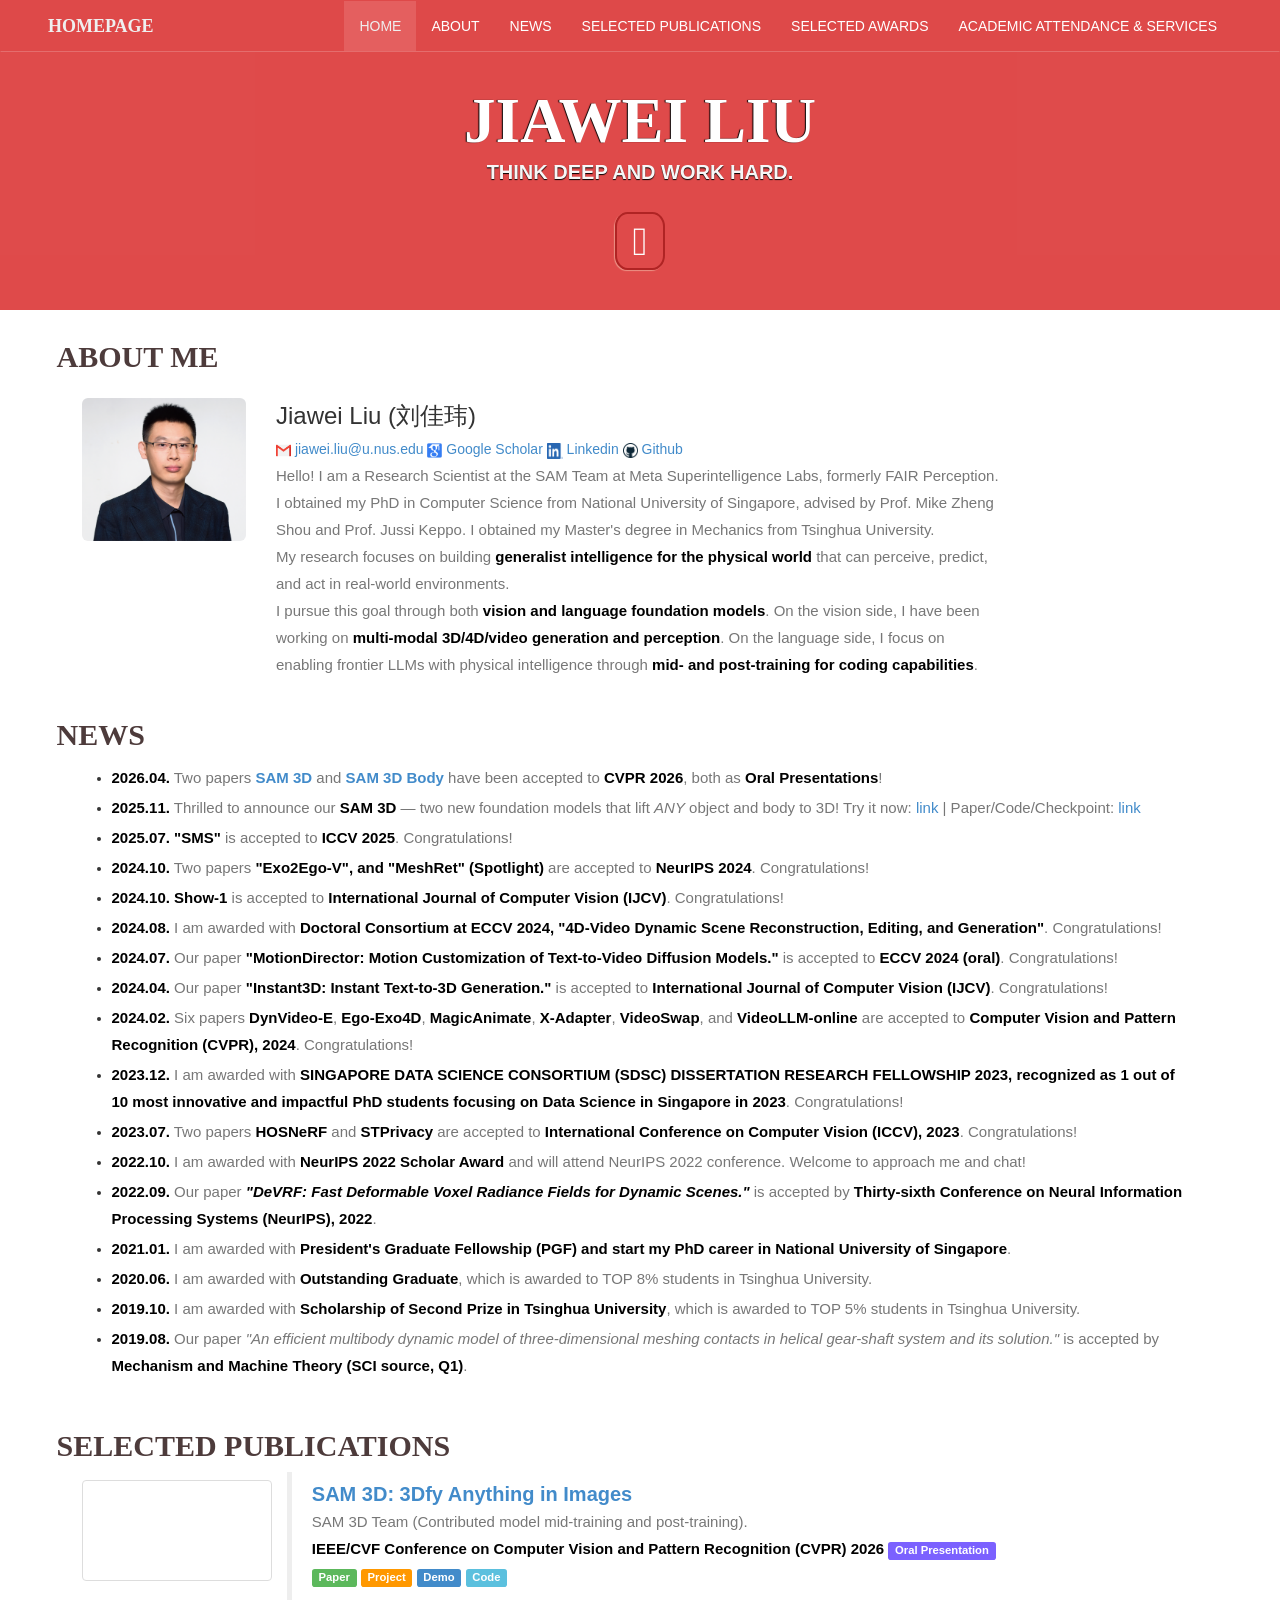
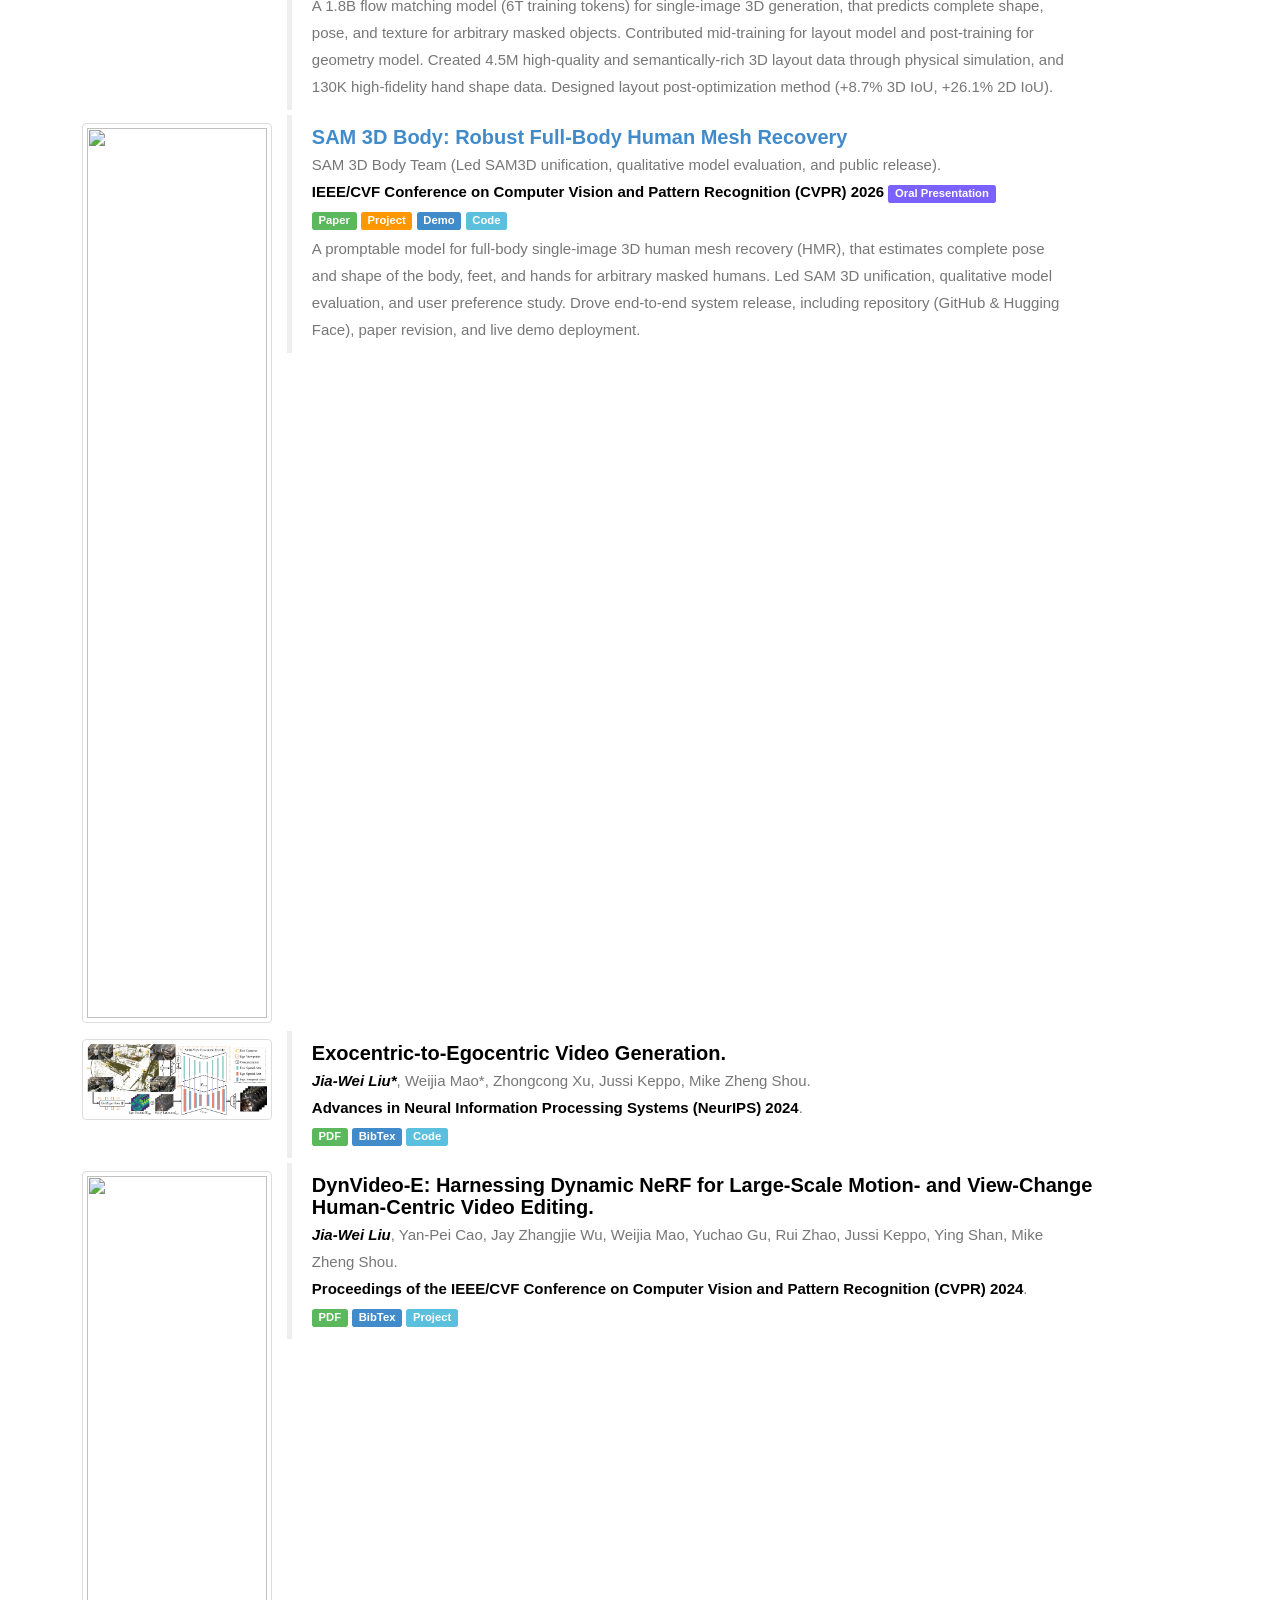
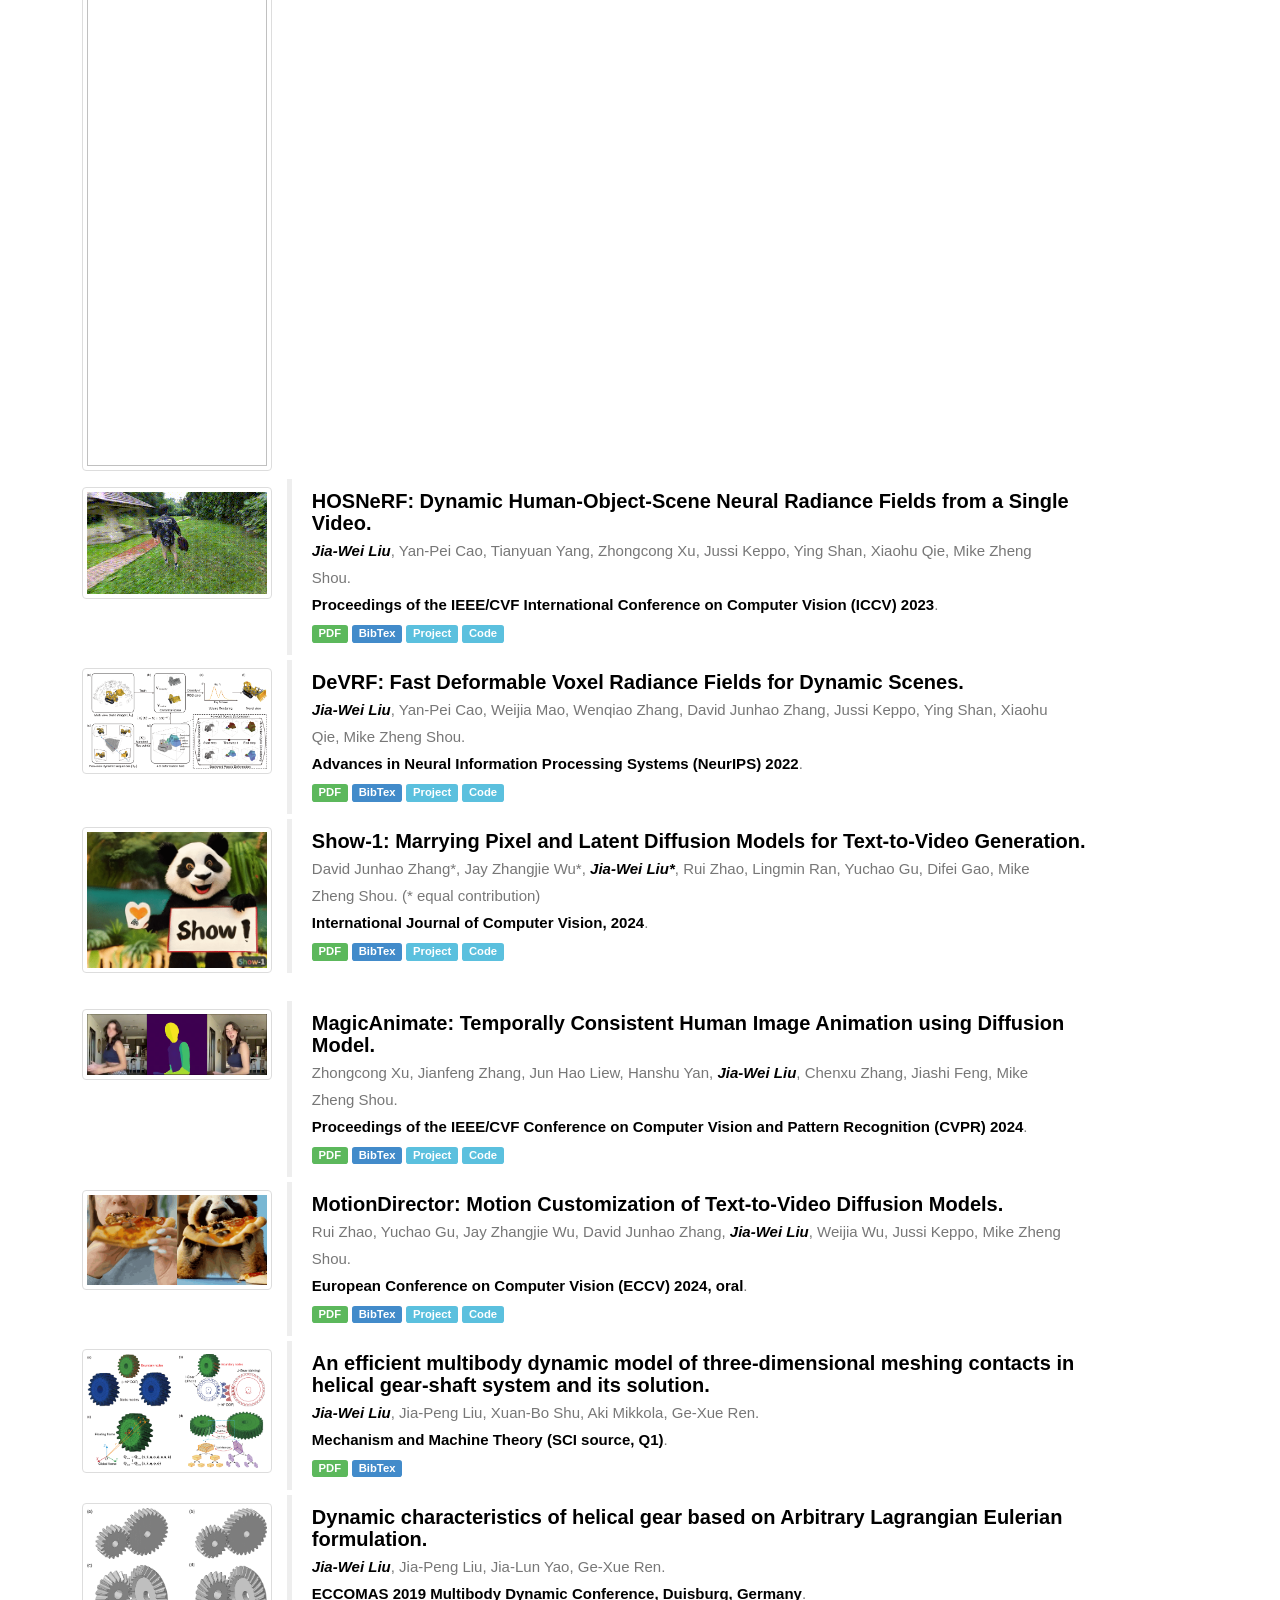
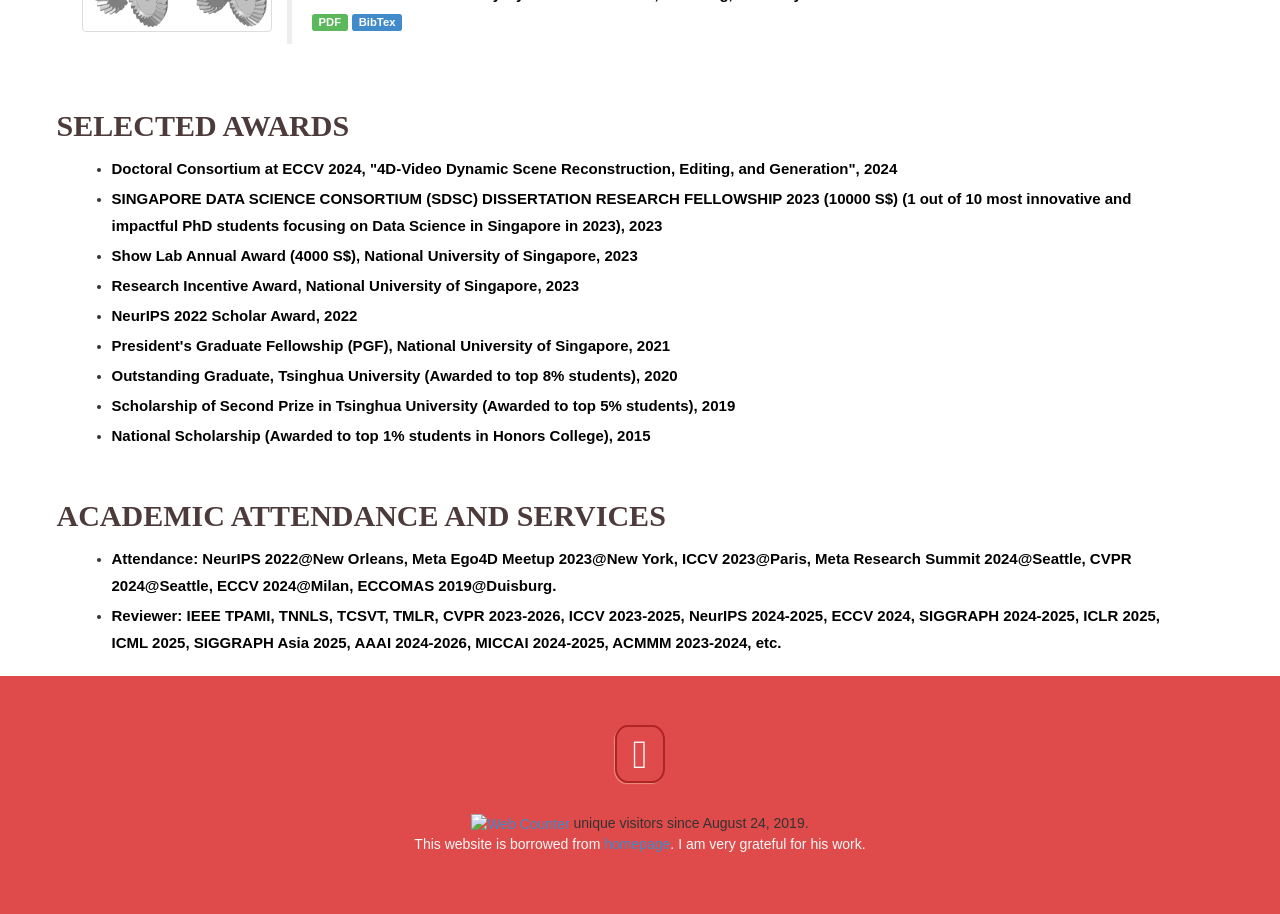
==== index.html @ 21ab6c21 "Update index.html" ====
<html lang="en" class="jia-wei-liu.github.io"><head><meta http-equiv="Content-Type" content="text/html; charset=UTF-8">
    
	<meta http-equiv="X-UA-Compatible" content="IE=edge">
    <meta name="viewport" content="width=device-width, initial-scale=1.0">
	
    <meta name="description" content="Jiawei Liu's Homepage">
    <meta name="author" content="Jiawei Liu">

    <title>Jiawei Liu</title>
    <link rel="icon" href="./assets/Jiawei.png">
    <!-- Bootstrap Core CSS -->
    <link href="./assets/bootstrap.min.css" rel="stylesheet" type="text/css">

	<!-- Font Awesome -->
	<link href="./assets/font-awesome.min.css" rel="stylesheet" type="text/css">
	
    <!-- Animation -->
	<link href="./assets/animate.css" rel="stylesheet">
	
    <!-- MyTemplate CSS -->
    <link href="./assets/style.css" rel="stylesheet">
	
</head>

<body data-gr-c-s-loaded="true" style="">
	<header id="header-banner">
		<nav class="navbar navbar-default navbar-fixed-top fadeIn top-nav-collapse" role="navigation">
			<div class="container">
				<!-- Brand and toggle get grouped for better mobile display -->
				<div class="navbar-header">
					<button type="button" class="navbar-toggle collapsed" data-toggle="collapse" data-target="#dropdown-box-1">
						<span class="sr-only">Toggle navigation</span>
						<span class="icon-bar"></span>
						<span class="icon-bar"></span>
						<span class="icon-bar"></span>
					</button>
					<div class="navbar-brand">
						<a href="https://jia-wei-liu.github.io#">Homepage</a>
					</div>
				</div>
				
				<!-- Collect the nav links and other content for toggling -->
				<div class="collapse navbar-collapse navbar-right" id="dropdown-box-1">
					
					<ul class="nav navbar-nav">
						<li class="active"><a href="https://jia-wei-liu.github.io#home">HOME</a></li>
						<li><a href="https://jia-wei-liu.github.io#aboutus">ABOUT</a></li>
						<li><a href="https://jia-wei-liu.github.io#news">NEWS</a></li>
						<li><a href="https://jia-wei-liu.github.io#publications">SELECTED PUBLICATIONS</a></li>
						<li><a href="https://jia-wei-liu.github.io#awards">SELECTED AWARDS</a></li>
                        <li><a href="https://jia-wei-liu.github.io#academic_services">ACADEMIC ATTENDANCE & SERVICES</a></li>
					</ul>
					
				</div>
				
			</div> <!-- /.container -->
		</nav> <!-- /.nav -->
	</header>
		
	<!-- banner -->
    <section class="banner" id="home">
		<div class="container" style="margin-top:20px">
			<div class="slogan">
				<h2>JIAWEI LIU</h2>
				<h4>THINK DEEP AND WORK HARD.</h4>
			</div>
			
			<div class="btn-circle-scroll fadeIn">
				<a href="https://jia-wei-liu.github.io#section-footer" class="btn-circle">
					<i class="fa fa-angle-double-down animated"></i>
				</a>
			</div>
			
		</div>
    </section>
	<!-- /.banner -->

	<!-- aboutus -->
    <section class="aboutus" id="aboutus">
		<div class="container">
			<div class="row">
				<div class="col-lg-12 col-md-12 col-sm-12 col-xs-12">
					<div class="wow bounceInLeft animated animated" data-wow-delay="0.1s" style="visibility: visible;-webkit-animation-delay: 0.1s; -moz-animation-delay: 0.1s; animation-delay: 0.1s;"> 
						<h2>About ME</h2> 
					</div>
					<div class="col-sm-3 col-md-3 col-lg-2" style="margin-left:10px; margin-top:15px;">
						<div class="img-aboutus">
							<div class="wow fadeIn animated animated" data-wow-delay="0.2s" style="visibility: visible;-webkit-animation-delay: 0.2s; -moz-animation-delay: 0.2s; animation-delay: 0.2s;">
								<img src="./assets/Jiawei.png" style="width: 100%; max-width: 280px;" class="img-responsive img-rounded">
							</div>
						</div>
					</div>							
					<div class="col-sm-9 col-md-9 col-lg-8">
						<h3>
							Jiawei Liu (刘佳玮)
						</h3>
						<p></p>
							<img src="./assets/email.jpg" width="15" height="15" alt=""><a href="mailto:jiawei.liu.nus@gmail.com"> jiawei.liu@u.nus.edu</a> 
							<img src="./assets/google_scholar.png" width="15" height="15" alt=""><a href="https://scholar.google.com/citations?user=stQQf7wAAAAJ"> Google Scholar</a> 
                            <img src="./assets/linkedin.png" width="16" height="16" alt=""><a href="https://sg.linkedin.com/in/jiawei-liu-0a70b9187"> Linkedin</a> 
							<img src="./assets/github.png" width="15" height="15" alt=""><a href="https://github.com/Jia-Wei-Liu"> Github</a> 
						<p></p>
						<p>
							Hello! I am a Research Scientist at the SAM Team at Meta Superintelligence Labs, formerly FAIR Perception. I obtained my PhD in Computer Science from National University of Singapore, advised by Prof. Mike Zheng Shou and Prof. Jussi Keppo. I obtained my Master's degree in Mechanics from Tsinghua University.<br>
							My research focuses on building <strong>generalist intelligence for the physical world</strong> that can perceive, predict, and act in real-world environments. <br>
							I pursue this goal through both <strong>vision and language foundation models</strong>. On the vision side, I have been working on <strong>multi-modal 3D/4D/video generation and perception</strong>. On the language side, I focus on enabling frontier LLMs with physical intelligence through <strong>mid- and post-training for coding capabilities</strong>.
						</p>				
						
					</div>
				</div>				
			</div>
		</div>
	</section>
	<!-- /.aboutus -->
	<!-- news -->
	
	<section class="testimonials" id="news">
		<div class="container">
			<div class="wow bounceInLeft animated animated" data-wow-delay="0.1s" style="visibility: visible;-webkit-animation-delay: 0.1s; -moz-animation-delay: 0.1s; animation-delay: 0.1s;"> 
				<h2>News</h2> 
			</div>
			<!-- row -->
			<div class="row">
				<div class="col-xs-12 col-sm-12 col-md-12 col-lg-12">					
					<div class="col-sm-12">
						<ul>	
							<li><p><strong>2026.04.</strong> Two papers <strong><a href="https://arxiv.org/abs/2511.16624">SAM 3D</a></strong> and <strong><a href="https://arxiv.org/abs/2602.15989">SAM 3D Body</a></strong> have been accepted to <strong>CVPR 2026</strong>, both as <strong>Oral Presentations</strong>!</p></li>
							<li><p><strong>2025.11.</strong> Thrilled to announce our <strong>SAM 3D</strong> — two new foundation models that lift <em>ANY</em> object and body to 3D! Try it now: <a href="https://segment-anything.com">link</a> | Paper/Code/Checkpoint: <a href="https://go.meta.me/305985">link</a></p></li>
							<li><p><strong>2025.07.</strong> <strong>"SMS"</strong> is accepted to <strong>ICCV 2025</strong>. Congratulations!</p></li>
							<li><p><strong>2024.10.</strong> Two papers <strong>"Exo2Ego-V", and "MeshRet" (Spotlight)</strong> are accepted to <strong>NeurIPS 2024</strong>. Congratulations!</p></li>
							<li><p><strong>2024.10.</strong> <strong>Show-1</strong> is accepted to <strong>International Journal of Computer Vision (IJCV)</strong>. Congratulations!</p></li>
							<li><p><strong>2024.08.</strong> I am awarded with <strong>Doctoral Consortium at ECCV 2024,</strong> <strong>"4D-Video Dynamic Scene Reconstruction, Editing, and Generation"</strong>. Congratulations!</p></li>							
							<li><p><strong>2024.07.</strong> Our paper <strong>"MotionDirector: Motion Customization of Text-to-Video Diffusion Models."</strong> is accepted to <strong>ECCV 2024 (oral)</strong>. Congratulations!</p></li>							
							<li><p><strong>2024.04.</strong> Our paper <strong>"Instant3D: Instant Text-to-3D Generation."</strong> is accepted to <strong>International Journal of Computer Vision (IJCV)</strong>. Congratulations!</p></li>
							<li><p><strong>2024.02.</strong> Six papers <strong>DynVideo-E</strong>, <strong>Ego-Exo4D</strong>, <strong>MagicAnimate</strong>, <strong>X-Adapter</strong>, <strong>VideoSwap</strong>, and <strong>VideoLLM-online</strong> are accepted to <strong>Computer Vision and Pattern Recognition (CVPR), 2024</strong>. Congratulations!</p></li>							
							<li><p><strong>2023.12.</strong> I am awarded with <strong>SINGAPORE DATA SCIENCE CONSORTIUM (SDSC) DISSERTATION RESEARCH FELLOWSHIP 2023, recognized as 1 out of 10 most innovative and impactful PhD students focusing on Data Science in Singapore in 2023</strong>. Congratulations!</p></li>							
							<li><p><strong>2023.07.</strong> Two papers <strong>HOSNeRF</strong> and <strong>STPrivacy</strong> are accepted to <strong>International Conference on Computer Vision (ICCV), 2023</strong>. Congratulations!</p></li>
							<li><p><strong>2022.10.</strong> I am awarded with <strong>NeurIPS 2022 Scholar Award</strong> and will attend NeurIPS 2022 conference. Welcome to approach me and chat!</p></li>													
							<li><p><strong>2022.09.</strong> Our paper <strong><i>"DeVRF: Fast Deformable Voxel Radiance Fields for Dynamic Scenes."</i></strong> is accepted by <strong> Thirty-sixth Conference on Neural Information Processing Systems (NeurIPS), 2022</strong>.</p></li>
							<li><p><strong>2021.01.</strong> I am awarded with <strong>President&apos;s Graduate Fellowship (PGF) and start my PhD career in National University of Singapore</strong>.</p></li>							
							<li><p><strong>2020.06.</strong> I am awarded with <strong>Outstanding Graduate</strong>, which is awarded to TOP 8% students in Tsinghua University.</p></li>
							<li><p><strong>2019.10.</strong> I am awarded with <strong>Scholarship of Second Prize in Tsinghua University</strong>, which is awarded to TOP 5% students in Tsinghua University.</p></li>
							<li><p><strong>2019.08.</strong> Our paper <i>"An efficient multibody dynamic model of three-dimensional meshing contacts in helical gear-shaft system and its solution."</i> is accepted by <strong>Mechanism and Machine Theory (SCI source, Q1)</strong>.</p></li>
					</div>
				</div>
			</div>
			<!-- ./row -->		
		</div>
	</section>
	<!-- /.news -->
    
	<!-- publications -->
    <section class="testimonials" id="publications">
		<div class="container">
			<div class="wow bounceInLeft animated" data-wow-delay="0.1s" style="visibility: visible;-webkit-animation-delay: 0.1s; -moz-animation-delay: 0.1s; animation-delay: 0.1s;"> 
				<h2>Selected Publications</h2> 
			</div>
			<!-- row -->
			<div class="row" style="margin-left:10px">
				<div class="col-xs-12 col-sm-12 col-md-12 col-lg-12">					
					<div class="col-sm-3 col-md-3 col-lg-2" style="padding-left:0px;padding-right:0px">
						<div class="avatar">
							<video width="100%" muted autoplay loop playsinline class="img-responsive img-thumbnail">
								<source src="./publications/sam3d.mp4" type="video/mp4">
								Your browser does not support the video tag.
							</video>
						</div>
					</div>

					<div class="col-sm-9 col-md-9 col-lg-9">
						<blockquote style="margin-bottom:5px">
							<h4>
								<a href="https://github.com/facebookresearch/sam-3d-objects">SAM 3D: 3Dfy Anything in Images</a>
							</h4>

							<p>
								SAM 3D Team (Contributed model mid-training and post-training). <br>
								<strong>IEEE/CVF Conference on Computer Vision and Pattern Recognition (CVPR) 2026</strong>
								<span class="label" style="background:#7B61FF;">Oral Presentation</span> <br>
								
								<a href="https://arxiv.org/abs/2511.16624" class="label label-success">Paper</a>
								<a href="https://ai.meta.com/sam3d/" class="label" style="background:#ff9800;">Project</a>
								<a href="https://www.aidemos.meta.com/segment-anything/editor/convert-image-to-3d" class="label label-primary">Demo</a>
								<a href="https://github.com/facebookresearch/sam-3d-objects" class="label label-info">Code</a>
							</p>

							<p>
								A 1.8B flow matching model (6T training tokens) for single-image 3D generation, that predicts complete shape, pose, and texture for arbitrary masked objects. 
								Contributed mid-training for layout model and post-training for geometry model.
								Created 4.5M high-quality and semantically-rich 3D layout data through physical simulation, and 130K high-fidelity hand shape data. 
								Designed layout post-optimization method (+8.7% 3D IoU, +26.1% 2D IoU).
							</p>
						</blockquote>
					</div>
				</div>
			</div>
			<!-- row -->	
			<!-- row -->
			<div class="row" style="margin-left:10px">
				<div class="col-xs-12 col-sm-12 col-md-12 col-lg-12">					
					<div class="col-sm-3 col-md-3 col-lg-2" style="padding-left:0px;padding-right:0px">
						<div class="avatar">
							<img src="./publications/sam3dbody.gif" class="img-responsive img-thumbnail">
						</div>
					</div>

					<div class="col-sm-9 col-md-9 col-lg-9">
						<blockquote style="margin-bottom:5px">
							<h4>
								<a href="https://github.com/facebookresearch/sam-3d-body">SAM 3D Body: Robust Full-Body Human Mesh Recovery</a>
							</h4>

							<p>
								SAM 3D Body Team (Led SAM3D unification, qualitative model evaluation, and public release). <br>
								<strong>IEEE/CVF Conference on Computer Vision and Pattern Recognition (CVPR) 2026</strong>
								<span class="label" style="background:#7B61FF;">Oral Presentation</span><br>

								<a href="https://arxiv.org/abs/2602.15989" class="label label-success">Paper</a>
								<a href="https://ai.meta.com/research/sam3d/" class="label" style="background:#ff9800;">Project</a>
								<a href="https://www.aidemos.meta.com/segment-anything/editor/convert-body-to-3d" class="label label-primary">Demo</a>
								<a href="https://github.com/facebookresearch/sam-3d-body" class="label label-info">Code</a>
							</p>

							<p>
								A promptable model for full-body single-image 3D human mesh recovery (HMR), that estimates complete pose and shape of the body, feet, and hands for arbitrary masked humans. 
								Led SAM 3D unification, qualitative model evaluation, and user preference study. 
								Drove end-to-end system release, including repository (GitHub & Hugging Face), paper revision, and live demo deployment.
							</p>
						</blockquote>
					</div>
				</div>
			</div>
			<!-- row -->			 		
			<!-- row -->
			<div class="row" style="margin-left:10px">
				<div class="col-xs-12 col-sm-12 col-md-12 col-lg-12">					
					<div class="col-sm-3 col-md-3 col-lg-2" style="padding-left:0px;padding-right:0px">
						<div class="avatar">
							<img src="./publications/Exo2Ego-V.png" class="img-responsive img-thumbnail">
						</div>
					</div>
					<div class="col-sm-9 col-md-9 col-lg-9">
						<blockquote style="margin-bottom:5px">
							<h4>
								Exocentric-to-Egocentric Video Generation.
							</h4>
							<p>
								<i><strong>Jia-Wei Liu*</strong></i>, Weijia Mao*, Zhongcong Xu, Jussi Keppo, Mike Zheng Shou. <br>
								<strong>Advances in Neural Information Processing Systems (NeurIPS) 2024</strong>.<br>
								<a href="https://proceedings.neurips.cc/paper_files/paper/2024/file/f5a8b5e5d007e66c929b971c2bc21d76-Paper-Conference.pdf" class="label label-success">PDF</a>
								<a href="./publications/liu2024exocentric.bib" class="label label-primary">BibTex</a>
								<a href="https://github.com/showlab/Exo2Ego-V" class="label label-info">Code</a>
							</p>
						</blockquote>
					</div>
				</div>
			</div>				
			<!-- row -->
			<div class="row" style="margin-left:10px">
				<div class="col-xs-12 col-sm-12 col-md-12 col-lg-12">					
					<div class="col-sm-3 col-md-3 col-lg-2" style="padding-left:0px;padding-right:0px">
						<div class="avatar">
							<img src="./publications/dynvideoe.gif" class="img-responsive img-thumbnail">
						</div>
					</div>
					<div class="col-sm-9 col-md-9 col-lg-9">
						<blockquote style="margin-bottom:5px">
							<h4>
								DynVideo-E: Harnessing Dynamic NeRF for Large-Scale Motion- and View-Change Human-Centric Video Editing.
							</h4>
							<p>
								<i><strong>Jia-Wei Liu</strong></i>, Yan-Pei Cao, Jay Zhangjie Wu, Weijia Mao, Yuchao Gu, Rui Zhao, Jussi Keppo, Ying Shan, Mike Zheng Shou. <br>
								<strong>Proceedings of the IEEE/CVF Conference on Computer Vision and Pattern Recognition (CVPR) 2024</strong>.<br>
								<a href="https://arxiv.org/abs/2310.10624" class="label label-success">PDF</a>
								<a href="./publications/liu2023dynvideo.bib" class="label label-primary">BibTex</a>
								<a href="https://showlab.github.io/DynVideo-E/" class="label label-info">Project</a>
							</p>
						</blockquote>
					</div>
				</div>
			</div>				
			<div class="row" style="margin-left:10px">
				<div class="col-xs-12 col-sm-12 col-md-12 col-lg-12">					
					<div class="col-sm-3 col-md-3 col-lg-2" style="padding-left:0px;padding-right:0px">
						<div class="avatar">
							<img src="./publications/hosnerf.gif" class="img-responsive img-thumbnail">
						</div>
					</div>
					<div class="col-sm-9 col-md-9 col-lg-9">
						<blockquote style="margin-bottom:5px">
							<h4>
								HOSNeRF: Dynamic Human-Object-Scene Neural Radiance Fields from a Single Video.
							</h4>
							<p>
								<i><strong>Jia-Wei Liu</strong></i>, Yan-Pei Cao, Tianyuan Yang, Zhongcong Xu, Jussi Keppo, Ying Shan, Xiaohu Qie, Mike Zheng Shou. <br>
								<strong>Proceedings of the IEEE/CVF International Conference on Computer Vision (ICCV) 2023</strong>.<br>
								<a href="https://arxiv.org/abs/2304.12281" class="label label-success">PDF</a>
								<a href="./publications/liu2023hosnerf.bib" class="label label-primary">BibTex</a>
								<a href="https://showlab.github.io/HOSNeRF" class="label label-info">Project</a>
								<a href="https://github.com/TencentARC/HOSNeRF" class="label label-info">Code</a>
							</p>
						</blockquote>
					</div>
				</div>
			</div>
			<!-- ./row -->																	
			<!-- row -->
			<div class="row" style="margin-left:10px">
				<div class="col-xs-12 col-sm-12 col-md-12 col-lg-12">					
					<div class="col-sm-3 col-md-3 col-lg-2" style="padding-left:0px;padding-right:0px">
						<div class="avatar">
							<img src="./DeVRF/static/images/model_v5.png" class="img-responsive img-thumbnail">
						</div>
					</div>
					<div class="col-sm-9 col-md-9 col-lg-9">
						<blockquote style="margin-bottom:5px">
							<h4>
								DeVRF: Fast Deformable Voxel Radiance Fields for Dynamic Scenes.
							</h4>
							<p>
								<i><strong>Jia-Wei Liu</strong></i>, Yan-Pei Cao, Weijia Mao, Wenqiao Zhang, David Junhao Zhang, Jussi Keppo, Ying Shan, Xiaohu Qie, Mike Zheng Shou. <br>
								<strong>Advances in Neural Information Processing Systems (NeurIPS) 2022</strong>.<br>
								<a href="https://openreview.net/pdf?id=Pu-QtT0h2E" class="label label-success">PDF</a>
								<a href="./publications/liu2022devrf.bib" class="label label-primary">BibTex</a>
								<a href="https://jia-wei-liu.github.io/DeVRF/" class="label label-info">Project</a>
								<a href="https://github.com/showlab/DeVRF" class="label label-info">Code</a>
							</p>
						</blockquote>
					</div>
				</div>
			</div>
			<!-- ./row -->	
			<div class="row" style="margin-left:10px">
				<div class="col-xs-12 col-sm-12 col-md-12 col-lg-12">					
					<div class="col-sm-3 col-md-3 col-lg-2" style="padding-left:0px;padding-right:0px">
						<div class="avatar">
							<img src="./publications/show1.gif" class="img-responsive img-thumbnail">
						</div>
					</div>
					<div class="col-sm-9 col-md-9 col-lg-9">
						<blockquote style="margin-bottom:5px">
							<h4>
								Show-1: Marrying Pixel and Latent Diffusion Models for Text-to-Video Generation.
							</h4>
							<p>
								David Junhao Zhang*, Jay Zhangjie Wu*, <i><strong>Jia-Wei Liu*</strong></i>, Rui Zhao, Lingmin Ran, Yuchao Gu, Difei Gao, Mike Zheng Shou. (* equal contribution) <br>
								<strong>International Journal of Computer Vision, 2024</strong>.<br>
								<a href="https://arxiv.org/abs/2309.15818" class="label label-success">PDF</a>
								<a href="./publications/zhang2023show1.bib" class="label label-primary">BibTex</a>
								<a href="https://showlab.github.io/Show-1/" class="label label-info">Project</a>
								<a href="https://github.com/showlab/Show-1" class="label label-info">Code</a>
							</p>
						</blockquote>
					</div>
				</div>
			</div>				
            <br>
			<!-- ./row -->
			<div class="row" style="margin-left:10px">
				<div class="col-xs-12 col-sm-12 col-md-12 col-lg-12">					
					<div class="col-sm-3 col-md-3 col-lg-2" style="padding-left:0px;padding-right:0px">
						<div class="avatar">
							<img src="./publications/magicanimate.gif" class="img-responsive img-thumbnail">
						</div>
					</div>
					<div class="col-sm-9 col-md-9 col-lg-9">
						<blockquote style="margin-bottom:5px">
							<h4>
								MagicAnimate: Temporally Consistent Human Image Animation using Diffusion Model.
							</h4>
							<p>
								Zhongcong Xu, Jianfeng Zhang, Jun Hao Liew, Hanshu Yan, <i><strong>Jia-Wei Liu</strong></i>, Chenxu Zhang, Jiashi Feng, Mike Zheng Shou. <br>
								<strong>Proceedings of the IEEE/CVF Conference on Computer Vision and Pattern Recognition (CVPR) 2024</strong>.<br>
								<a href="https://arxiv.org/abs/2311.16498" class="label label-success">PDF</a>
								<a href="./publications/xu2024magicanimate.bib" class="label label-primary">BibTex</a>
								<a href="https://showlab.github.io/magicanimate/" class="label label-info">Project</a>
								<a href="https://github.com/magic-research/magic-animate" class="label label-info">Code</a>
							</p>
						</blockquote>
					</div>
				</div>
			</div>						
			<!-- row -->
			<!-- ./row -->	
			<div class="row" style="margin-left:10px">
				<div class="col-xs-12 col-sm-12 col-md-12 col-lg-12">					
					<div class="col-sm-3 col-md-3 col-lg-2" style="padding-left:0px;padding-right:0px">
						<div class="avatar">
							<img src="./publications/motiondirector.gif" class="img-responsive img-thumbnail">
						</div>
					</div>
					<div class="col-sm-9 col-md-9 col-lg-9">
						<blockquote style="margin-bottom:5px">
							<h4>
								MotionDirector: Motion Customization of Text-to-Video Diffusion Models.
							</h4>
							<p>
								Rui Zhao, Yuchao Gu, Jay Zhangjie Wu, David Junhao Zhang, <i><strong>Jia-Wei Liu</strong></i>, Weijia Wu, Jussi Keppo, Mike Zheng Shou. <br>
								<strong>European Conference on Computer Vision (ECCV) 2024, oral</strong>.<br>
								<a href="https://arxiv.org/abs/2310.08465" class="label label-success">PDF</a>
								<a href="./publications/zhao2023motiondirector.bib" class="label label-primary">BibTex</a>
								<a href="https://showlab.github.io/MotionDirector/" class="label label-info">Project</a>
								<a href="https://github.com/showlab/MotionDirector" class="label label-info">Code</a>
							</p>
						</blockquote>
					</div>
				</div>
			</div>						
			<!-- row -->
			<div class="row" style="margin-left:10px">
				<div class="col-xs-12 col-sm-12 col-md-12 col-lg-12">					
					<div class="col-sm-3 col-md-3 col-lg-2" style="padding-left:0px;padding-right:0px">
						<div class="avatar">
							<img src="./publications/Overview_Helicalgear_MMT.png" class="img-responsive img-thumbnail">
						</div>
					</div>
					<div class="col-sm-9 col-md-9 col-lg-9">
						<blockquote style="margin-bottom:5px">
							<h4>
								An efficient multibody dynamic model of three-dimensional meshing contacts in helical gear-shaft system and its solution.
							</h4>
							<p>
								<i><strong>Jia-Wei Liu</strong></i>, Jia-Peng Liu, Xuan-Bo Shu, Aki Mikkola, Ge-Xue Ren. <br>
								<strong>Mechanism and Machine Theory (SCI source, Q1)</strong>.<br>
								<a href="https://www.sciencedirect.com/science/article/abs/pii/S0094114X19313898" class="label label-success">PDF</a>
								<a href="./publications/liu2019efficient.bib" class="label label-primary">BibTex</a>
							</p>
						</blockquote>
					</div>
				</div>
			</div>
			<!-- ./row -->
			<!-- row -->
			<div class="row" style="margin-left:10px">
				<div class="col-xs-12 col-sm-12 col-md-12 col-lg-12">					
					<div class="col-sm-3 col-md-3 col-lg-2" style="padding-left:0px;padding-right:0px">
						<div class="avatar">
							<img src="./publications/Overview_Helicalgears_ECCOMAS.png" class="img-responsive img-thumbnail">
						</div>
					</div>
					<div class="col-sm-9 col-md-9 col-lg-9">
						<blockquote style="margin-bottom:5px">
							<h4>
								Dynamic characteristics of helical gear based on Arbitrary Lagrangian Eulerian formulation.
							</h4>
							<p>
								<i><strong>Jia-Wei Liu</strong></i>, Jia-Peng Liu, Jia-Lun Yao, Ge-Xue Ren. <br>
								<strong>ECCOMAS 2019 Multibody Dynamic Conference, Duisburg, Germany</strong>.<br>
								<a href="./publications/EXTENDED_ABSTRACT_ECCOMAS2019.pdf" class="label label-success">PDF</a>
								<a href="./publications/EXTENDED_ABSTRACT_ECCOMAS2019.bib" class="label label-primary">BibTex</a>
							</p>
						</blockquote>
					</div>
				</div>
			</div>
            <br>
			<!-- ./row -->		
		</div>
	</section>
	<!-- /.publications -->
	
	<!-- awards -->
    <section class="testimonials" id="awards">
		<div class="container">
			<div class="wow bounceInLeft animated" data-wow-delay="0.1s" style="visibility: visible;-webkit-animation-delay: 0.1s; -moz-animation-delay: 0.1s; animation-delay: 0.1s;"> 
				<h2>Selected Awards</h2> 
			</div>
			<!-- row -->
			<div class="row">
				<div class="col-xs-12 col-sm-12 col-md-12 col-lg-12">					
					<div class="col-sm-12">
						<ul>
							<li><p><strong>Doctoral Consortium at ECCV 2024, "4D-Video Dynamic Scene Reconstruction, Editing, and Generation", 2024</strong></p></li>							
							<li><p><strong>SINGAPORE DATA SCIENCE CONSORTIUM (SDSC) DISSERTATION RESEARCH FELLOWSHIP 2023 (10000 S$) (1 out of 10 most innovative and impactful PhD students focusing on Data Science in Singapore in 2023), 2023</strong></p></li>
							<li><p><strong>Show Lab Annual Award (4000 S$), National University of Singapore, 2023</strong></p></li>
							<li><p><strong>Research Incentive Award, National University of Singapore, 2023</strong></p></li>
							<li><p><strong>NeurIPS 2022 Scholar Award, 2022</strong></p></li>
							<li><p><strong>President&apos;s Graduate Fellowship (PGF), National University of Singapore, 2021</strong></p></li>
							<li><p><strong>Outstanding Graduate, Tsinghua University (Awarded to top 8% students), 2020</strong></p></li>
							<li><p><strong>Scholarship of Second Prize in Tsinghua University (Awarded to top 5% students), 2019</strong></p></li>
							<li><p><strong>National Scholarship (Awarded to top 1% students in Honors College), 2015</strong></p></li>
						</ul>
					</div>
				</div>
			</div>
			<!-- ./row -->		
		</div>
	</section>
	<!-- /.awards -->

	<!-- academic services -->
    <section class="testimonials" id="academic_services">
		<div class="container">
			<div class="wow bounceInLeft animated" data-wow-delay="0.1s" style="visibility: visible;-webkit-animation-delay: 0.1s; -moz-animation-delay: 0.1s; animation-delay: 0.1s;"> 
				<h2>Academic Attendance and Services</h2> 
			</div>
			<!-- row -->
			<div class="row">
				<div class="col-xs-12 col-sm-12 col-md-12 col-lg-12">					
					<div class="col-sm-12">
						<ul>
							<li><p><strong>Attendance: NeurIPS 2022@New Orleans, Meta Ego4D Meetup 2023@New York, ICCV 2023@Paris, Meta Research Summit 2024@Seattle, CVPR 2024@Seattle, ECCV 2024@Milan, ECCOMAS 2019@Duisburg.</strong></p></li>
							<li><p><strong>Reviewer: IEEE TPAMI, TNNLS, TCSVT, TMLR, CVPR 2023-2026, ICCV 2023-2025, NeurIPS 2024-2025, ECCV 2024, SIGGRAPH 2024-2025, ICLR 2025, ICML 2025, SIGGRAPH Asia 2025, AAAI 2024-2026, MICCAI 2024-2025, ACMMM 2023-2024, etc.</strong></p></li>
						</ul>
					</div>
				</div>
			</div>
			<!-- ./row -->		
		</div>
	</section>
	<!-- /.awards -->	
    
	<!-- footer -->
	<footer id="section-footer">
		<div class="container">
			<div class="row">
				<div class="col-md-12 col-lg-12">
					<div class="wow fadeIn animated" data-wow-delay="0.4s" style="visibility: visible;-webkit-animation-delay: 0.4s; -moz-animation-delay: 0.4s; animation-delay: 0.4s;">
						<div class="btn-circle-scroll">
							<a href="https://jia-wei-liu.github.io#header-banner" class="btn-circle">
								<i class="fa fa-angle-double-up animated"></i>
							</a>
						</div>
					</div>
					<script type='text/javascript' id='clustrmaps' src='//cdn.clustrmaps.com/map_v2.js?cl=ffffff&w=300&t=n&d=Qxn8qg264YeeX5Ldy0VVn_G3VvB_3x5cMtU0eayqW7g'></script>
					<a href="https://www.easycounter.com/">
						<img src="https://www.easycounter.com/counter.php?jiawei_liu"
						border="0" alt="Web Counter"></a> unique visitors since August 24, 2019.
				</div>
			</div>	
			<div class="columns is-centered">
				<div class="column is-8">
				  <div class="content">
					<p>
					  This website is borrowed from <a
						href="https://liqing-ustc.github.io/">homepage</a>. I am very grateful for his work.
					</p>
				  </div>
				</div>
			  </div>			
		</div>
	</footer>
	<!-- /.footer -->
	
	
	<!-- Core JavaScript Files -->
	<script src="./assets/jquery.min.js.download"></script>
	<script src="./assets/bootstrap.min.js.download"></script>
	<script src="./assets/jquery.easing.min.js.download"></script>	
	<script src="./assets/jquery.scrollTo.js.download"></script>
	<script src="./assets/wow.min.js.download"></script>			<!-- Reveal animation when you scroll by wow.js. It need animate.css library -->
	<!-- Custom Theme JavaScript -->
	<script src="./assets/custom.js.download"></script>




<div id="point-jawn" style="z-index: 2147483647;"></div></body></html>
---- assets/style.css ----
/*
 *	MyTemplate Custom Stylesheet
 */

/**************************** 
 *	Header                  *
 ****************************/
.container {
  width: 95%; }

.navbar {
  min-height: 50px;
  margin-bottom: 0px;
  border: 1px solid transparent; }

.navbar .nav > li {
  position: relative;
  display: block; }

.navbar-default {
  background-color: #de4949;
  border-bottom: 1px solid rgba(255, 255, 255, 0.2); }

.navbar-default .navbar-toggle .icon-bar {
  background-color: #efefef; }

.navbar-default .navbar-toggle {
  border-color: #efefef; }

.navbar-default .navbar-toggle:hover,
.navbar-default .navbar-toggle:focus {
  background-color: rgba(220, 55, 55, 0.9); }

.navbar-default .navbar-brand a {
  font-family: Trebuchet MS, snas-serif;
  font-weight: bold;
  color: #efefef;
  line-height: normal;
  text-decoration: none;
  text-transform: uppercase; }

.navbar-default .navbar-nav > li > a {
  color: #fff;
  background-color: transparent; }

.navbar-default .navbar-nav > li > a:hover,
.navbar-default .navbar-nav > li > a:focus {
  color: #efefef;
  background-color: #E45F5F; }

.navbar-default .navbar-nav > .active > a,
.navbar-default .navbar-nav > .active > a:hover,
.navbar-default .navbar-nav > .active > a:focus {
  color: #efefef;
  background-color: #E45F5F; }

/* on click dropdown link set it style */
.navbar-default .navbar-nav > .open > a,
.navbar-default .navbar-nav > .open > a:focus,
.navbar-default .navbar-nav > .open > a:hover {
  color: #efefef;
  background-color: #E45F5F;
  border-bottom: solid 2px transparent; }

.dropdown-menu {
  position: absolute;
  top: 100%;
  left: 0;
  z-index: 1000;
  display: none;
  float: left;
  min-width: 160px;
  padding: 10px 0;
  margin: 2px 0 0;
  list-style: none;
  font-size: 14px;
  background-color: #fff;
  border: 1px solid #ccc;
  border: 1px solid rgba(0, 0, 0, 0.15);
  border-radius: 5px;
  -webkit-box-shadow: 0 6px 12px rgba(0, 0, 0, 0.175);
  box-shadow: 0 6px 12px rgba(0, 0, 0, 0.175);
  background-clip: padding-box; }

.navbar-default .navbar-nav .open .dropdown-menu > li > a {
    color: #ABABAB;
    width: 95%;}

.navbar-default .navbar-nav > .open > .dropdown-menu li a:focus,
.navbar-default .navbar-nav > .open > .dropdown-menu li a:hover {
  color: #e7e7e7;
  background-color: #CA3939; }

/* top-nav-collapse collapse style */
.top-nav-collapse {
  min-height: 42px;
  padding: 0; }

.top-nav-collapse .navbar-toggle {
  margin-top: 5px;
  padding: 6px 6px;
  margin-bottom: 6px; }

.top-nav-collapse .navbar-brand {
  padding: 10px 15px 0px 15px; }

.navbar-default.top-nav-collapse .navbar-brand a {
  font-size: 17px; }

/****************************
 * Header banner			*
 ****************************/
.banner {
    width: 100%;
    height: 310px !important;
    padding: 4% 0 0 0;
    position: relative;
    background: rgba(220, 55, 55, 0.9);
    background-size: 100% 100%;}

.banner .slogan {
  top: 0px;
  text-align: center; }

.banner .btn-circle-scroll {
  text-align: center; }

.banner .slogan h2 {
  font-family: Trebuchet MS, snas-serif;
  color: #fff;
  text-shadow: none;
  text-decoration: none;
  text-transform: uppercase;
  text-shadow: -1px 0 1px #000;
  background-color: transparent;
  border-width: 0px;
  border-color: #000;
  border-style: none; }

.banner .slogan h2 {
    font-size: 63px;
    line-height: 60px;
    font-weight: 700;}

.banner .slogan h4 {
  color: #f7f7f7;
  margin-bottom: 30px;
  font-weight: 600;
  text-shadow: 0px 1px 1px #000; }

.banner .slogan h4 {
    font-size: 20px; }

/****************************
 * Footer					*
 ****************************/
footer {
  text-align: center;
  padding: 50px 0;
  background-color: rgba(220, 55, 55, 0.9); }

footer p {
  color: #f8f8f8; }

.btn-circle-scroll {
  margin-bottom: 30px !important; }

.btn-circle {
  width: 70px;
  height: 70px;
  margin-top: 15px;
  padding: 5px 16px;
  border: 2px solid #B02424;
  border-radius: 25%;
  font-size: 40px;
  color: #fff;
  background: 0 0;
  -webkit-transition: background .3s ease-in-out;
  -moz-transition: background .3s ease-in-out;
  transition: background .3s ease-in-out;
  -webkit-box-shadow: -1px 1px 1px rgba(255, 253, 223, 0.4);
  box-shadow: -1px 1px 1px rgba(255, 253, 223, 0.4); }

.btn-circle:hover, .btn-circle:focus {
  outline: 0;
  color: #fff;
  background: rgba(255, 255, 255, 0.1); }

.btn-circle-scroll .btn-circle i.animated {
  -webkit-transition-property: -webkit-transform;
  -webkit-transition-duration: 1s;
  -moz-transition-property: -moz-transform;
  -moz-transition-duration: 1s; }

.btn-circle-scroll .btn-circle:hover i.animated {
  -webkit-animation-name: pulse;
  -webkit-animation-duration: 1.5s;
  -webkit-animation-iteration-count: infinite;
  -webkit-animation-timing-function: linear;
  -moz-animation-name: pulse;
  -moz-animation-duration: 1.5s;
  -moz-animation-iteration-count: infinite;
  -moz-animation-timing-function: linear; }

/****************************
 * Sections     			*
 ****************************/
section {
  padding: 10px; }

.contactus {
  background: #f9f9f9; }

.row-padded {
  padding: 25px; }

section h2 {
  font-family: Trebuchet MS, snas-serif;
  line-height: 1.1;
  color: #4D3B3B;
  font-weight: bold;
  text-transform: uppercase;
  margin-top: 20px;
  margin-bottom: 10px; }

  
section h4 {
  font-family: Candara, sans-serif;
  font-size: 20px;
  font-weight: bold;
  color: #000000;
  margin-top: 1px;
  margin-bottom: 1px
  /*text-transform: uppercase;*/
  }

section p {
    font-size: 15px;
    padding: 0px 20px 0px 0px;
    color: #777;
    line-height: 1.8em;
    margin: 0.2em 0 0 0;}

.avatar {
  margin-top: 8px;
  margin-bottom: 8px; }

.avatar img {
    width: 100%;
}
.services {
  background-color: #f9f9f9; }

.inner {
  text-align: left; }

.col-sm-7,
.col-sm-8 {
  padding: 0px;
  margin: 0px; }

.col-sm-5,
.col-sm-4 {
  padding: 0px;
  margin: 0px; }

.my-form {
  padding: 15px 0px;
  margin: 0px;
  color: #5C5757;
  /*background: #f9f9f9;*/ }

.my-form button {
    color: #fff1f1;
    font-weight: bold;
    background-color: #DE4949;
    border: none; }

.my-form button:hover {
  color: #fff;
  font-weight: bold;
  background-color: #DE4949; }

.my-form .form-control {
  border-radius: 0px; }

.physical-address {
  margin: 0px;
  padding-left: 50px; }

ul.company-social {
	list-style: none;
    padding: 0px;
    margin: 1em 0 0 0; }

ul.company-social li {
  float: left;
  margin-right: 5px; }

.company-social a {
  margin: 0;
  padding: 0;
  display: block;
  width: 40px;
  height: 40px;
  line-height: 40px;
  text-align: center;
  background: rgba(220, 55, 55, 0.9);
  color: #fff; }

.company-social a:hover {
  -webkit-animation: fadeIn 0.5s ease-in-out;
  animation: fadeIn 0.5s ease-in-out; }

.blockquote-footer {
  background: #fff;
  text-align: left;
  padding: 0px 0px 0px 0px;
  margin: 0px; }

.testimonials-banner {
  width: 100%;
  min-height: 370px;
  background: #ddd url(../img/testimonials/cover/desk.jpg) no-repeat;
  background-size: cover; }

address {
    margin-bottom: 20px;
    font-style: normal;
    line-height: 1.428571429;
    color: #777;
}
strong {
    color: #000;
}
/****************************
 * Animation    			*
 ****************************/
.fadeIn {
  -webkit-animation-name: fadeIn;
  animation-name: fadeIn;
  animation-duration: 1.5s; }

/****************************
 * Desktop and Tablet style *
 ****************************/
@media (max-width: 1200px) {
  .banner .slogan {
    padding: 0% 0% 0% 0%; } }
	@media (max-width: 850px) {
  .navbar-default .navbar-nav > li > a {
    font-size: 14px; }

  /* top-nav-collapse collapse style */
  .top-nav-collapse {
    background-color: #CA3939;
    border-bottom: 2px solid rgba(195, 52, 52, 0.7); }

  .top-nav-collapse .navbar-toggle {
    margin-top: 5px;
    padding: 6px 6px;
    margin-bottom: 6px; }

  .top-nav-collapse .navbar-brand {
    padding: 15px; }

  .navbar .nav > li {
    position: relative;
    display: block;
    width: initial; }

  .navbar-nav > li > a {
    padding-top: 15px;
    padding-bottom: 10px;
    height: 50px;
    margin-bottom: 2px; }

  .navbar-nav > li > .dropdown-menu.bullet {
    margin-top: 7px; }

  .dropdown-menu.bullet:before {
    content: '';
    width: 0;
    height: 0;
    display: inline-block;
    position: absolute;
    border-color: transparent;
    border-style: solid;
    -webkit-transform: rotate(360deg);
    border-width: 0 7px 7px;
    border-bottom-color: #cccccc;
    border-bottom-color: rgba(0, 0, 0, 0.15);
    top: -7px;
    right: 25px; }

  .dropdown-menu.bullet:after {
    content: '';
    width: 0;
    height: 0;
    display: inline-block;
    position: absolute;
    border-color: transparent;
    border-style: solid;
    -webkit-transform: rotate(360deg);
    border-width: 0 6px 6px;
    border-bottom-color: #ffffff;
    top: -5px;
    right: 25px; }

  .navbar-default .navbar-nav .open .dropdown-menu > li > a {
    color: #333;
    width: 100%; }

  .navbar-default .navbar-nav > li > a:hover,
  .navbar-default .navbar-nav > li > a:focus {
    background-color: transparent;}



  /* top-nav-collapse */
  .navbar-default.top-nav-collapse .navbar-brand a {
    color: #FFFFFF; }

  .navbar-default.top-nav-collapse .navbar-nav > li > a {
    height: 45px;
    color: #FFF;
    margin-bottom: 3px; }

  .navbar-default.top-nav-collapse .navbar-nav > li > a:hover,
  .navbar-default.top-nav-collapse .navbar-nav > li > a:focus {
    color: #FFF; }

  /* Header Banner Section */
  .banner .slogan {
    padding: 10% 0% 0% 0%; }

  .banner .slogan h2 {
    font-size: 60px; }

  .banner .slogan h4 {
    font-size: 18px; } }
	
@media (max-width: 992px) {
  .banner .slogan {
    padding: 4% 0% 0% 0%; } }
@media (max-width: 768px) {
  .navbar-default .navbar-nav > li > a {
    font-size: 12px; }

  .navbar-default .navbar-nav > li > a:hover,
  .navbar-default .navbar-nav > li > a:focus {
    color: #efefef;
    background-color: #E45F5F; }


  .navbar-nav > li > a {
    padding-top: 15px;
    padding-bottom: 10px;
    height: 50px;
    margin-bottom: 2px; } 
	.company-social a {
		width: 36px;
		height: 35px;
		line-height: 37px;
	}
}
@media (max-width: 640px) {
  .banner .slogan {
    padding: 0% 0% 0% 0%; }

  .banner .slogan h2 {
    font-size: 50px; }

  .banner .slogan h4 {
    font-size: 16px; }
	.testimonials-banner {
	  background: #ddd url(../img/testimonials/cover/mob.jpg) no-repeat;
	  background-size: cover; 
	}
	.banner {
		height: 427px !important;
	}
	.img-aboutus {
		margin: 2em 0 0 0;
	}
	.row-padded {
		padding: 7px;
	}
}
@media (max-width: 480px) {
  .banner .slogan {
    padding: 9% 0% 0%; }

  .banner .slogan h2 {
    font-size: 45px; }

  .banner .slogan h4 {
    font-size: 16px; } 
}

@media (max-width: 320px) {
	.banner .slogan h2 {
		font-size: 34px;
	}
	section h2 {
	    margin-top: 14px;
		margin-bottom: 14px;
		font-size: 23px;
	}
	.banner {
		height: 330px !important;
	}
	section p {
		font-size: 13px;
		padding: 0px 0px 0px 0px;
	}	
	.testimonials-banner {
		min-height: 197px;
	}
	blockquote {
		padding: 2px 9px;
	}
	.physical-address {
		padding-left: 8px;
	}
	.btn-circle-scroll {
		margin-bottom: 21px !important;
	}
	footer {
		padding: 30px 0px;
	}
	.btn-circle {
		width: 60px;
		height: 60px;
		padding: 0px 10px;
	}
}
/*# sourceMappingURL=style.css.map */
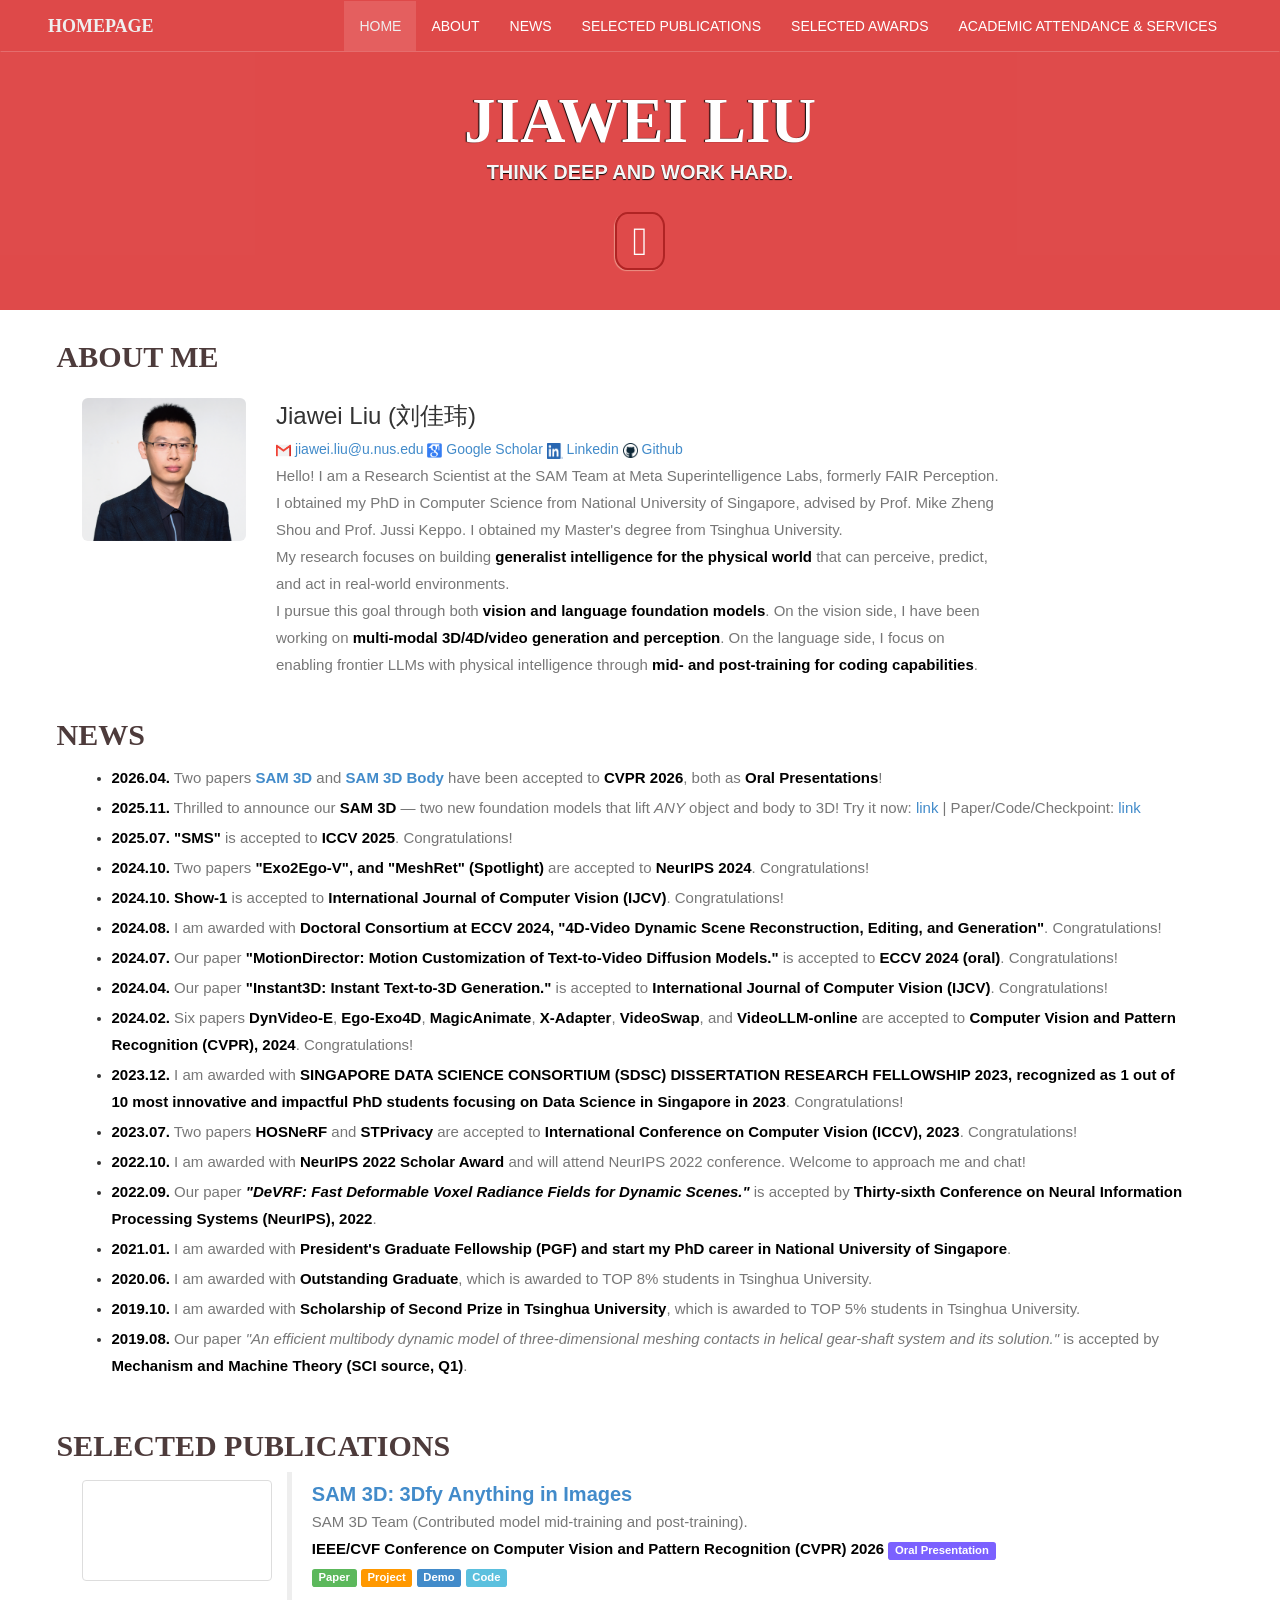
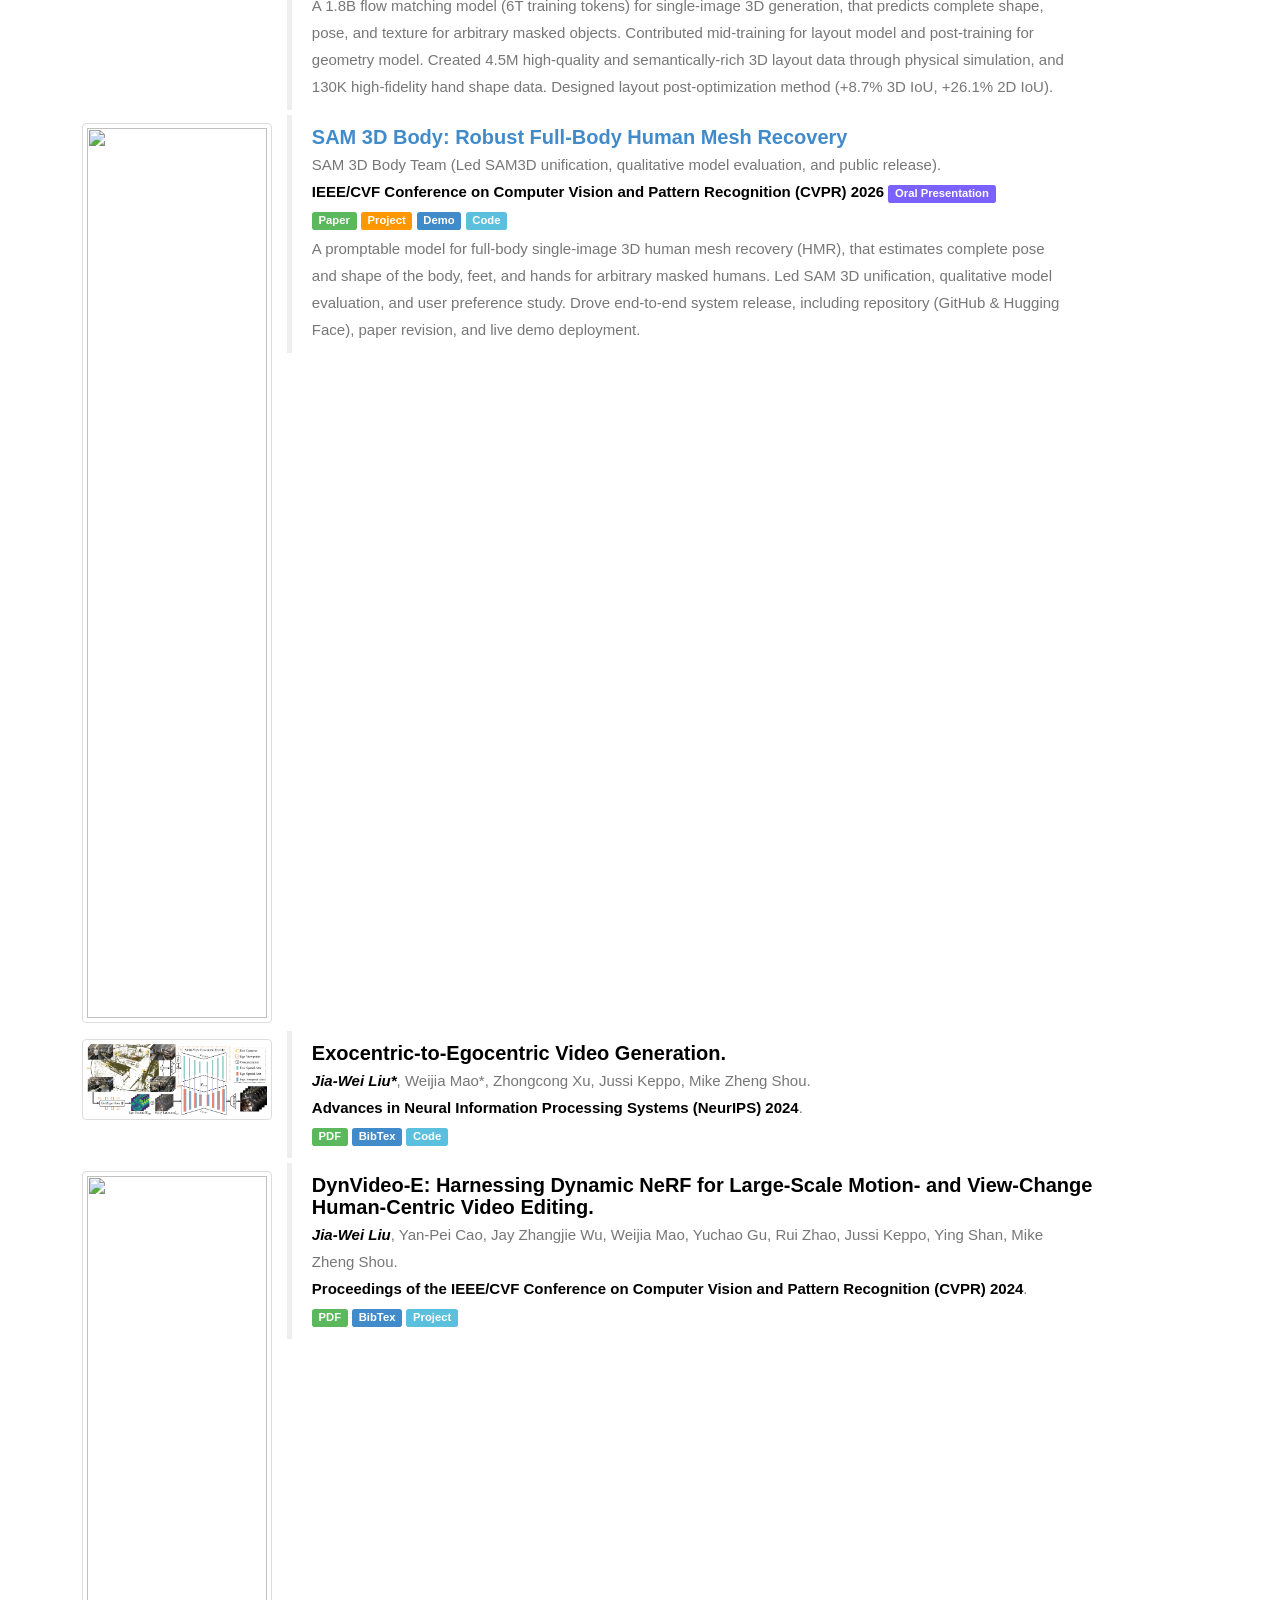
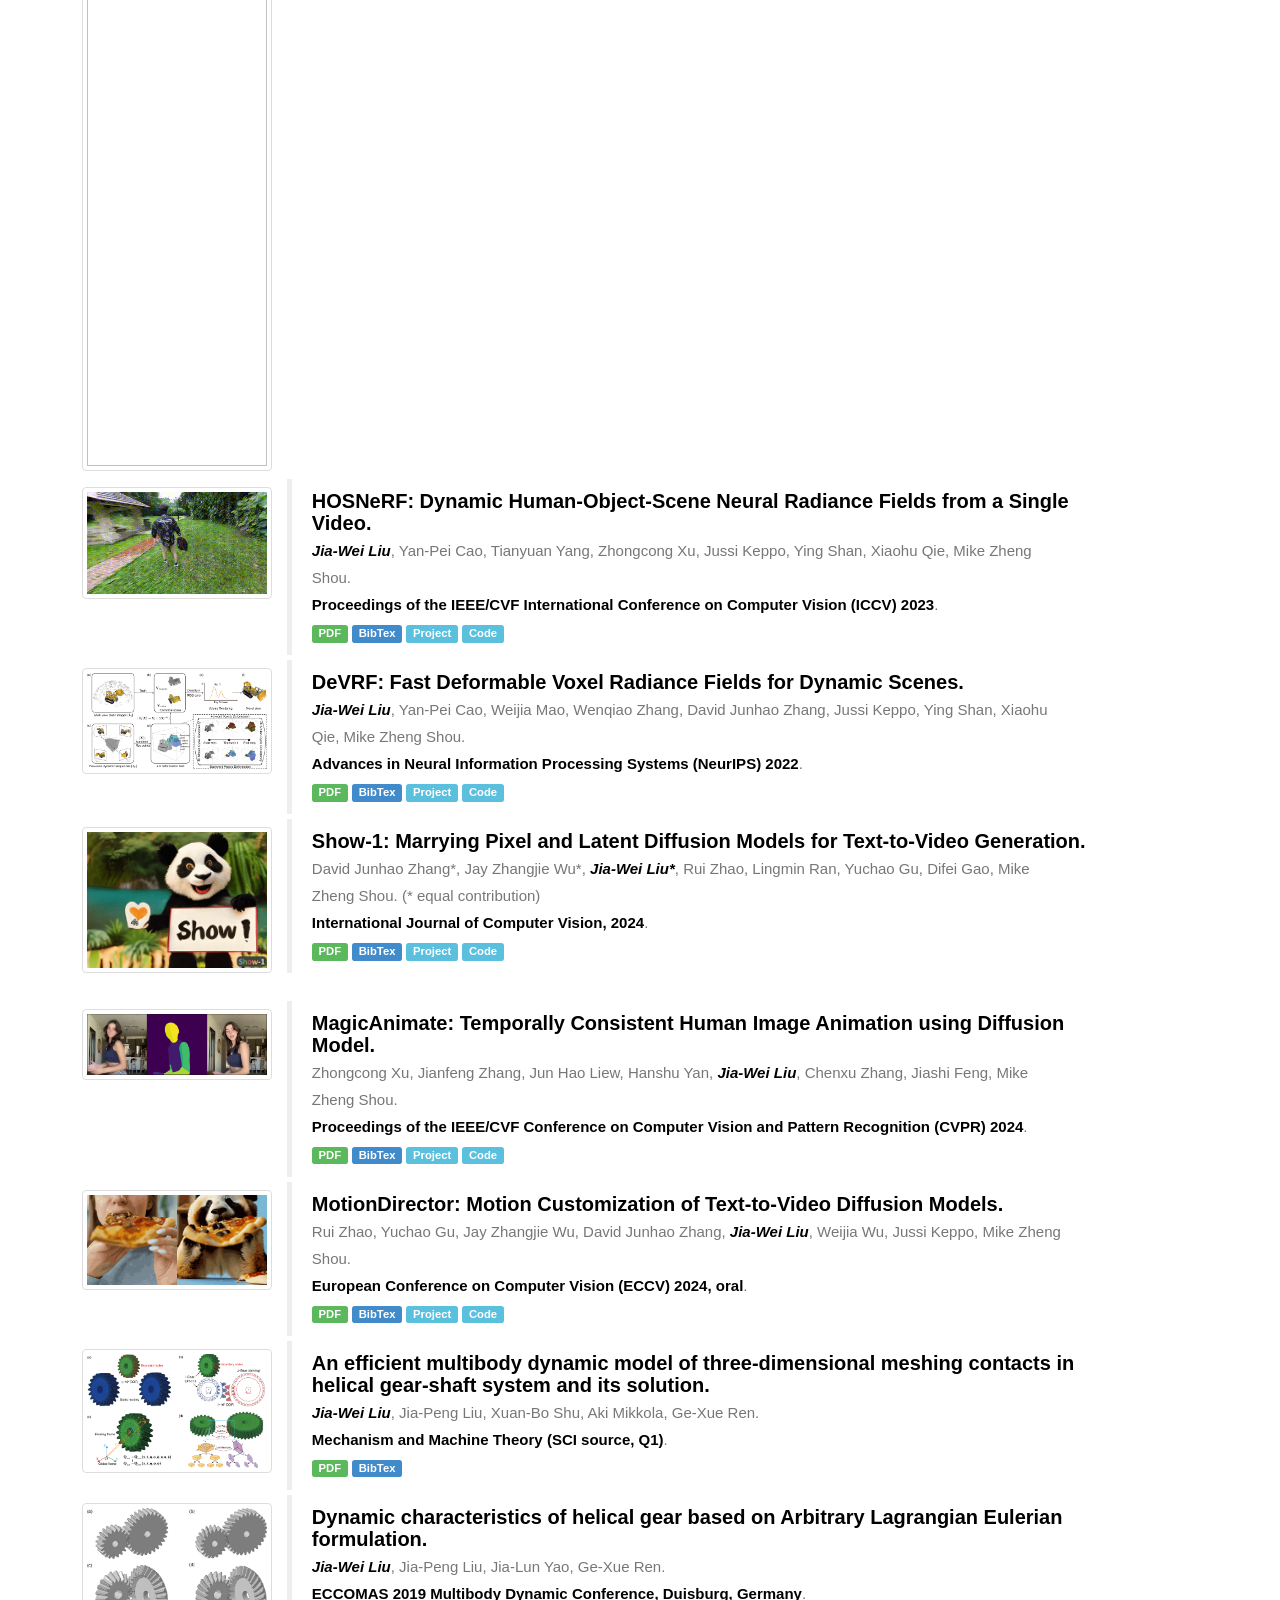
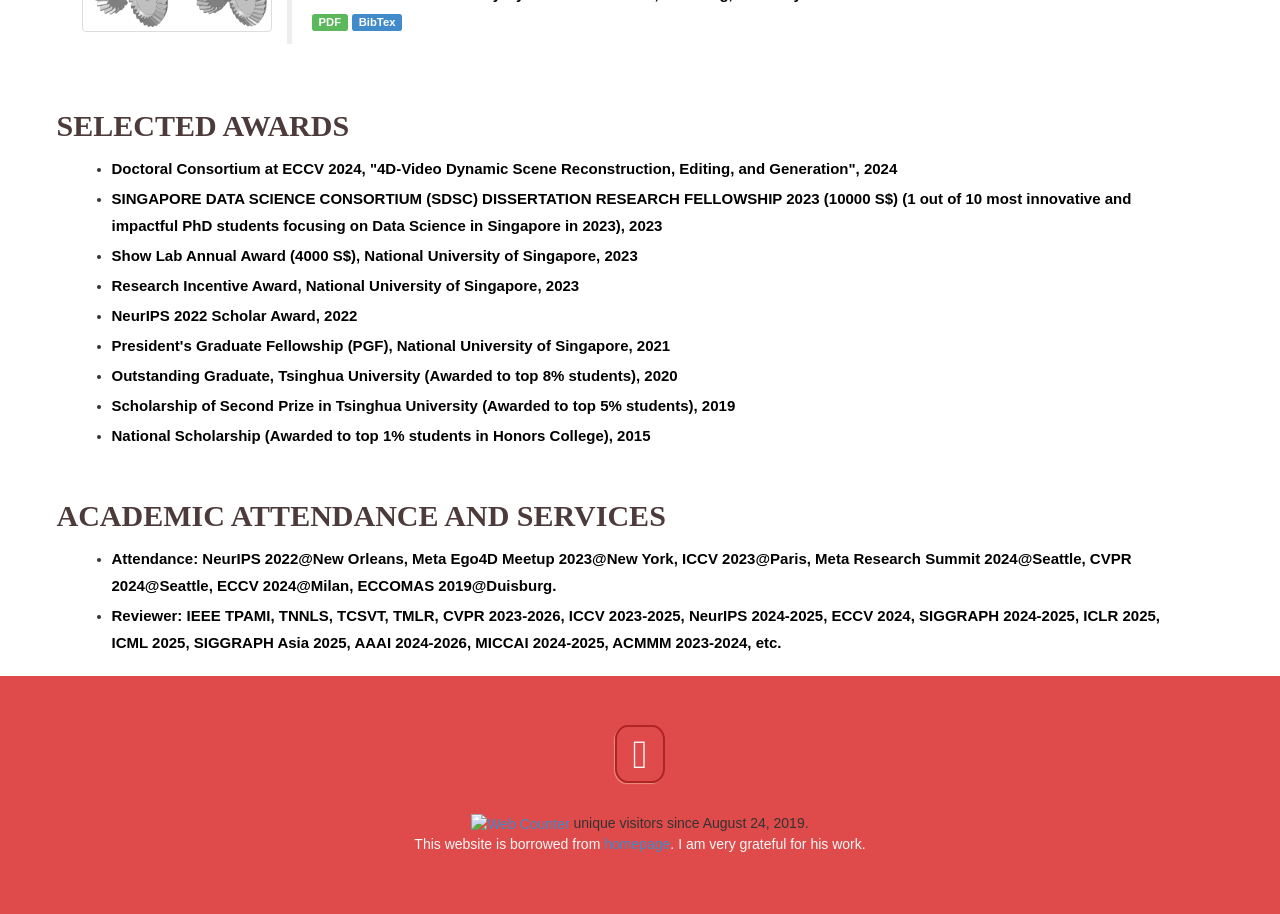
==== commit 8aa78769: "Update index.html" ====
--- a/index.html
+++ b/index.html
@@ -86,7 +86,7 @@
 					<div class="col-sm-3 col-md-3 col-lg-2" style="margin-left:10px; margin-top:15px;">
 						<div class="img-aboutus">
 							<div class="wow fadeIn animated animated" data-wow-delay="0.2s" style="visibility: visible;-webkit-animation-delay: 0.2s; -moz-animation-delay: 0.2s; animation-delay: 0.2s;">
-								<img src="./assets/Jiawei.png" style="width: 100%; max-width: 280px;" class="img-responsive img-rounded">
+								<img src="./assets/Jiawei.png" style="width: 100%; max-width: 300px;" class="img-responsive img-rounded">
 							</div>
 						</div>
 					</div>							
@@ -101,7 +101,7 @@
 							<img src="./assets/github.png" width="15" height="15" alt=""><a href="https://github.com/Jia-Wei-Liu"> Github</a> 
 						<p></p>
 						<p>
-							Hello! I am a Research Scientist at the SAM Team at Meta Superintelligence Labs, formerly FAIR Perception. I obtained my PhD in Computer Science from National University of Singapore, advised by Prof. Mike Zheng Shou and Prof. Jussi Keppo. I obtained my Master's degree in Mechanics from Tsinghua University.<br>
+							Hello! I am a Research Scientist at the SAM Team at Meta Superintelligence Labs, formerly FAIR Perception. I obtained my PhD in Computer Science from National University of Singapore, advised by Prof. Mike Zheng Shou and Prof. Jussi Keppo. I obtained my Master's degree from Tsinghua University.<br>
 							My research focuses on building <strong>generalist intelligence for the physical world</strong> that can perceive, predict, and act in real-world environments. <br>
 							I pursue this goal through both <strong>vision and language foundation models</strong>. On the vision side, I have been working on <strong>multi-modal 3D/4D/video generation and perception</strong>. On the language side, I focus on enabling frontier LLMs with physical intelligence through <strong>mid- and post-training for coding capabilities</strong>.
 						</p>				
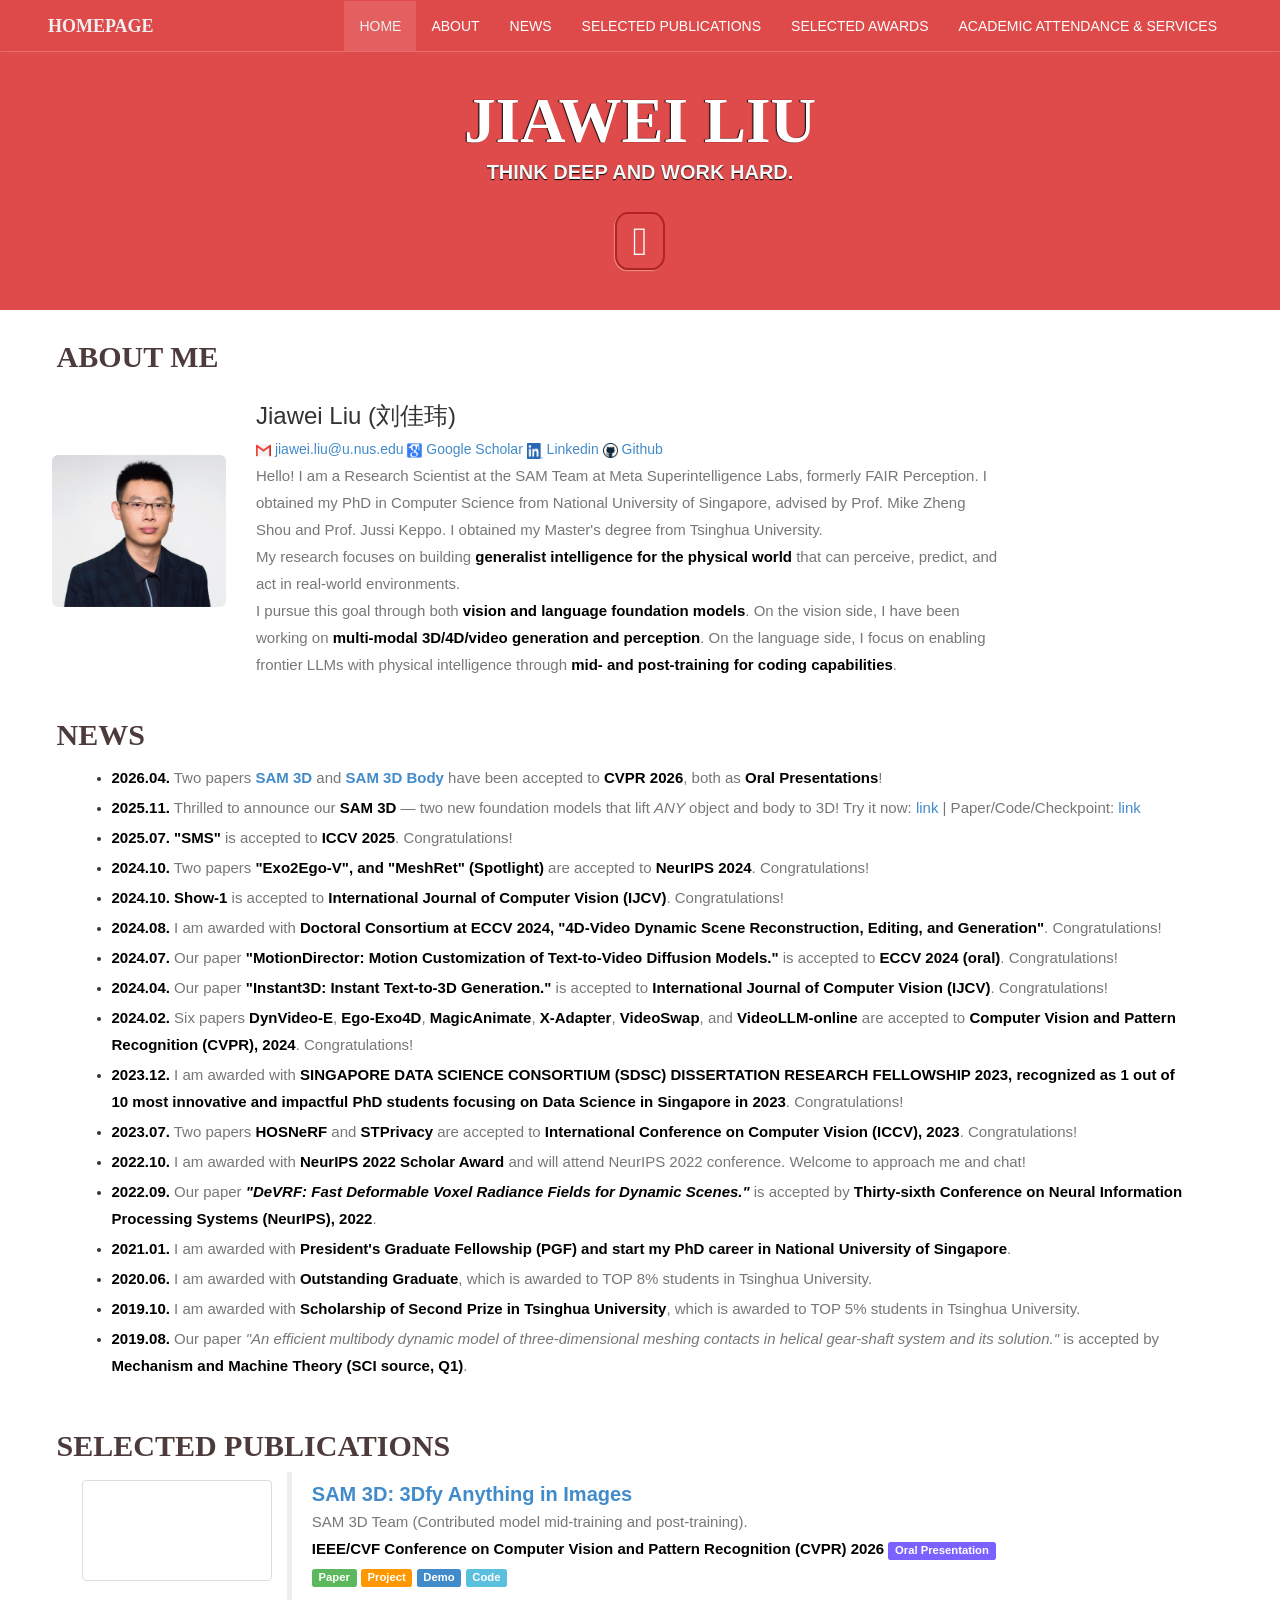
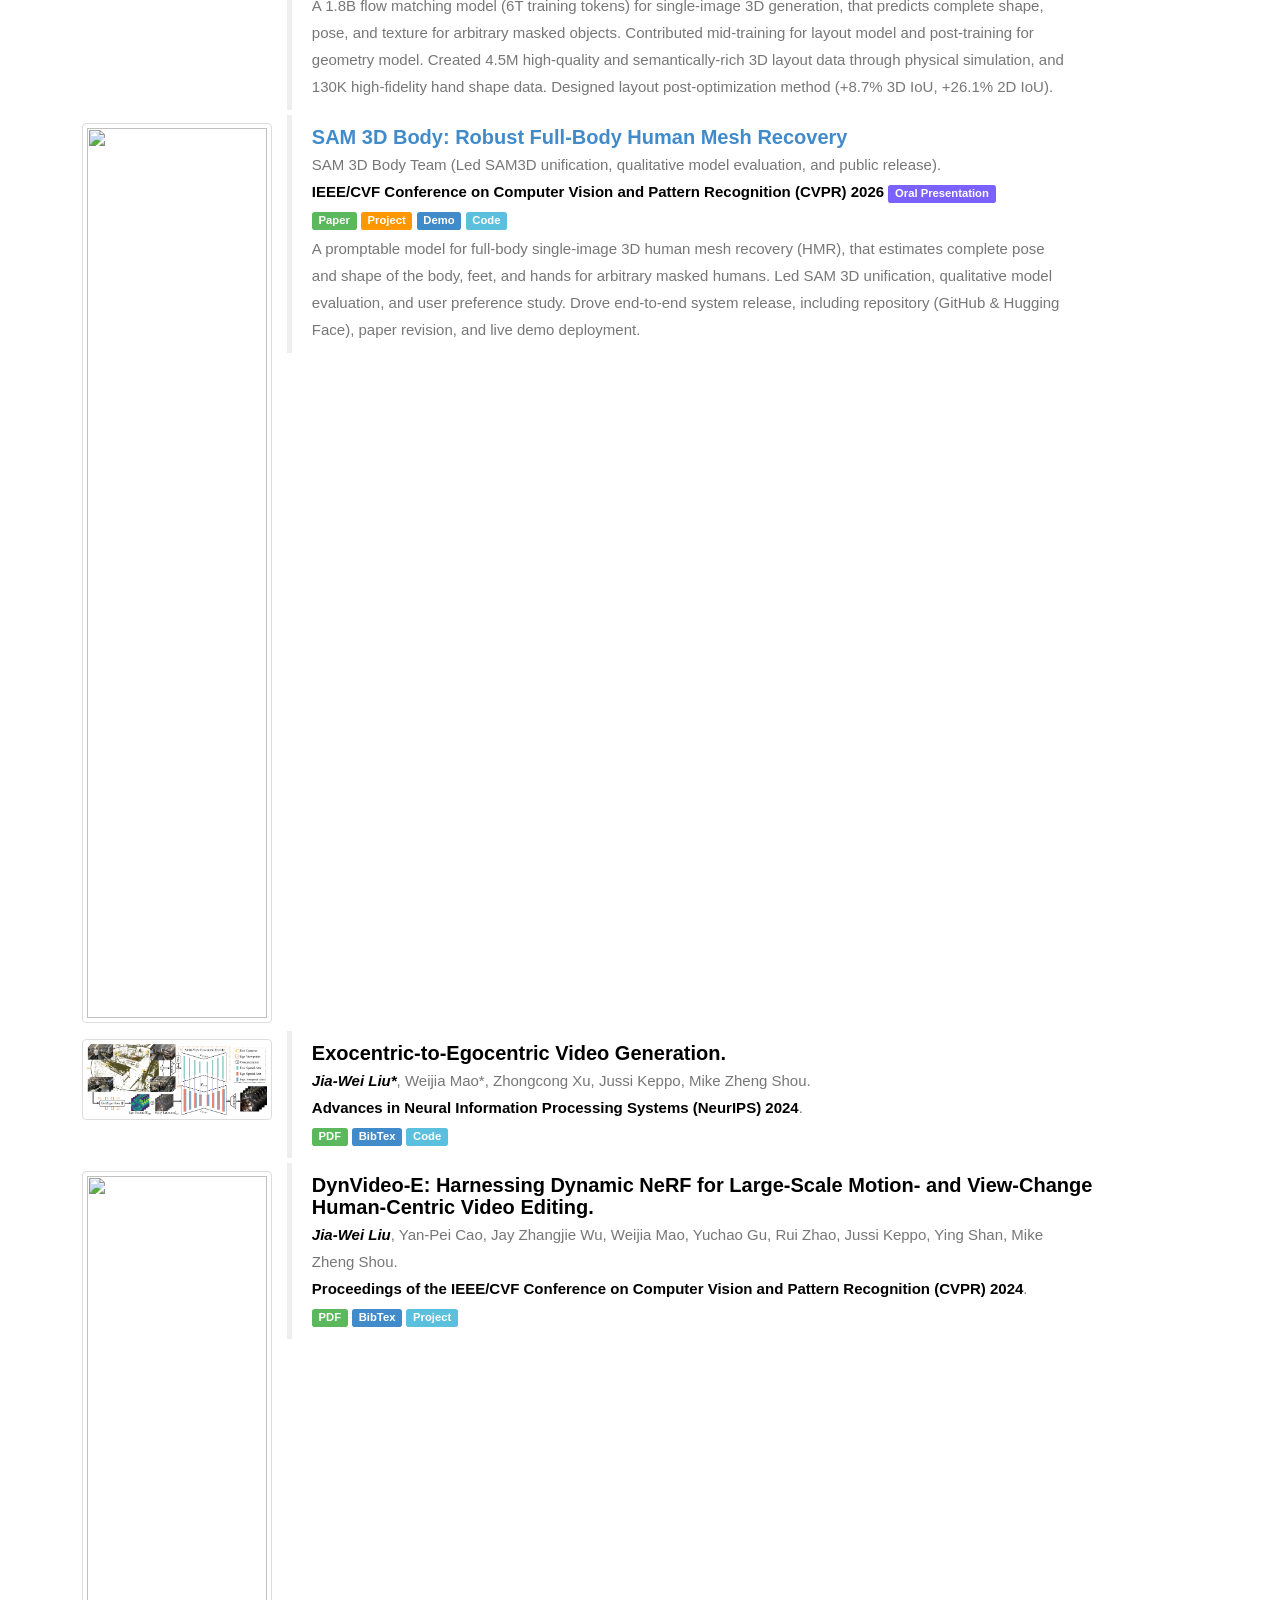
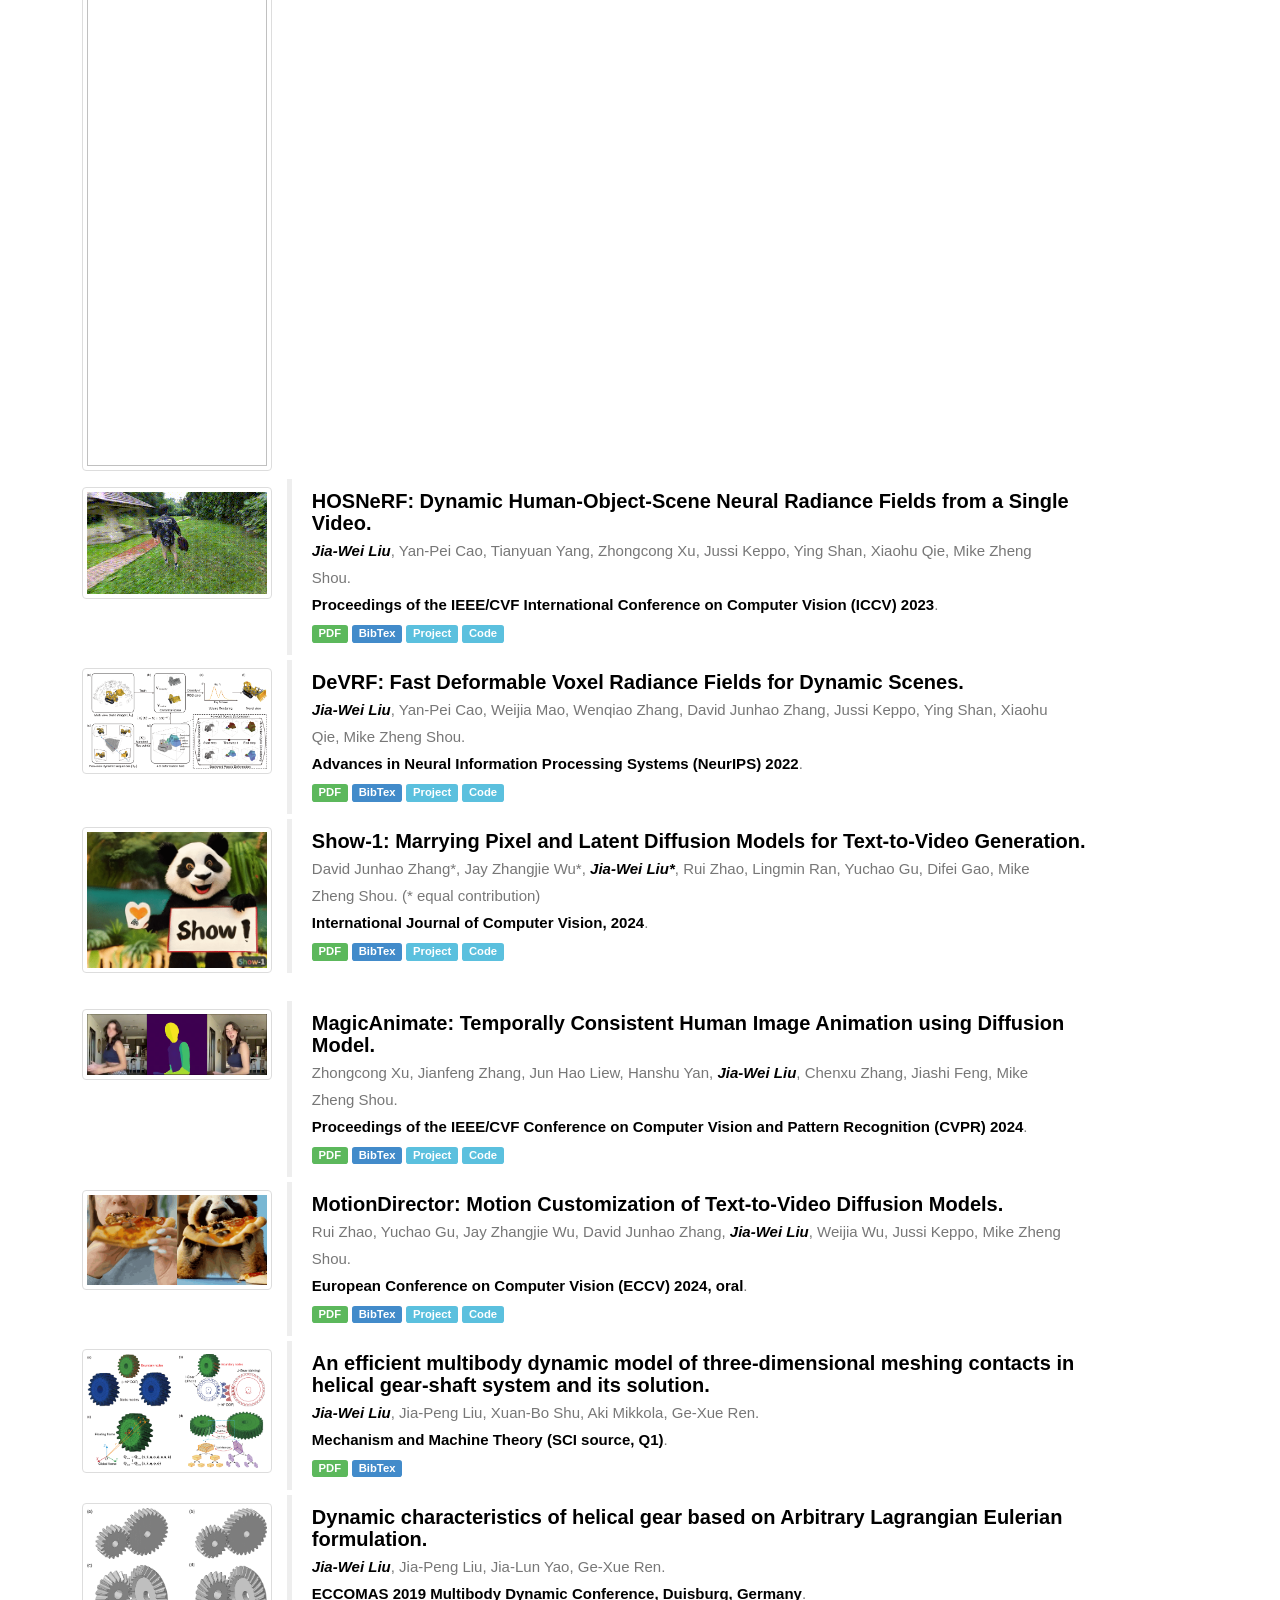
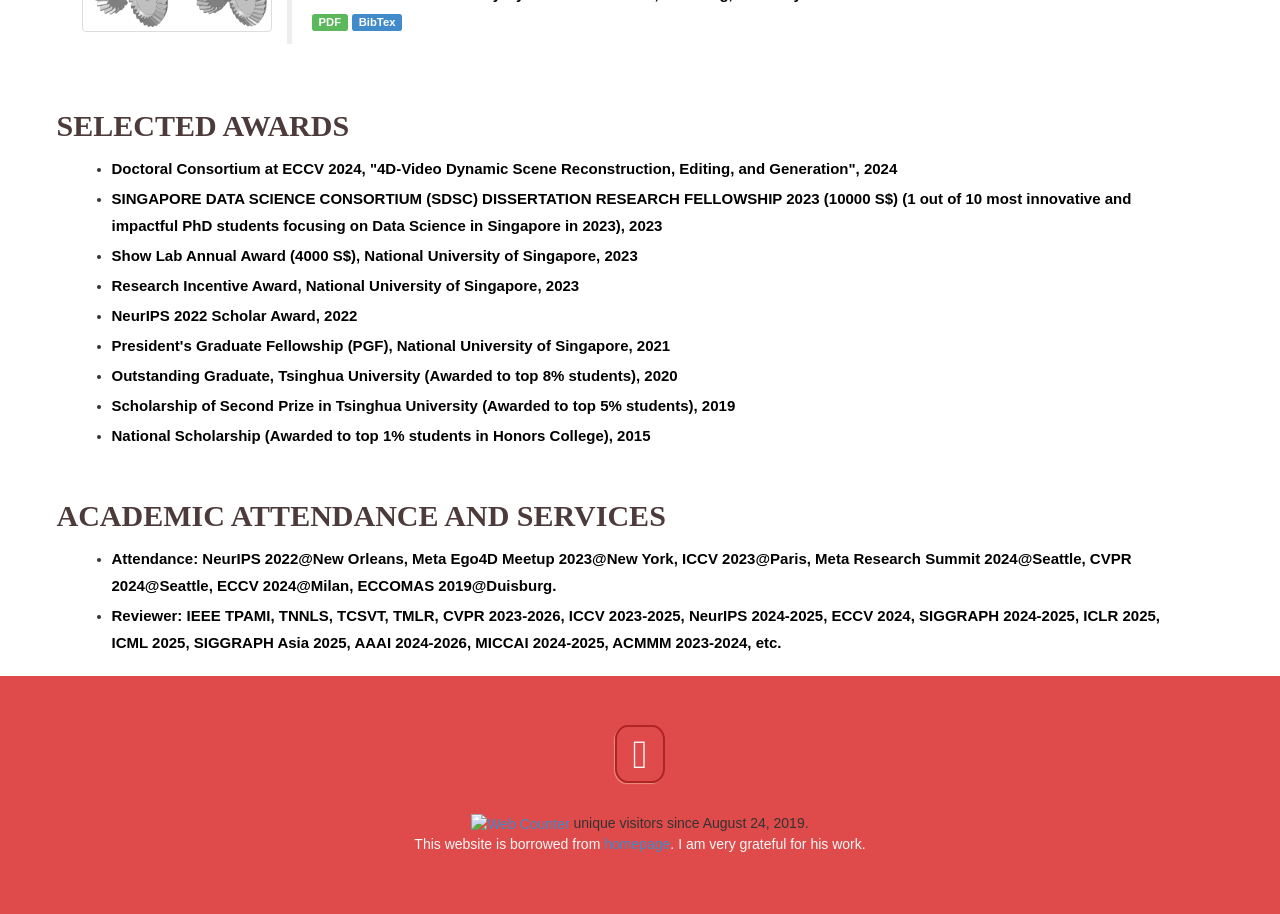
==== commit 69c080da: "Update index.html" ====
--- a/index.html
+++ b/index.html
@@ -76,38 +76,63 @@
 	<!-- /.banner -->
 
 	<!-- aboutus -->
-    <section class="aboutus" id="aboutus">
+	<section class="aboutus" id="aboutus">
 		<div class="container">
 			<div class="row">
 				<div class="col-lg-12 col-md-12 col-sm-12 col-xs-12">
-					<div class="wow bounceInLeft animated animated" data-wow-delay="0.1s" style="visibility: visible;-webkit-animation-delay: 0.1s; -moz-animation-delay: 0.1s; animation-delay: 0.1s;"> 
+
+					<div class="wow bounceInLeft animated animated" data-wow-delay="0.1s"
+						style="visibility: visible;-webkit-animation-delay: 0.1s; -moz-animation-delay: 0.1s; animation-delay: 0.1s;"> 
 						<h2>About ME</h2> 
 					</div>
-					<div class="col-sm-3 col-md-3 col-lg-2" style="margin-left:10px; margin-top:15px;">
-						<div class="img-aboutus">
-							<div class="wow fadeIn animated animated" data-wow-delay="0.2s" style="visibility: visible;-webkit-animation-delay: 0.2s; -moz-animation-delay: 0.2s; animation-delay: 0.2s;">
-								<img src="./assets/Jiawei.png" style="width: 100%; max-width: 300px;" class="img-responsive img-rounded">
+
+					<!-- FLEX ROW for vertical centering -->
+					<div class="row" style="display:flex; align-items:center;">
+
+						<!-- IMAGE -->
+						<div class="col-sm-3 col-md-3 col-lg-2" style="padding-left:10px;">
+							<div class="img-aboutus">
+								<div class="wow fadeIn animated animated" data-wow-delay="0.2s"
+									style="visibility: visible;-webkit-animation-delay: 0.2s; -moz-animation-delay: 0.2s; animation-delay: 0.2s;">
+									
+									<img src="./assets/Jiawei.png"
+										style="width:100%; max-width:300px;"
+										class="img-responsive img-rounded">
+								</div>
 							</div>
 						</div>
-					</div>							
-					<div class="col-sm-9 col-md-9 col-lg-8">
-						<h3>
-							Jiawei Liu (刘佳玮)
-						</h3>
-						<p></p>
-							<img src="./assets/email.jpg" width="15" height="15" alt=""><a href="mailto:jiawei.liu.nus@gmail.com"> jiawei.liu@u.nus.edu</a> 
-							<img src="./assets/google_scholar.png" width="15" height="15" alt=""><a href="https://scholar.google.com/citations?user=stQQf7wAAAAJ"> Google Scholar</a> 
-                            <img src="./assets/linkedin.png" width="16" height="16" alt=""><a href="https://sg.linkedin.com/in/jiawei-liu-0a70b9187"> Linkedin</a> 
-							<img src="./assets/github.png" width="15" height="15" alt=""><a href="https://github.com/Jia-Wei-Liu"> Github</a> 
-						<p></p>
-						<p>
-							Hello! I am a Research Scientist at the SAM Team at Meta Superintelligence Labs, formerly FAIR Perception. I obtained my PhD in Computer Science from National University of Singapore, advised by Prof. Mike Zheng Shou and Prof. Jussi Keppo. I obtained my Master's degree from Tsinghua University.<br>
-							My research focuses on building <strong>generalist intelligence for the physical world</strong> that can perceive, predict, and act in real-world environments. <br>
-							I pursue this goal through both <strong>vision and language foundation models</strong>. On the vision side, I have been working on <strong>multi-modal 3D/4D/video generation and perception</strong>. On the language side, I focus on enabling frontier LLMs with physical intelligence through <strong>mid- and post-training for coding capabilities</strong>.
-						</p>				
-						
-					</div>
-				</div>				
+
+						<!-- TEXT -->
+						<div class="col-sm-9 col-md-9 col-lg-8">
+
+							<h3>
+								Jiawei Liu (刘佳玮)
+							</h3>
+
+							<p></p>
+								<img src="./assets/email.jpg" width="15" height="15" alt="">
+								<a href="mailto:jiawei.liu.nus@gmail.com"> jiawei.liu@u.nus.edu</a> 
+
+								<img src="./assets/google_scholar.png" width="15" height="15" alt="">
+								<a href="https://scholar.google.com/citations?user=stQQf7wAAAAJ"> Google Scholar</a> 
+
+								<img src="./assets/linkedin.png" width="16" height="16" alt="">
+								<a href="https://sg.linkedin.com/in/jiawei-liu-0a70b9187"> Linkedin</a> 
+
+								<img src="./assets/github.png" width="15" height="15" alt="">
+								<a href="https://github.com/Jia-Wei-Liu"> Github</a> 
+							<p></p>
+
+							<p>
+								Hello! I am a Research Scientist at the SAM Team at Meta Superintelligence Labs, formerly FAIR Perception. I obtained my PhD in Computer Science from National University of Singapore, advised by Prof. Mike Zheng Shou and Prof. Jussi Keppo. I obtained my Master's degree from Tsinghua University.<br>
+								My research focuses on building <strong>generalist intelligence for the physical world</strong> that can perceive, predict, and act in real-world environments. <br>
+								I pursue this goal through both <strong>vision and language foundation models</strong>. On the vision side, I have been working on <strong>multi-modal 3D/4D/video generation and perception</strong>. On the language side, I focus on enabling frontier LLMs with physical intelligence through <strong>mid- and post-training for coding capabilities</strong>.
+							</p>				
+							
+						</div>
+					</div>
+
+				</div>
 			</div>
 		</div>
 	</section>
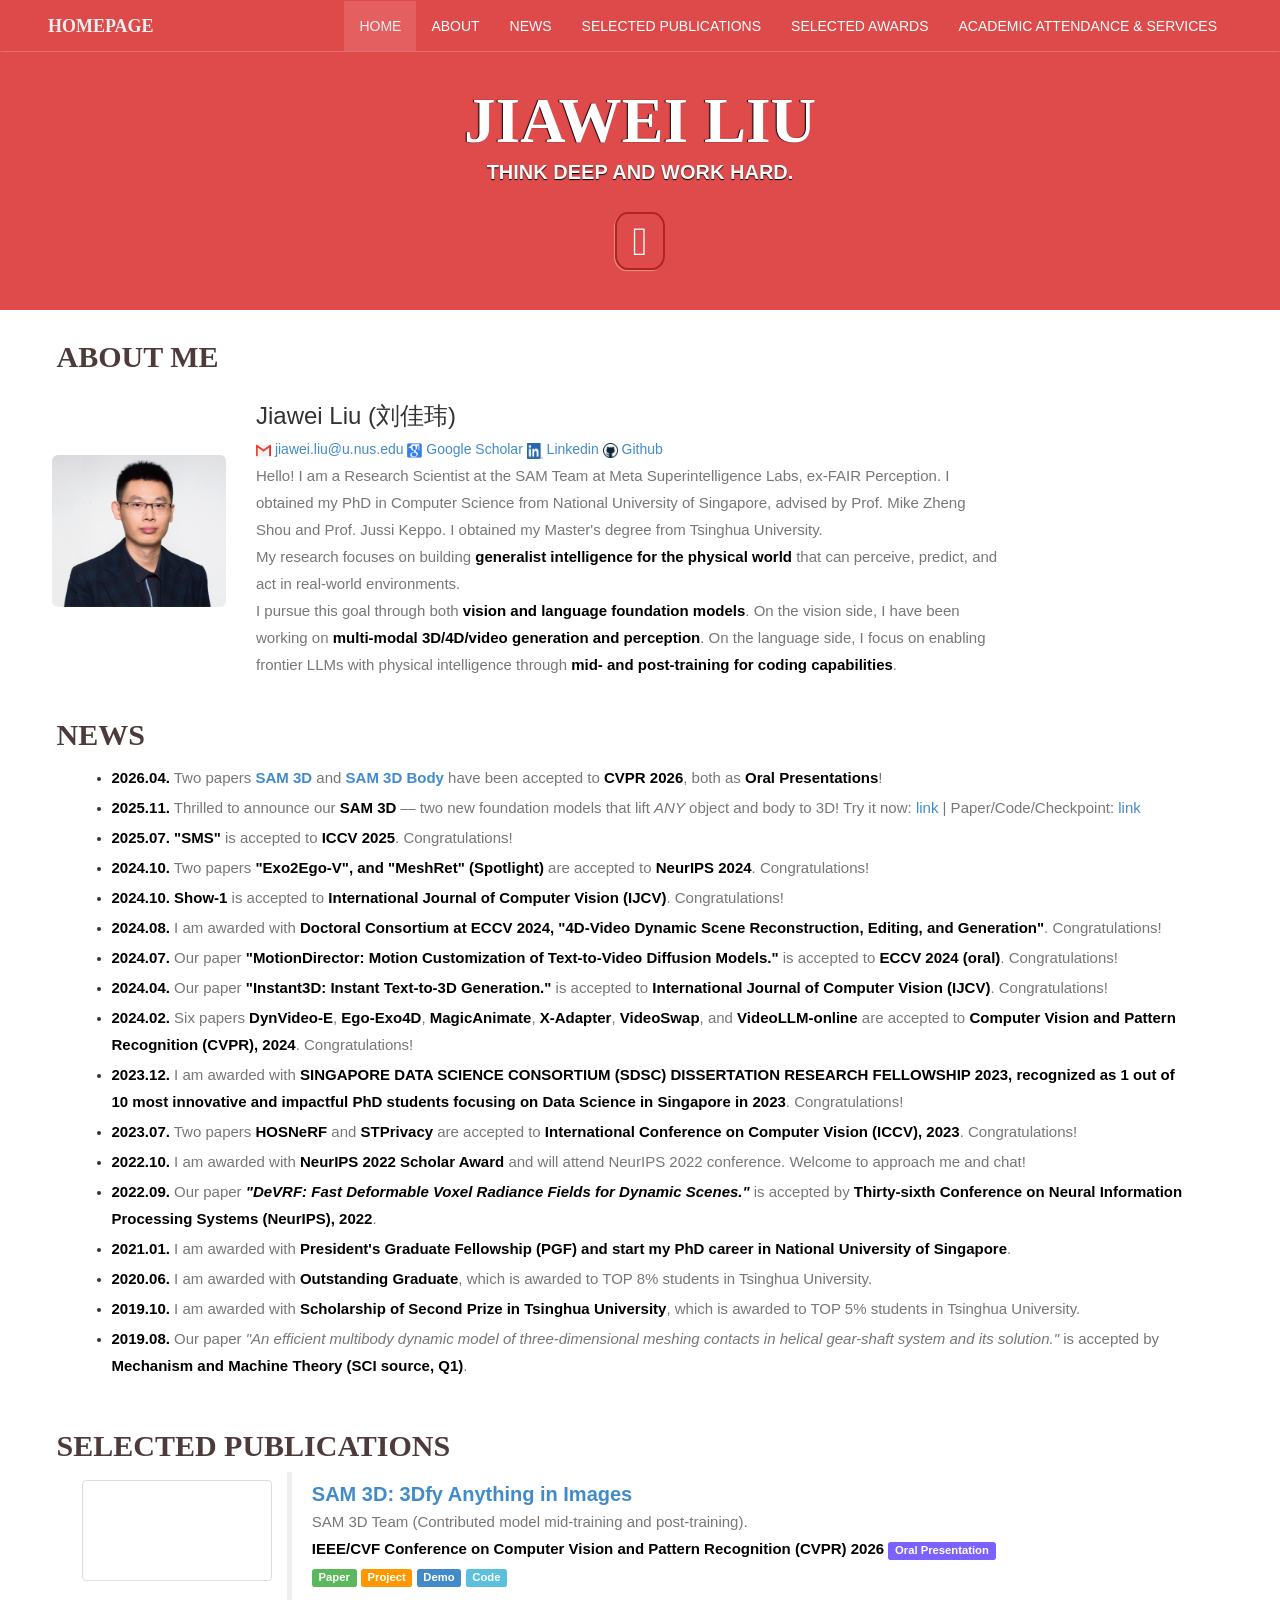
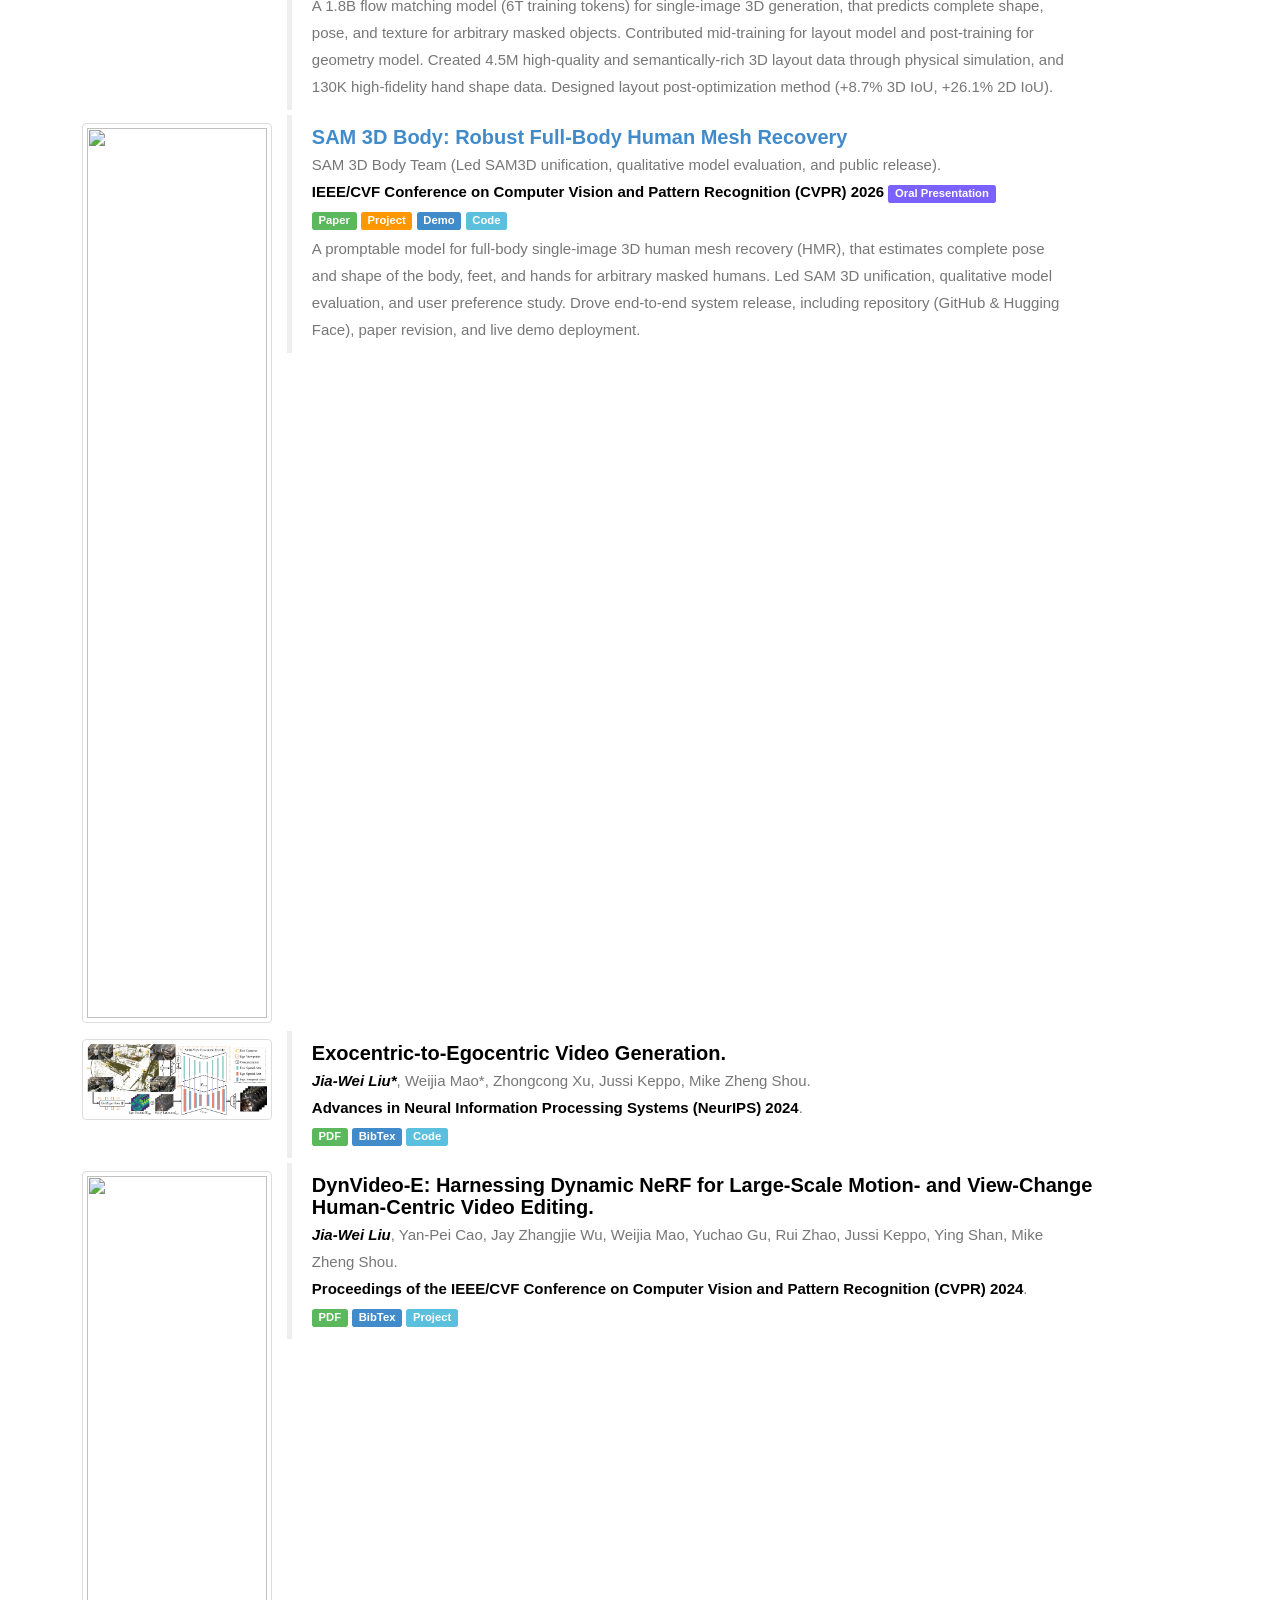
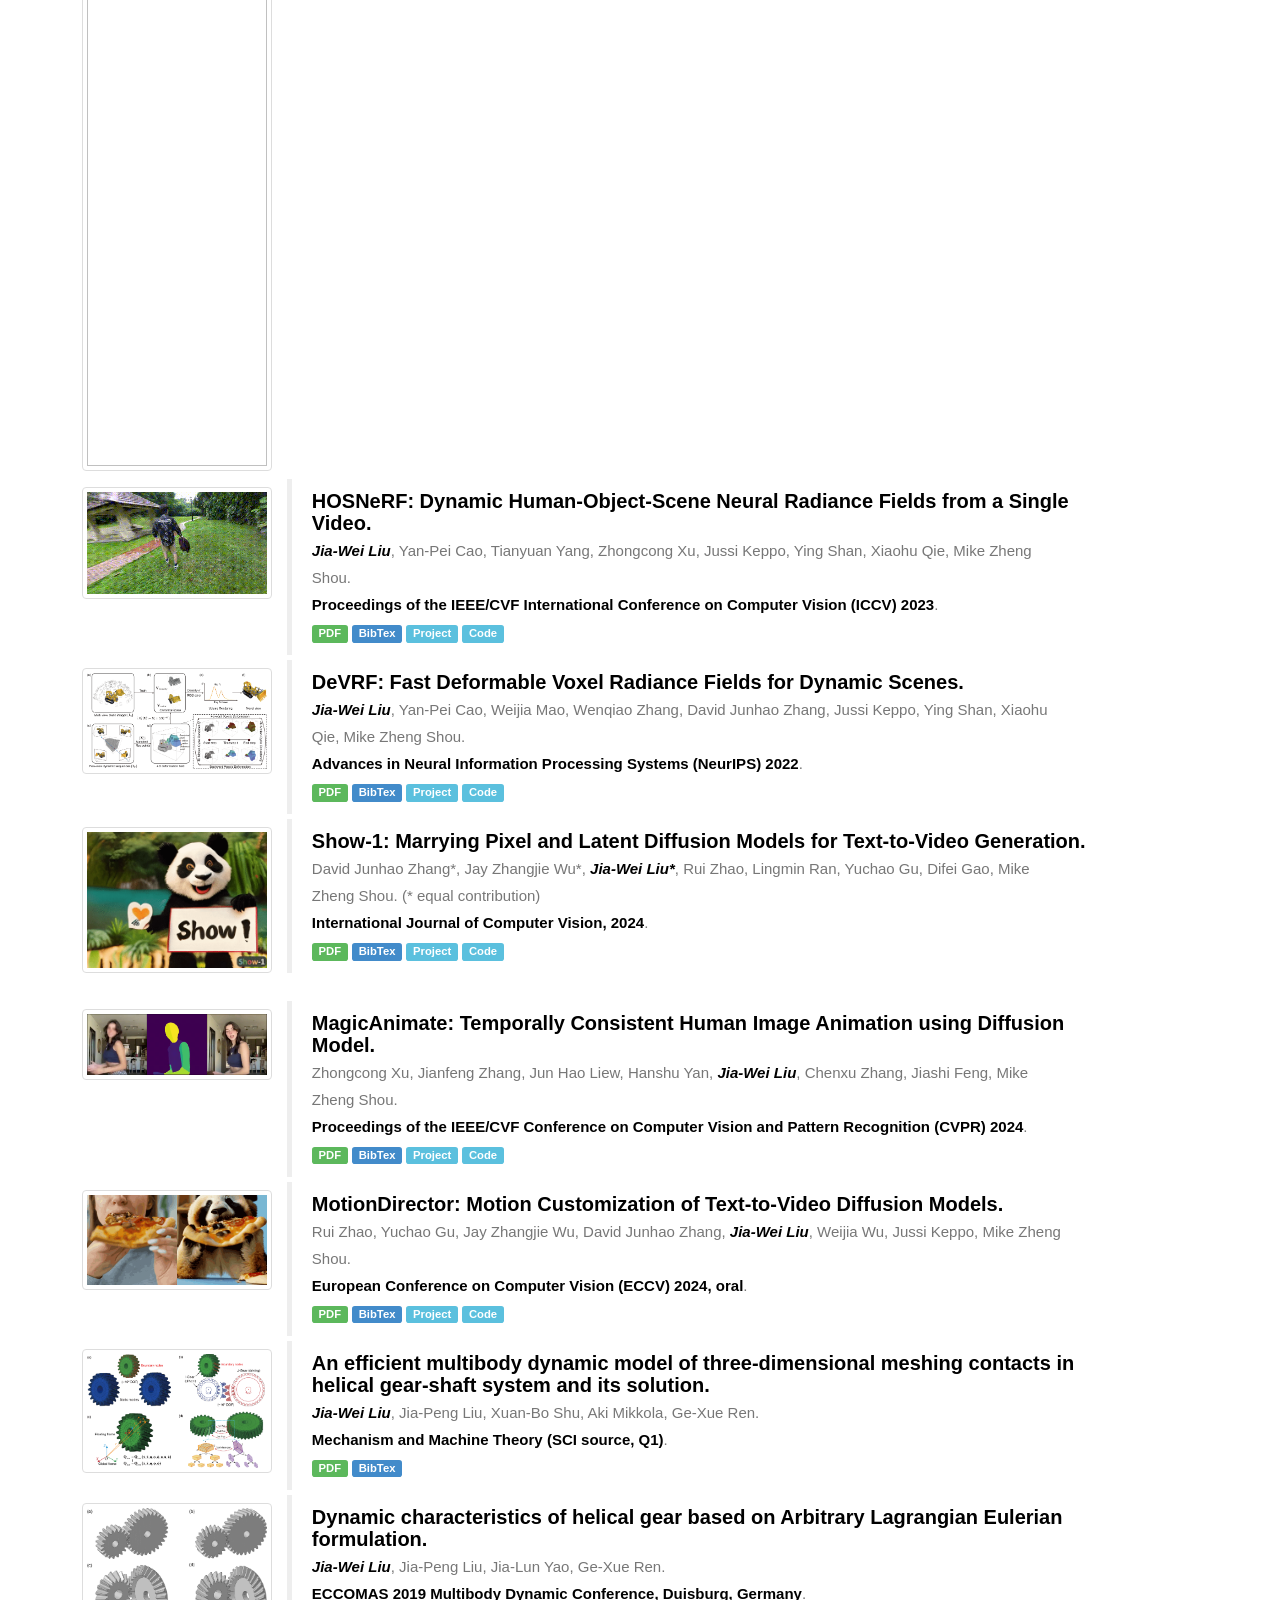
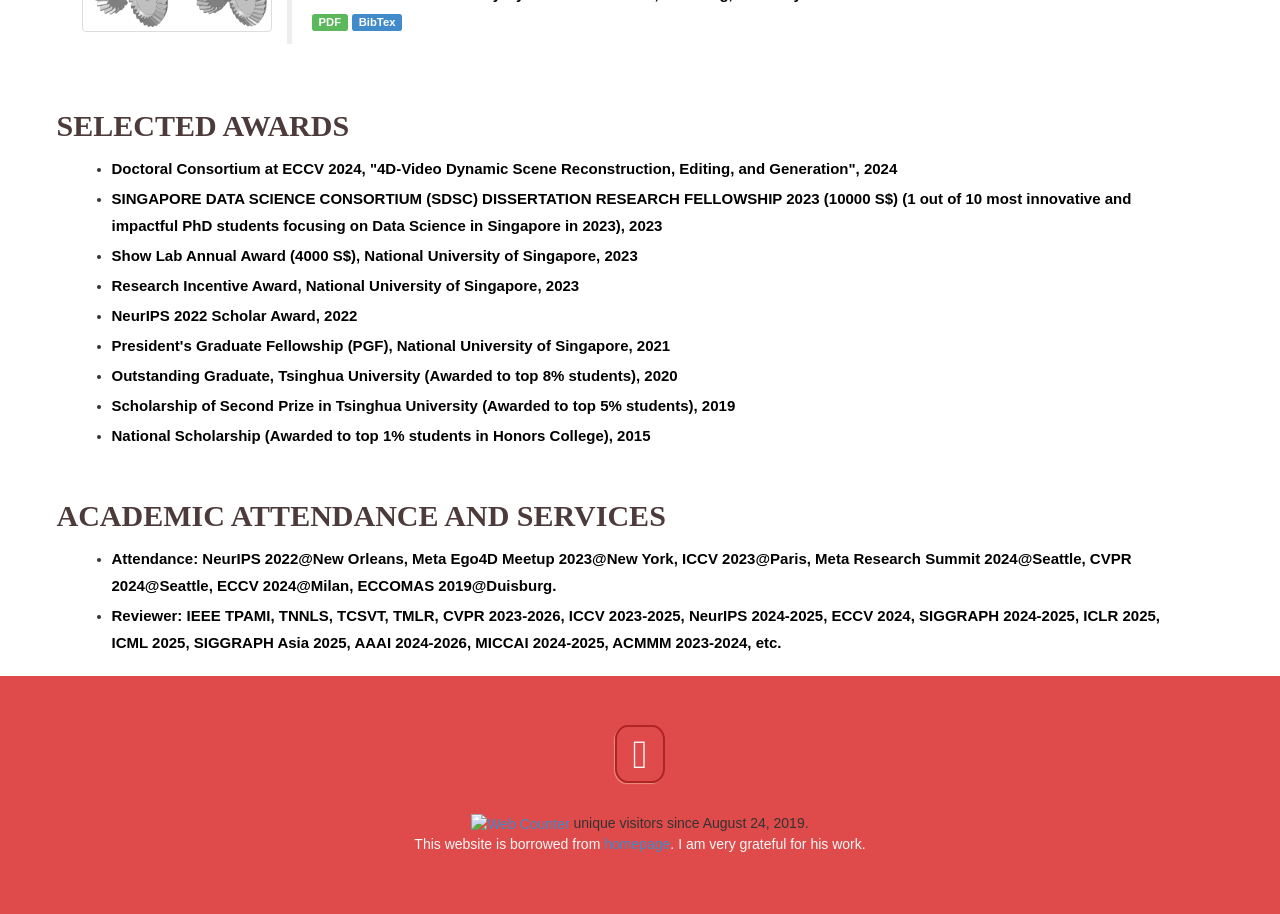
==== commit e78475ed: "Update index.html" ====
--- a/index.html
+++ b/index.html
@@ -124,7 +124,7 @@
 							<p></p>
 
 							<p>
-								Hello! I am a Research Scientist at the SAM Team at Meta Superintelligence Labs, formerly FAIR Perception. I obtained my PhD in Computer Science from National University of Singapore, advised by Prof. Mike Zheng Shou and Prof. Jussi Keppo. I obtained my Master's degree from Tsinghua University.<br>
+								Hello! I am a Research Scientist at the SAM Team at Meta Superintelligence Labs, ex-FAIR Perception. I obtained my PhD in Computer Science from National University of Singapore, advised by Prof. Mike Zheng Shou and Prof. Jussi Keppo. I obtained my Master's degree from Tsinghua University.<br>
 								My research focuses on building <strong>generalist intelligence for the physical world</strong> that can perceive, predict, and act in real-world environments. <br>
 								I pursue this goal through both <strong>vision and language foundation models</strong>. On the vision side, I have been working on <strong>multi-modal 3D/4D/video generation and perception</strong>. On the language side, I focus on enabling frontier LLMs with physical intelligence through <strong>mid- and post-training for coding capabilities</strong>.
 							</p>				
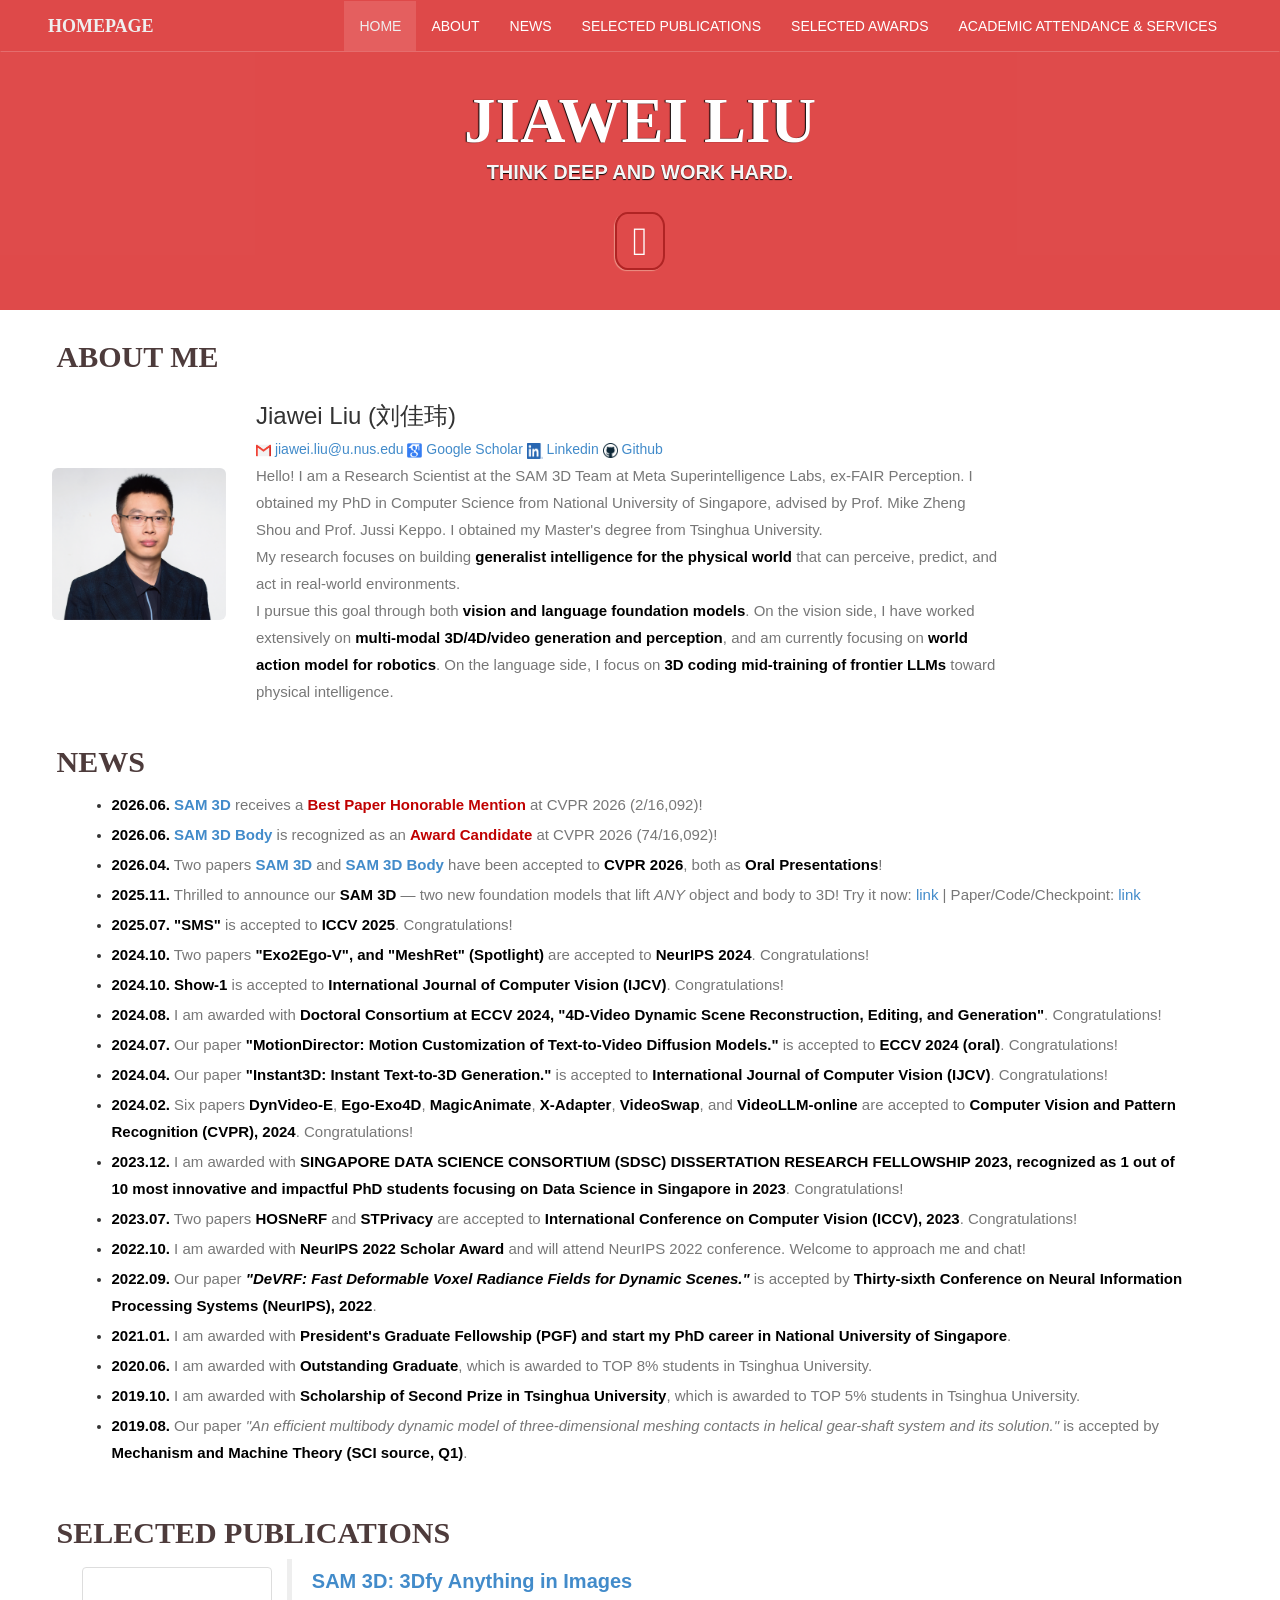
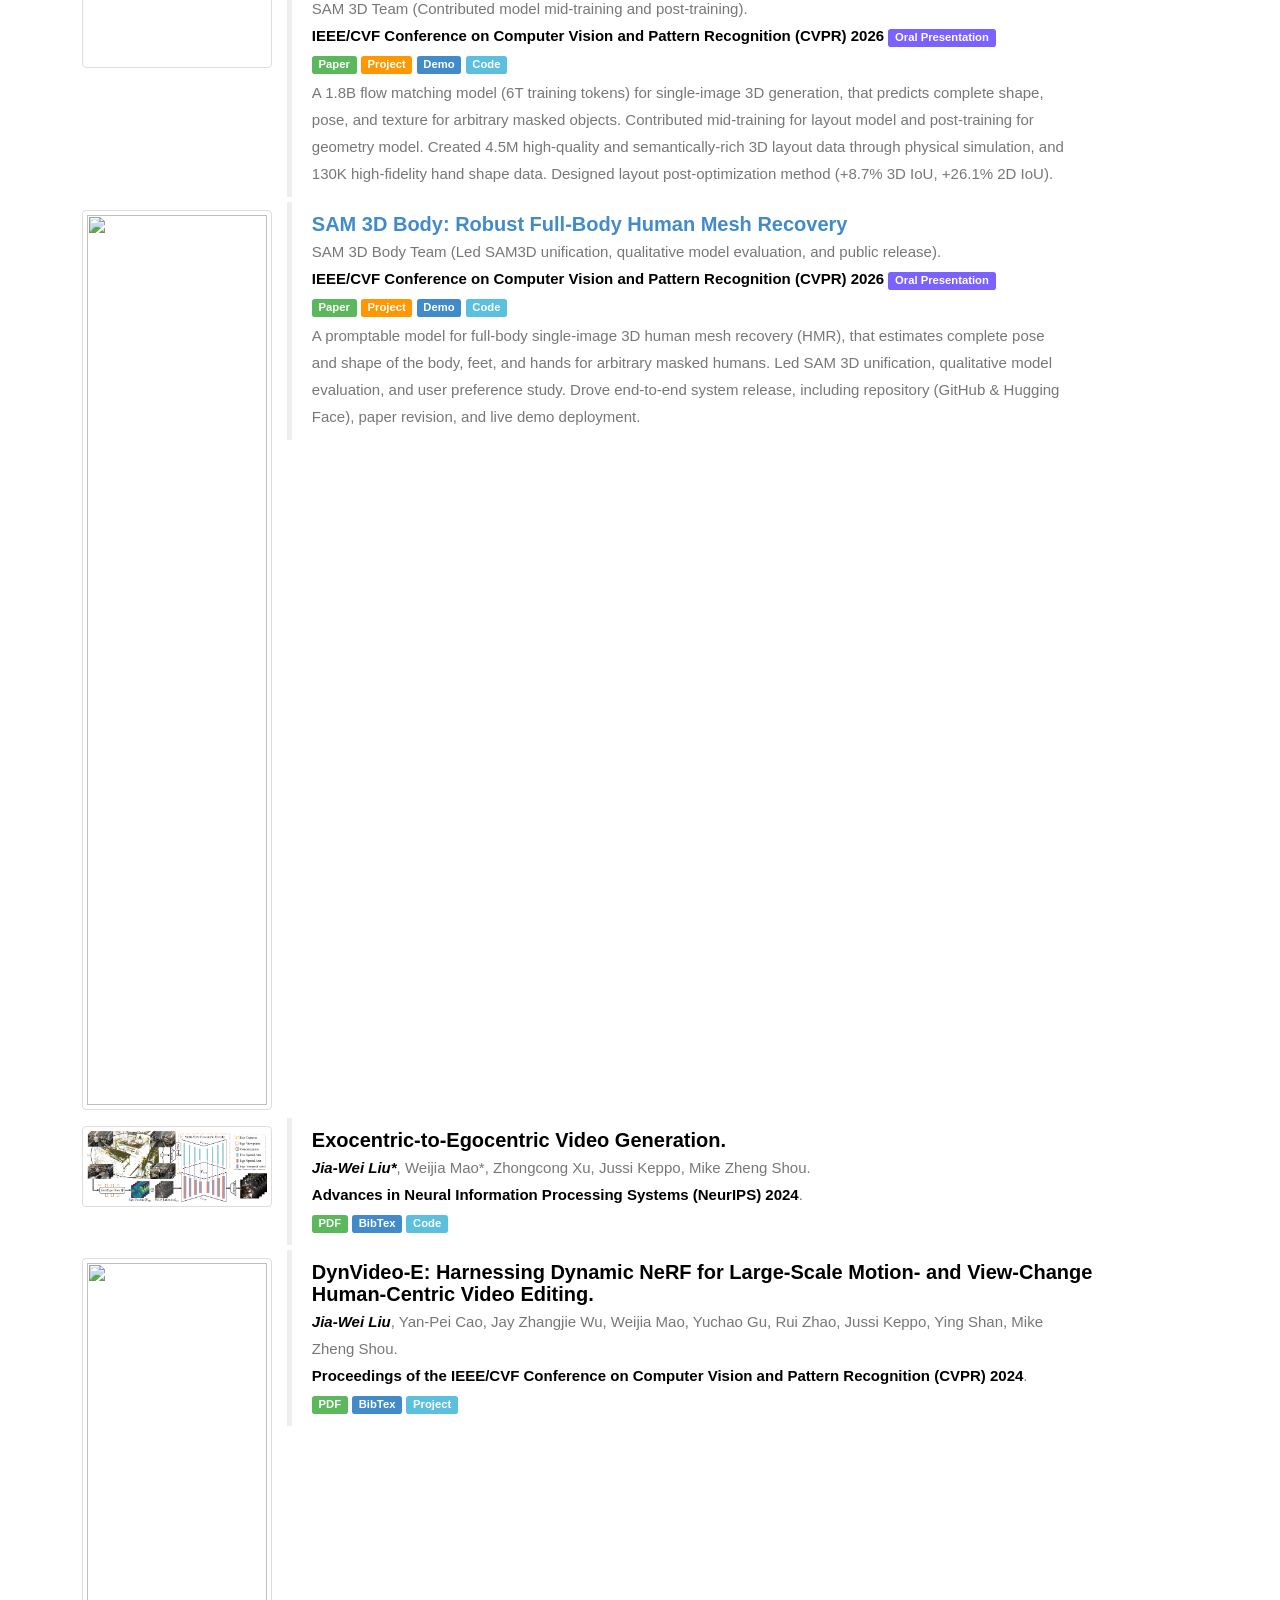
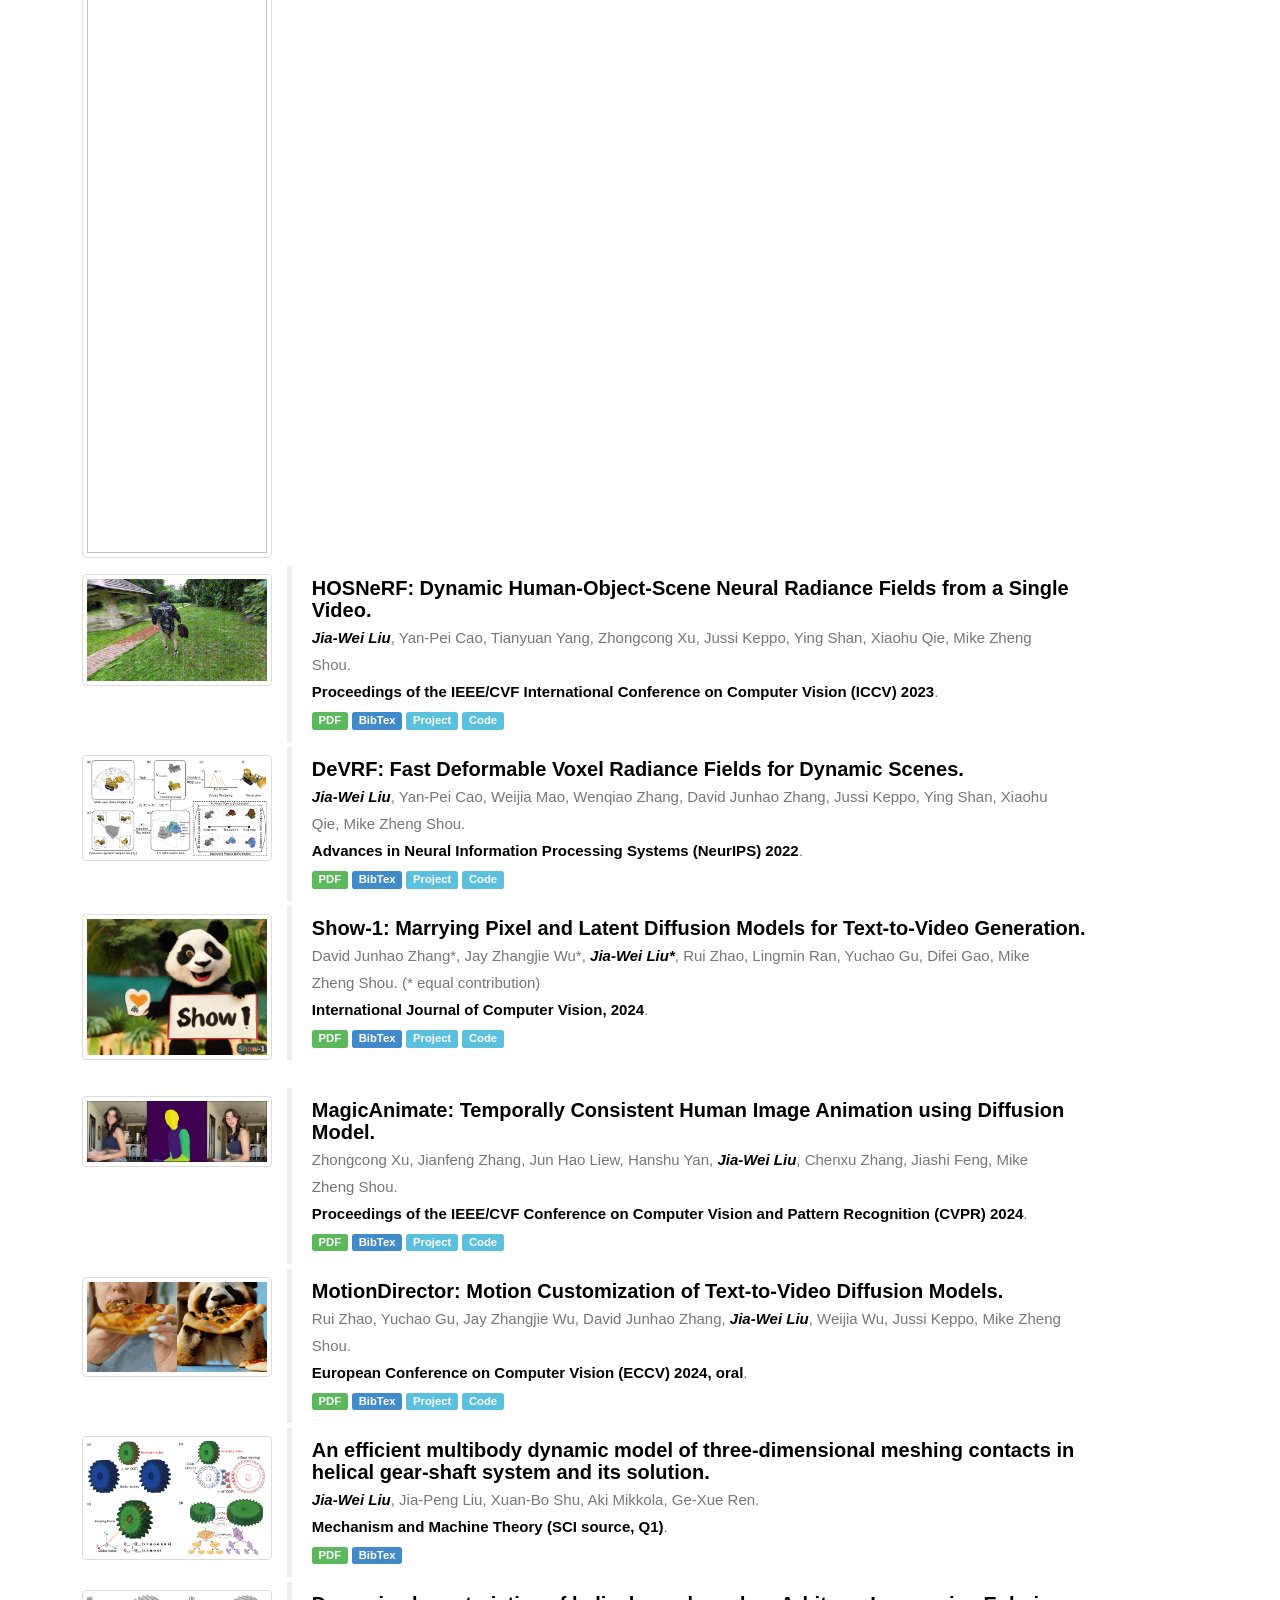
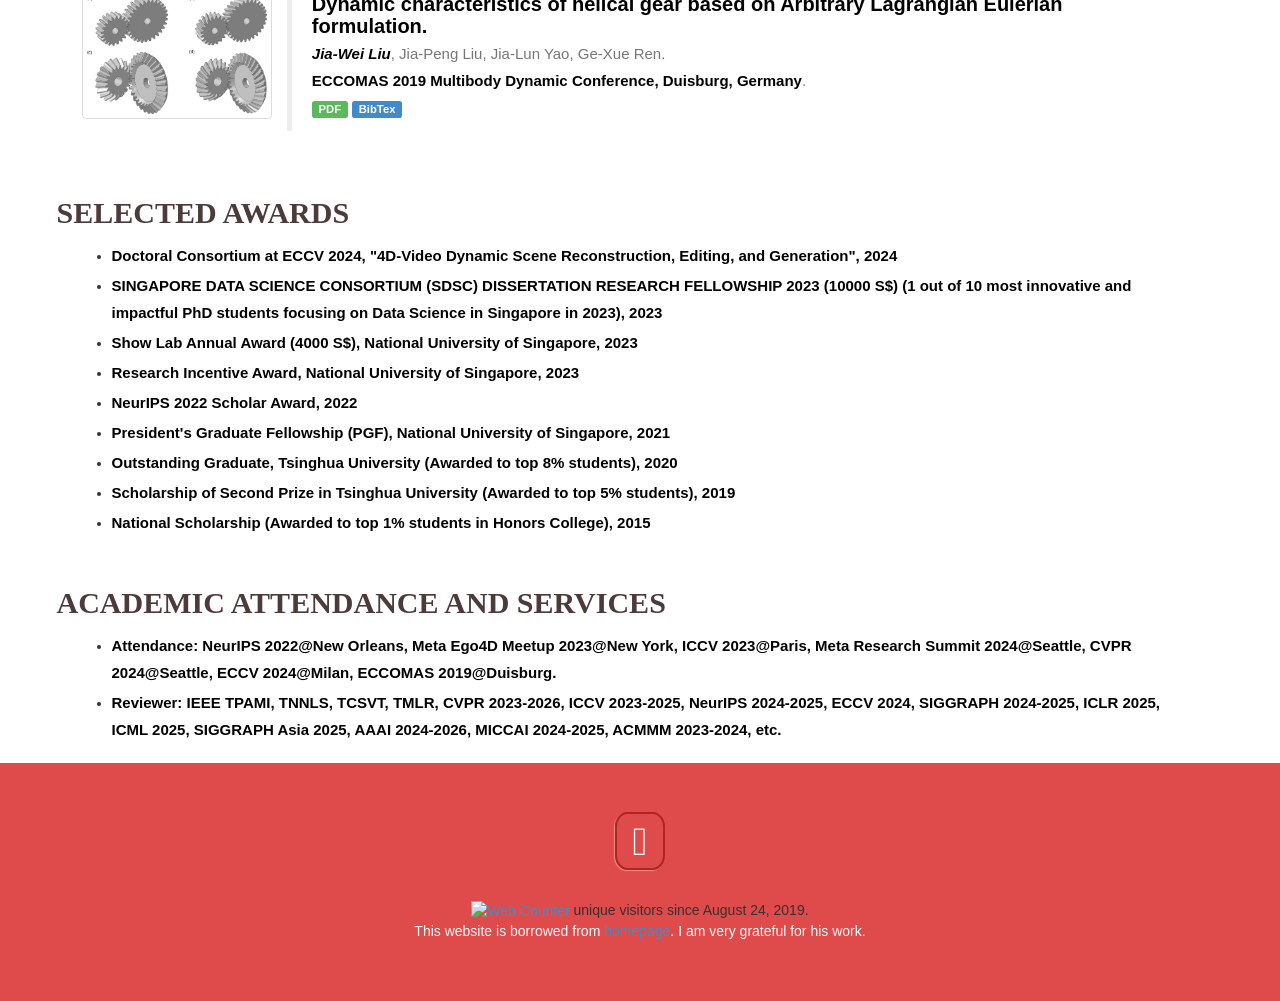
==== commit 741bdd0d: "update" ====
--- a/index.html
+++ b/index.html
@@ -124,9 +124,9 @@
 							<p></p>
 
 							<p>
-								Hello! I am a Research Scientist at the SAM Team at Meta Superintelligence Labs, ex-FAIR Perception. I obtained my PhD in Computer Science from National University of Singapore, advised by Prof. Mike Zheng Shou and Prof. Jussi Keppo. I obtained my Master's degree from Tsinghua University.<br>
+								Hello! I am a Research Scientist at the SAM 3D Team at Meta Superintelligence Labs, ex-FAIR Perception. I obtained my PhD in Computer Science from National University of Singapore, advised by Prof. Mike Zheng Shou and Prof. Jussi Keppo. I obtained my Master's degree from Tsinghua University.<br>
 								My research focuses on building <strong>generalist intelligence for the physical world</strong> that can perceive, predict, and act in real-world environments. <br>
-								I pursue this goal through both <strong>vision and language foundation models</strong>. On the vision side, I have been working on <strong>multi-modal 3D/4D/video generation and perception</strong>. On the language side, I focus on enabling frontier LLMs with physical intelligence through <strong>mid- and post-training for coding capabilities</strong>.
+								I pursue this goal through both <strong>vision and language foundation models</strong>. On the vision side, I have worked extensively on <strong>multi-modal 3D/4D/video generation and perception</strong>, and am currently focusing on <strong>world action model for robotics</strong>. On the language side, I focus on <strong>3D coding mid-training of frontier LLMs</strong> toward physical intelligence.
 							</p>				
 							
 						</div>
@@ -148,24 +148,45 @@
 			<div class="row">
 				<div class="col-xs-12 col-sm-12 col-md-12 col-lg-12">					
 					<div class="col-sm-12">
-						<ul>	
-							<li><p><strong>2026.04.</strong> Two papers <strong><a href="https://arxiv.org/abs/2511.16624">SAM 3D</a></strong> and <strong><a href="https://arxiv.org/abs/2602.15989">SAM 3D Body</a></strong> have been accepted to <strong>CVPR 2026</strong>, both as <strong>Oral Presentations</strong>!</p></li>
-							<li><p><strong>2025.11.</strong> Thrilled to announce our <strong>SAM 3D</strong> — two new foundation models that lift <em>ANY</em> object and body to 3D! Try it now: <a href="https://segment-anything.com">link</a> | Paper/Code/Checkpoint: <a href="https://go.meta.me/305985">link</a></p></li>
-							<li><p><strong>2025.07.</strong> <strong>"SMS"</strong> is accepted to <strong>ICCV 2025</strong>. Congratulations!</p></li>
-							<li><p><strong>2024.10.</strong> Two papers <strong>"Exo2Ego-V", and "MeshRet" (Spotlight)</strong> are accepted to <strong>NeurIPS 2024</strong>. Congratulations!</p></li>
-							<li><p><strong>2024.10.</strong> <strong>Show-1</strong> is accepted to <strong>International Journal of Computer Vision (IJCV)</strong>. Congratulations!</p></li>
-							<li><p><strong>2024.08.</strong> I am awarded with <strong>Doctoral Consortium at ECCV 2024,</strong> <strong>"4D-Video Dynamic Scene Reconstruction, Editing, and Generation"</strong>. Congratulations!</p></li>							
-							<li><p><strong>2024.07.</strong> Our paper <strong>"MotionDirector: Motion Customization of Text-to-Video Diffusion Models."</strong> is accepted to <strong>ECCV 2024 (oral)</strong>. Congratulations!</p></li>							
-							<li><p><strong>2024.04.</strong> Our paper <strong>"Instant3D: Instant Text-to-3D Generation."</strong> is accepted to <strong>International Journal of Computer Vision (IJCV)</strong>. Congratulations!</p></li>
-							<li><p><strong>2024.02.</strong> Six papers <strong>DynVideo-E</strong>, <strong>Ego-Exo4D</strong>, <strong>MagicAnimate</strong>, <strong>X-Adapter</strong>, <strong>VideoSwap</strong>, and <strong>VideoLLM-online</strong> are accepted to <strong>Computer Vision and Pattern Recognition (CVPR), 2024</strong>. Congratulations!</p></li>							
-							<li><p><strong>2023.12.</strong> I am awarded with <strong>SINGAPORE DATA SCIENCE CONSORTIUM (SDSC) DISSERTATION RESEARCH FELLOWSHIP 2023, recognized as 1 out of 10 most innovative and impactful PhD students focusing on Data Science in Singapore in 2023</strong>. Congratulations!</p></li>							
-							<li><p><strong>2023.07.</strong> Two papers <strong>HOSNeRF</strong> and <strong>STPrivacy</strong> are accepted to <strong>International Conference on Computer Vision (ICCV), 2023</strong>. Congratulations!</p></li>
-							<li><p><strong>2022.10.</strong> I am awarded with <strong>NeurIPS 2022 Scholar Award</strong> and will attend NeurIPS 2022 conference. Welcome to approach me and chat!</p></li>													
-							<li><p><strong>2022.09.</strong> Our paper <strong><i>"DeVRF: Fast Deformable Voxel Radiance Fields for Dynamic Scenes."</i></strong> is accepted by <strong> Thirty-sixth Conference on Neural Information Processing Systems (NeurIPS), 2022</strong>.</p></li>
-							<li><p><strong>2021.01.</strong> I am awarded with <strong>President&apos;s Graduate Fellowship (PGF) and start my PhD career in National University of Singapore</strong>.</p></li>							
-							<li><p><strong>2020.06.</strong> I am awarded with <strong>Outstanding Graduate</strong>, which is awarded to TOP 8% students in Tsinghua University.</p></li>
-							<li><p><strong>2019.10.</strong> I am awarded with <strong>Scholarship of Second Prize in Tsinghua University</strong>, which is awarded to TOP 5% students in Tsinghua University.</p></li>
-							<li><p><strong>2019.08.</strong> Our paper <i>"An efficient multibody dynamic model of three-dimensional meshing contacts in helical gear-shaft system and its solution."</i> is accepted by <strong>Mechanism and Machine Theory (SCI source, Q1)</strong>.</p></li>
+						<div class="news-scroll"></div>
+							<ul>
+								<li>
+									<p>
+										<strong>2026.06.</strong>
+										<strong><a href="https://arxiv.org/abs/2511.16624">SAM 3D</a></strong>
+										receives a
+										<strong style="color:#c00000;">Best Paper Honorable Mention</strong>
+										at CVPR 2026 (2/16,092)!
+									</p>
+								</li>
+								<li>
+									<p>
+										<strong>2026.06.</strong>
+										<strong><a href="https://arxiv.org/abs/2602.15989">SAM 3D Body</a></strong>
+										is recognized as an
+										<strong style="color:#c00000;">Award Candidate</strong>
+										at CVPR 2026 (74/16,092)!
+									</p>
+								</li>
+								<li><p><strong>2026.04.</strong> Two papers <strong><a href="https://arxiv.org/abs/2511.16624">SAM 3D</a></strong> and <strong><a href="https://arxiv.org/abs/2602.15989">SAM 3D Body</a></strong> have been accepted to <strong>CVPR 2026</strong>, both as <strong>Oral Presentations</strong>!</p></li>
+								<li><p><strong>2025.11.</strong> Thrilled to announce our <strong>SAM 3D</strong> — two new foundation models that lift <em>ANY</em> object and body to 3D! Try it now: <a href="https://segment-anything.com">link</a> | Paper/Code/Checkpoint: <a href="https://go.meta.me/305985">link</a></p></li>
+								<li><p><strong>2025.07.</strong> <strong>"SMS"</strong> is accepted to <strong>ICCV 2025</strong>. Congratulations!</p></li>
+								<li><p><strong>2024.10.</strong> Two papers <strong>"Exo2Ego-V", and "MeshRet" (Spotlight)</strong> are accepted to <strong>NeurIPS 2024</strong>. Congratulations!</p></li>
+								<li><p><strong>2024.10.</strong> <strong>Show-1</strong> is accepted to <strong>International Journal of Computer Vision (IJCV)</strong>. Congratulations!</p></li>
+								<li><p><strong>2024.08.</strong> I am awarded with <strong>Doctoral Consortium at ECCV 2024,</strong> <strong>"4D-Video Dynamic Scene Reconstruction, Editing, and Generation"</strong>. Congratulations!</p></li>							
+								<li><p><strong>2024.07.</strong> Our paper <strong>"MotionDirector: Motion Customization of Text-to-Video Diffusion Models."</strong> is accepted to <strong>ECCV 2024 (oral)</strong>. Congratulations!</p></li>							
+								<li><p><strong>2024.04.</strong> Our paper <strong>"Instant3D: Instant Text-to-3D Generation."</strong> is accepted to <strong>International Journal of Computer Vision (IJCV)</strong>. Congratulations!</p></li>
+								<li><p><strong>2024.02.</strong> Six papers <strong>DynVideo-E</strong>, <strong>Ego-Exo4D</strong>, <strong>MagicAnimate</strong>, <strong>X-Adapter</strong>, <strong>VideoSwap</strong>, and <strong>VideoLLM-online</strong> are accepted to <strong>Computer Vision and Pattern Recognition (CVPR), 2024</strong>. Congratulations!</p></li>							
+								<li><p><strong>2023.12.</strong> I am awarded with <strong>SINGAPORE DATA SCIENCE CONSORTIUM (SDSC) DISSERTATION RESEARCH FELLOWSHIP 2023, recognized as 1 out of 10 most innovative and impactful PhD students focusing on Data Science in Singapore in 2023</strong>. Congratulations!</p></li>							
+								<li><p><strong>2023.07.</strong> Two papers <strong>HOSNeRF</strong> and <strong>STPrivacy</strong> are accepted to <strong>International Conference on Computer Vision (ICCV), 2023</strong>. Congratulations!</p></li>
+								<li><p><strong>2022.10.</strong> I am awarded with <strong>NeurIPS 2022 Scholar Award</strong> and will attend NeurIPS 2022 conference. Welcome to approach me and chat!</p></li>													
+								<li><p><strong>2022.09.</strong> Our paper <strong><i>"DeVRF: Fast Deformable Voxel Radiance Fields for Dynamic Scenes."</i></strong> is accepted by <strong> Thirty-sixth Conference on Neural Information Processing Systems (NeurIPS), 2022</strong>.</p></li>
+								<li><p><strong>2021.01.</strong> I am awarded with <strong>President&apos;s Graduate Fellowship (PGF) and start my PhD career in National University of Singapore</strong>.</p></li>							
+								<li><p><strong>2020.06.</strong> I am awarded with <strong>Outstanding Graduate</strong>, which is awarded to TOP 8% students in Tsinghua University.</p></li>
+								<li><p><strong>2019.10.</strong> I am awarded with <strong>Scholarship of Second Prize in Tsinghua University</strong>, which is awarded to TOP 5% students in Tsinghua University.</p></li>
+								<li><p><strong>2019.08.</strong> Our paper <i>"An efficient multibody dynamic model of three-dimensional meshing contacts in helical gear-shaft system and its solution."</i> is accepted by <strong>Mechanism and Machine Theory (SCI source, Q1)</strong>.</p></li>
+							</ul>
+						</div>
 					</div>
 				</div>
 			</div>
--- a/assets/style.css
+++ b/assets/style.css
@@ -12,6 +12,13 @@
   min-height: 50px;
   margin-bottom: 0px;
   border: 1px solid transparent; }
+
+.news-scroll {
+    max-height: 450px;
+    overflow-y: auto;
+    overflow-x: hidden;
+    padding-right: 10px;
+}  
 
 .navbar .nav > li {
   position: relative;
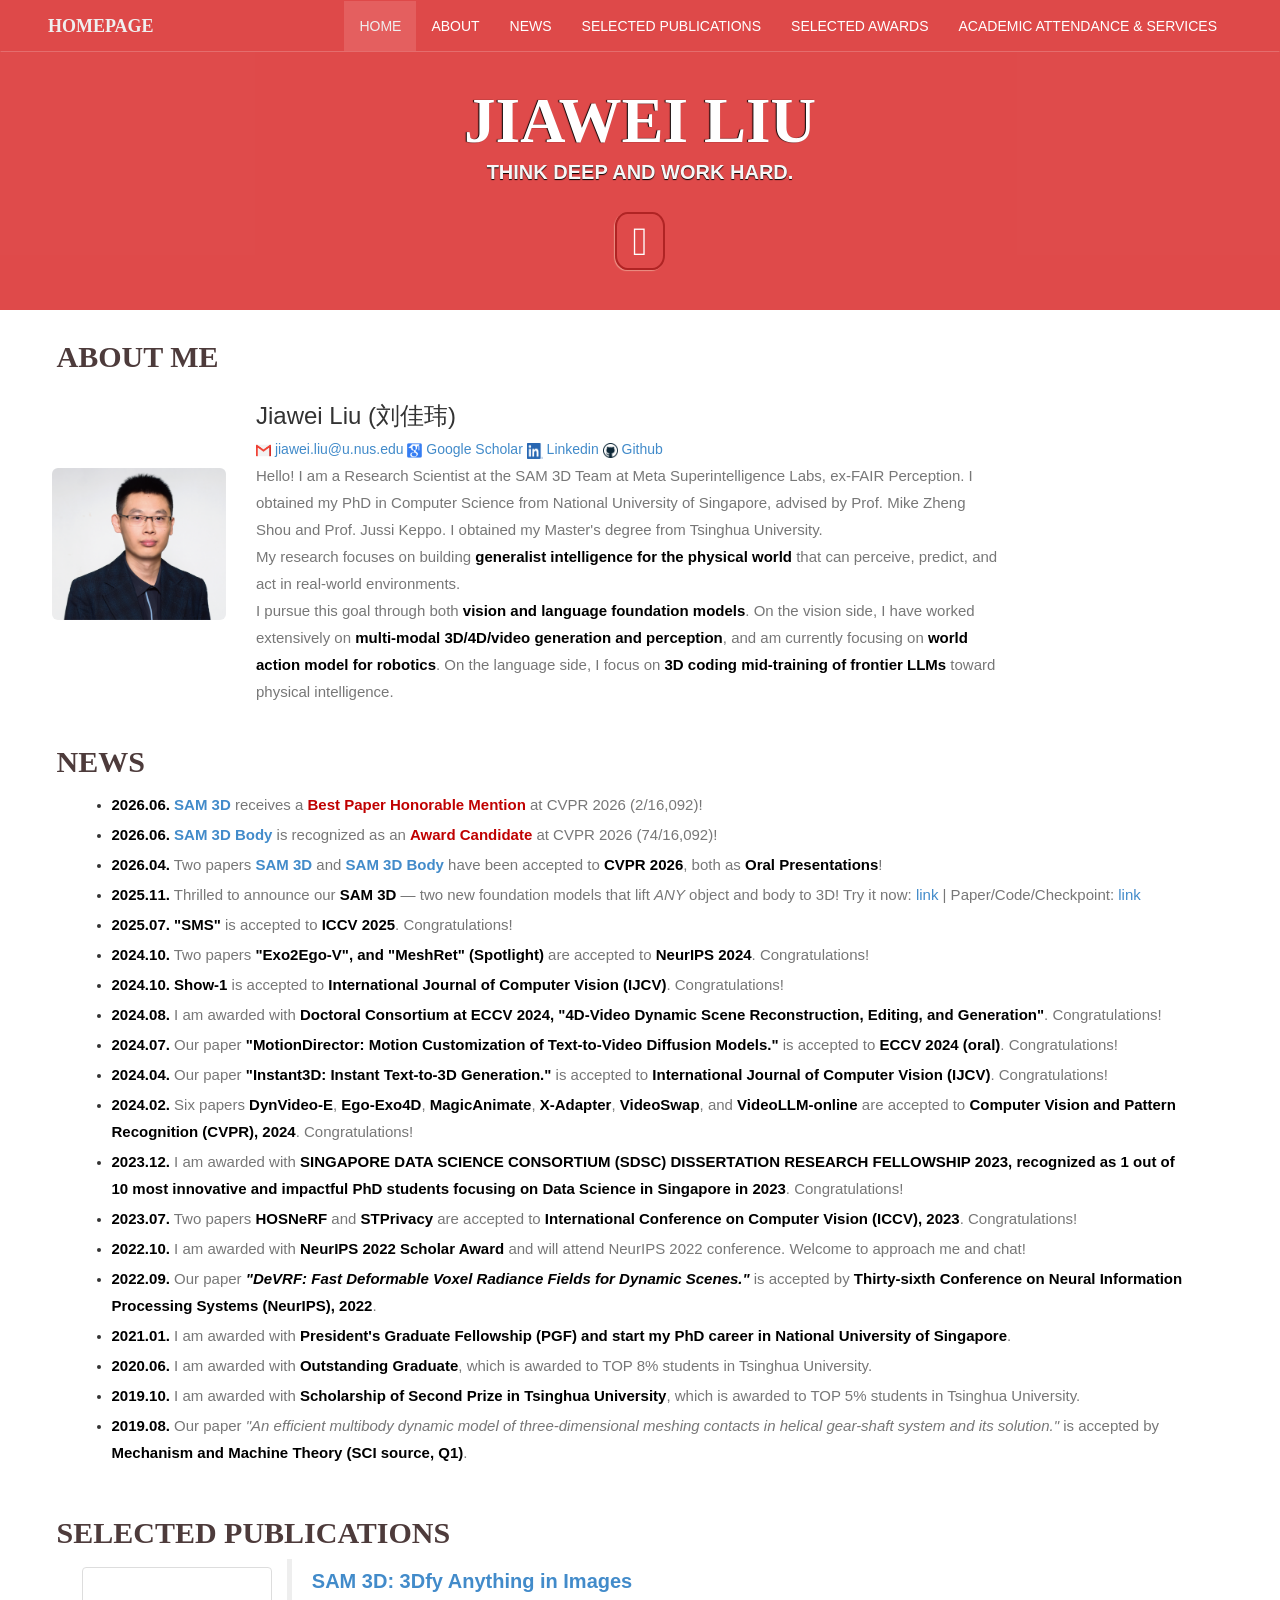
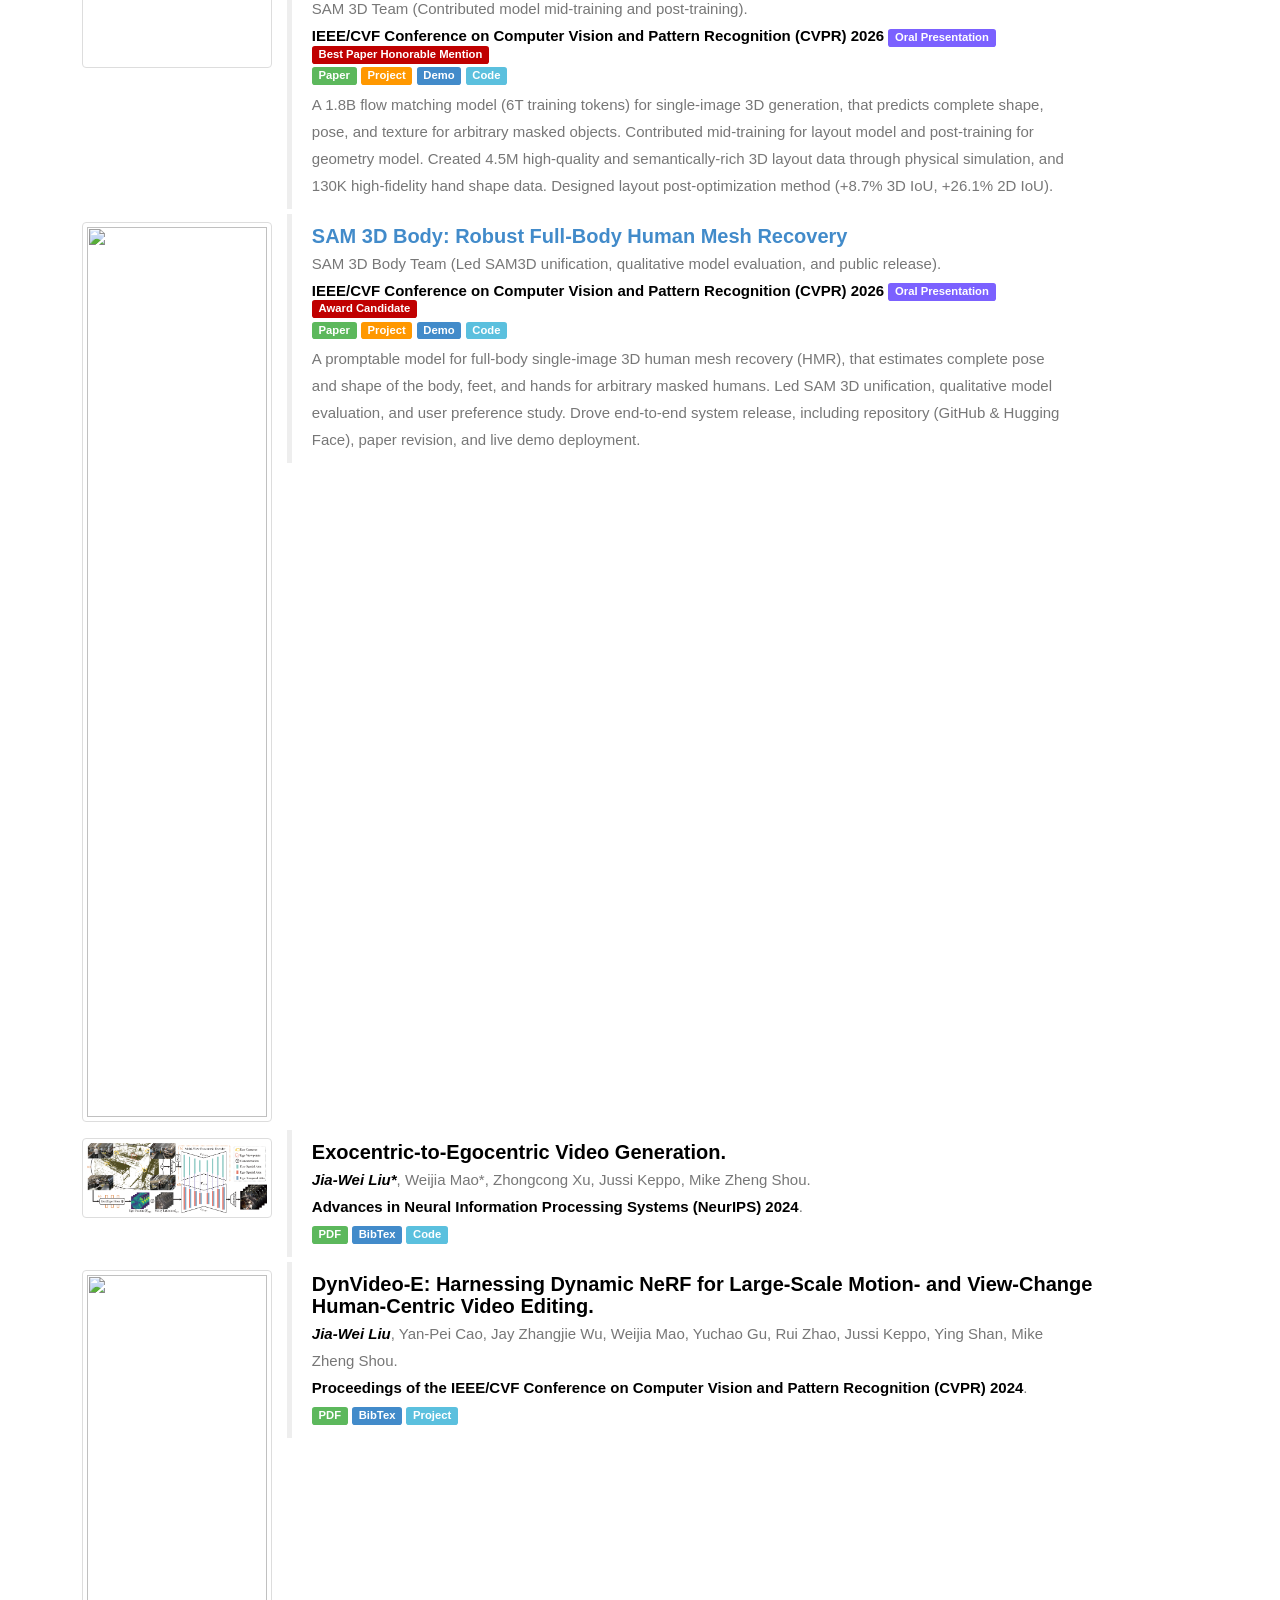
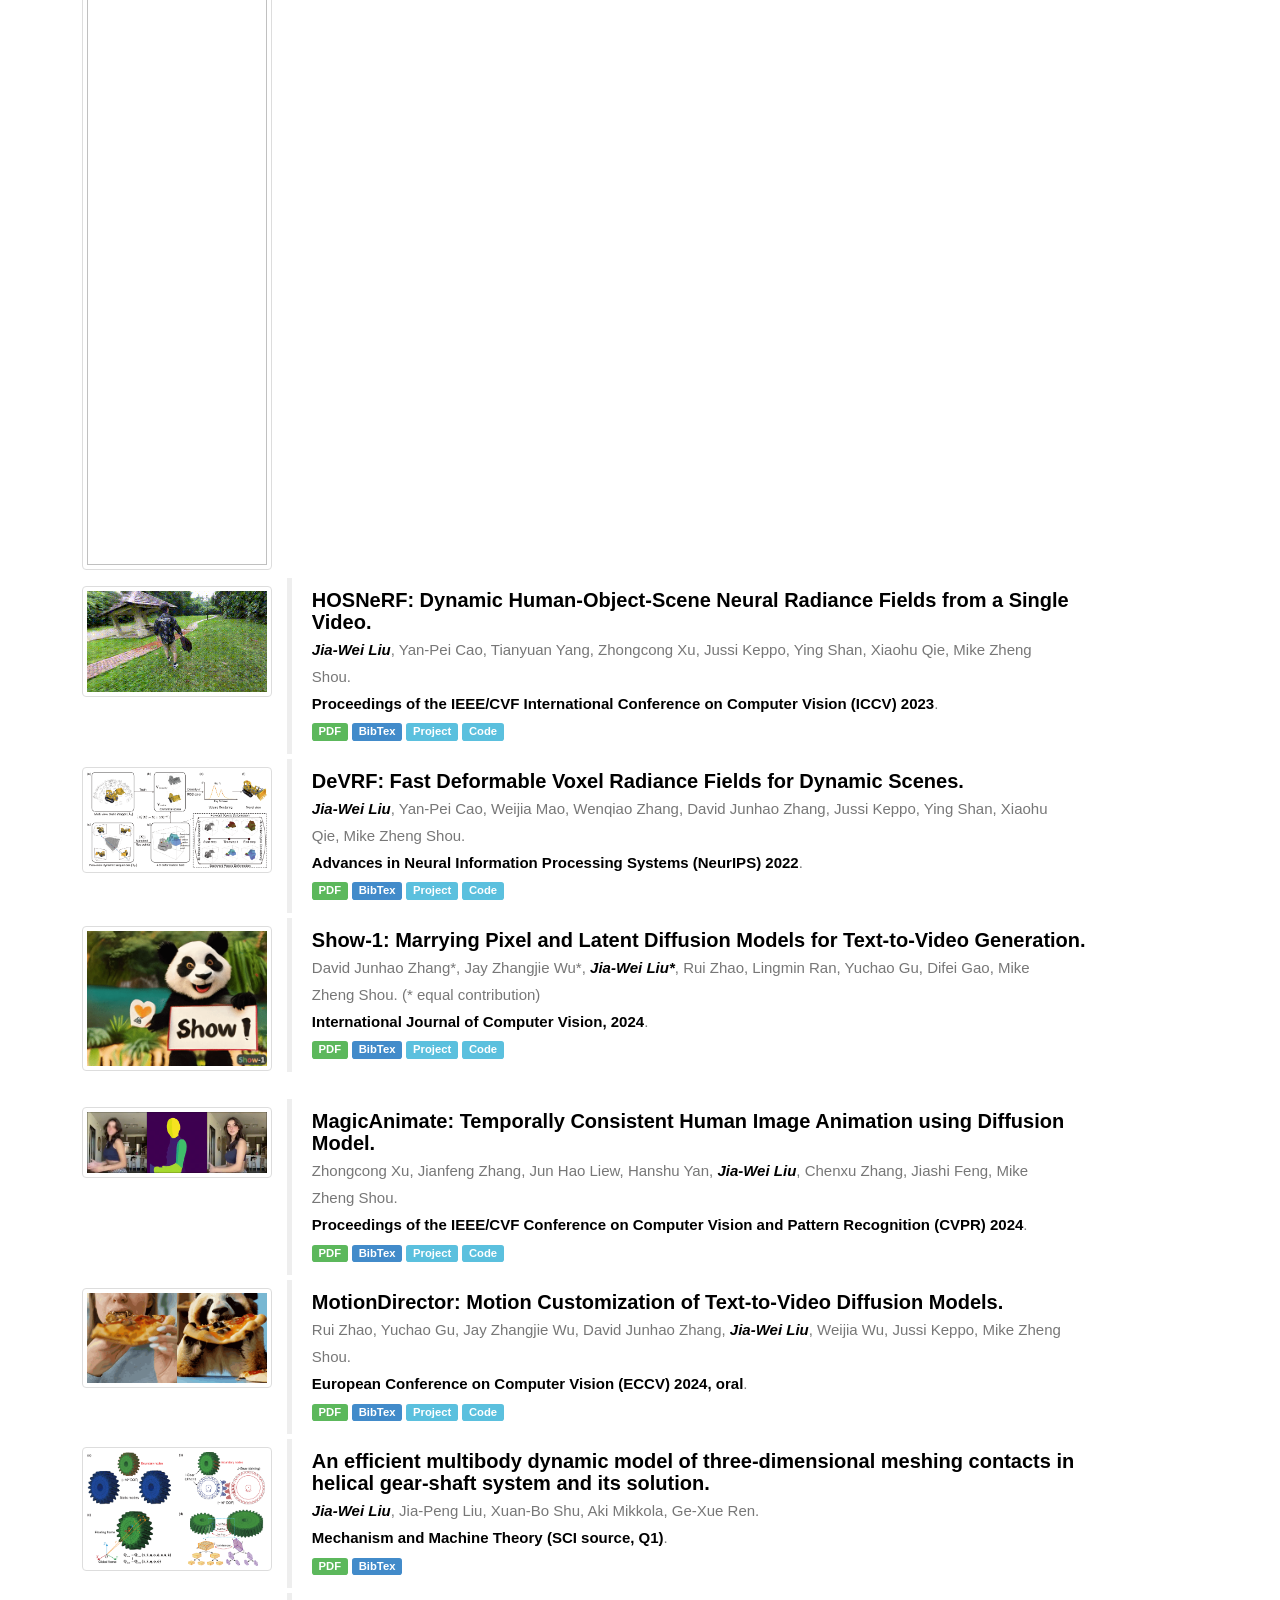
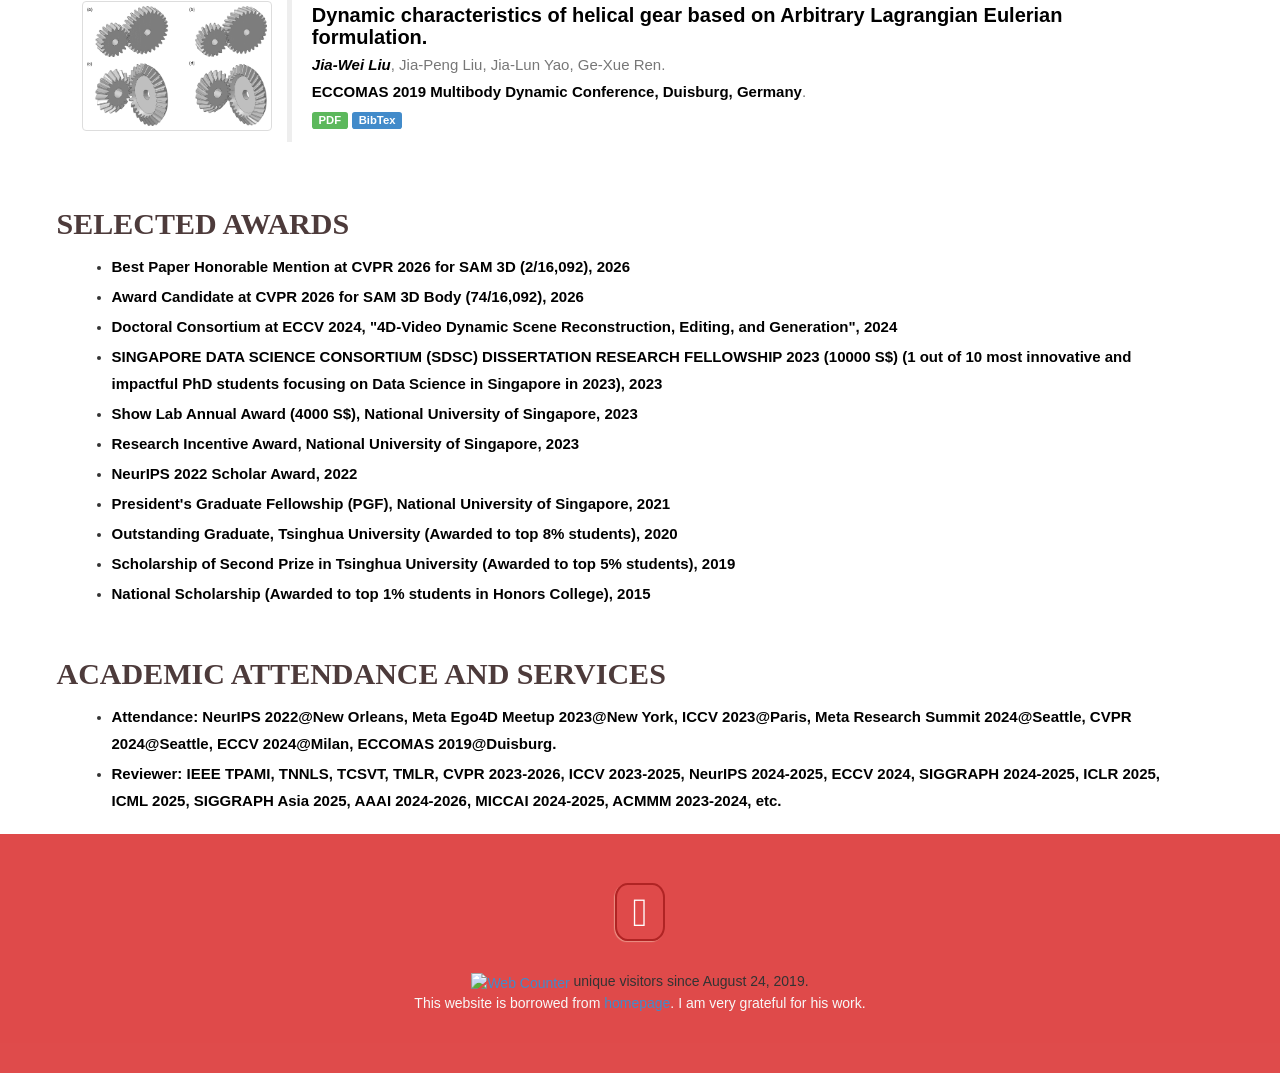
==== commit 9f6aaafe: "Update index.html" ====
--- a/index.html
+++ b/index.html
@@ -223,6 +223,7 @@
 								SAM 3D Team (Contributed model mid-training and post-training). <br>
 								<strong>IEEE/CVF Conference on Computer Vision and Pattern Recognition (CVPR) 2026</strong>
 								<span class="label" style="background:#7B61FF;">Oral Presentation</span> <br>
+								<span class="label" style="background:#c00000;">Best Paper Honorable Mention</span><br>
 								
 								<a href="https://arxiv.org/abs/2511.16624" class="label label-success">Paper</a>
 								<a href="https://ai.meta.com/sam3d/" class="label" style="background:#ff9800;">Project</a>
@@ -260,6 +261,7 @@
 								SAM 3D Body Team (Led SAM3D unification, qualitative model evaluation, and public release). <br>
 								<strong>IEEE/CVF Conference on Computer Vision and Pattern Recognition (CVPR) 2026</strong>
 								<span class="label" style="background:#7B61FF;">Oral Presentation</span><br>
+								<span class="label" style="background:#c00000;">Award Candidate</span><br>
 
 								<a href="https://arxiv.org/abs/2602.15989" class="label label-success">Paper</a>
 								<a href="https://ai.meta.com/research/sam3d/" class="label" style="background:#ff9800;">Project</a>
@@ -516,6 +518,8 @@
 				<div class="col-xs-12 col-sm-12 col-md-12 col-lg-12">					
 					<div class="col-sm-12">
 						<ul>
+							<li><p><strong>Best Paper Honorable Mention at CVPR 2026 for SAM 3D (2/16,092), 2026</strong></p></li>		
+							<li><p><strong>Award Candidate at CVPR 2026 for SAM 3D Body (74/16,092), 2026</strong></p></li>	
 							<li><p><strong>Doctoral Consortium at ECCV 2024, "4D-Video Dynamic Scene Reconstruction, Editing, and Generation", 2024</strong></p></li>							
 							<li><p><strong>SINGAPORE DATA SCIENCE CONSORTIUM (SDSC) DISSERTATION RESEARCH FELLOWSHIP 2023 (10000 S$) (1 out of 10 most innovative and impactful PhD students focusing on Data Science in Singapore in 2023), 2023</strong></p></li>
 							<li><p><strong>Show Lab Annual Award (4000 S$), National University of Singapore, 2023</strong></p></li>
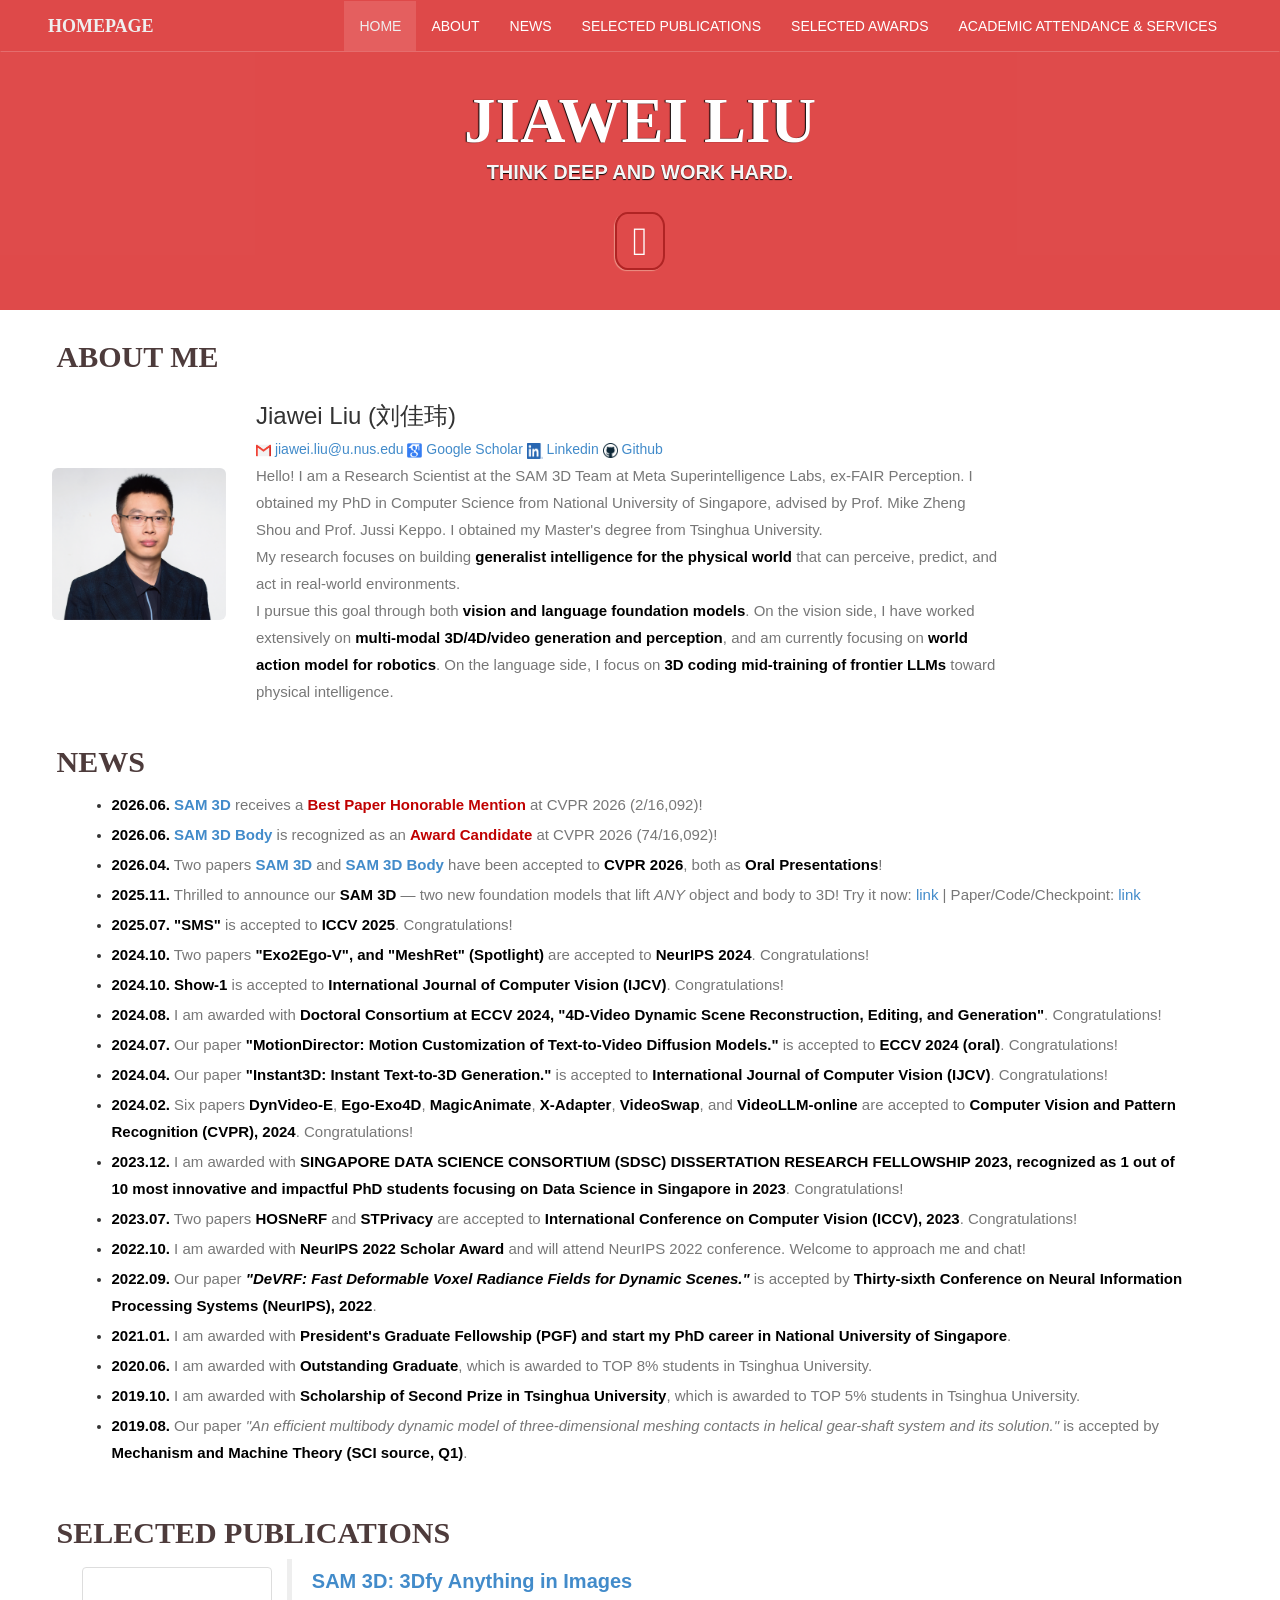
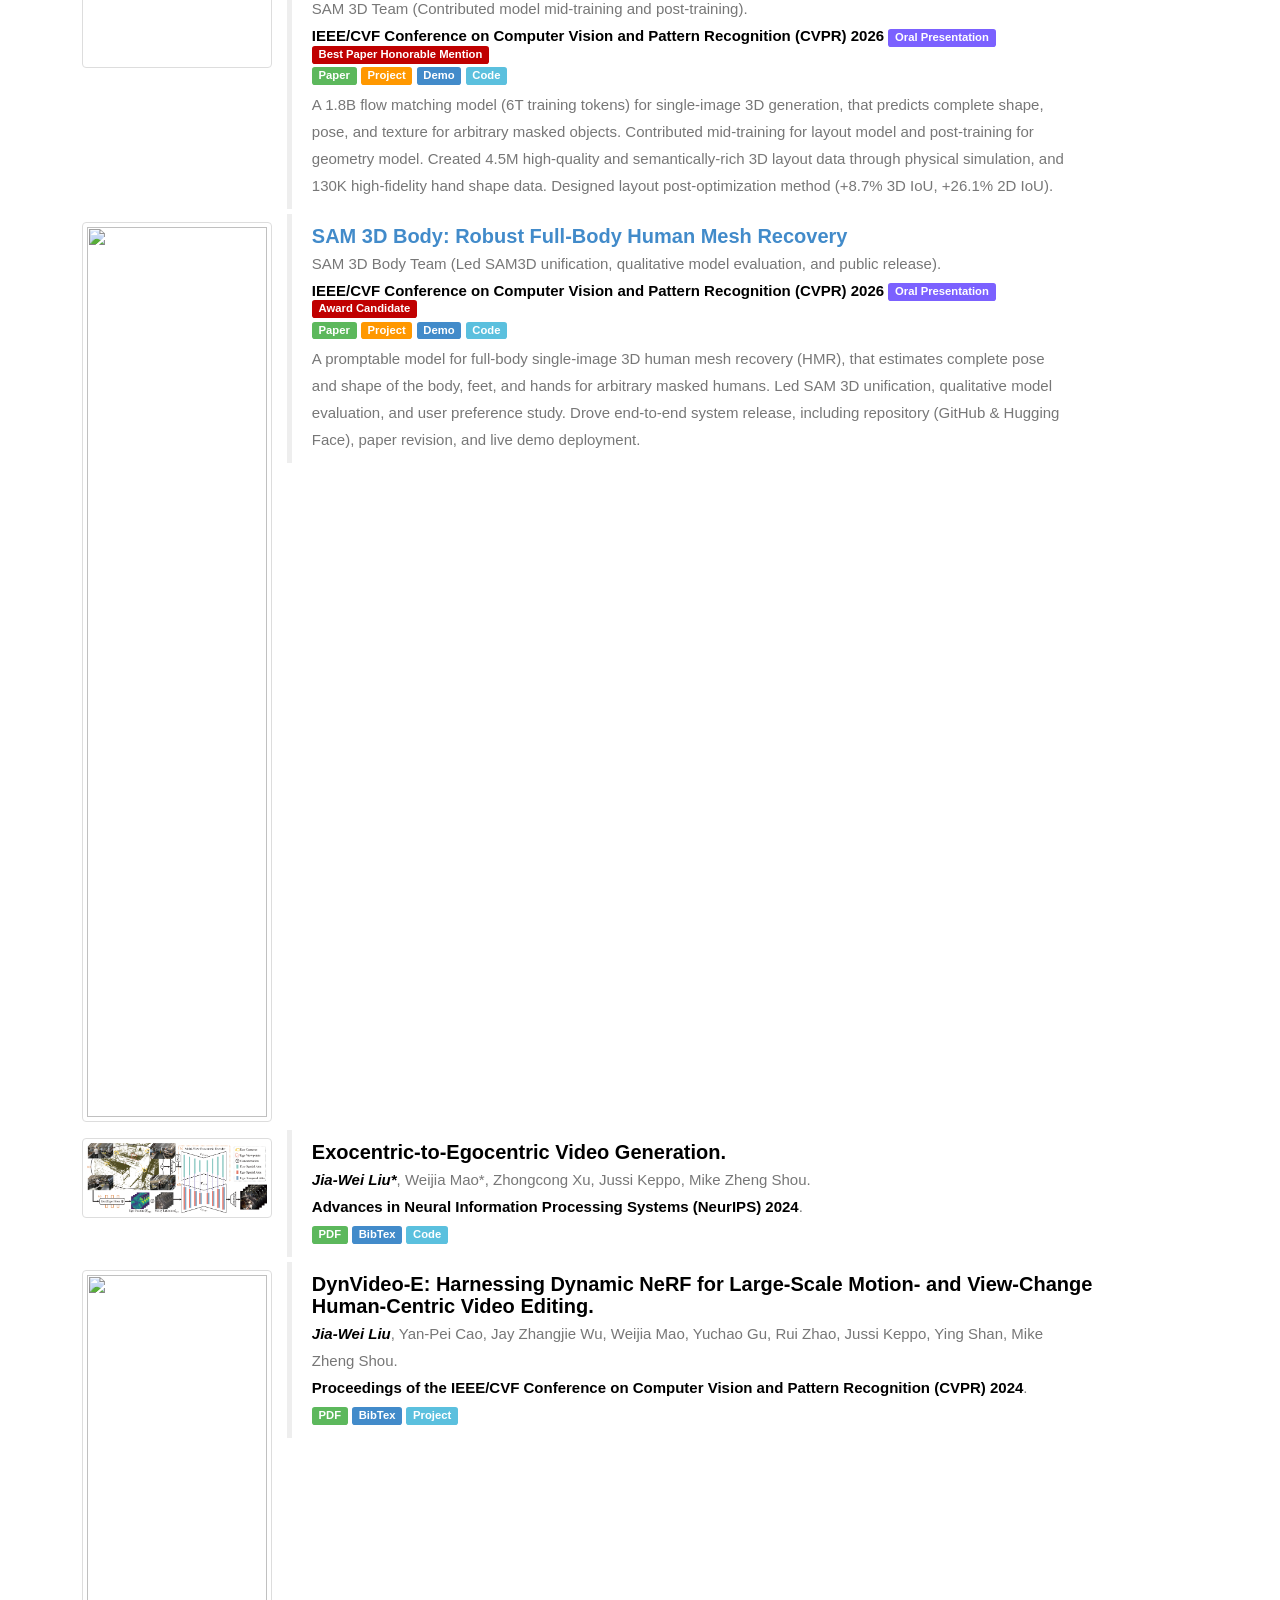
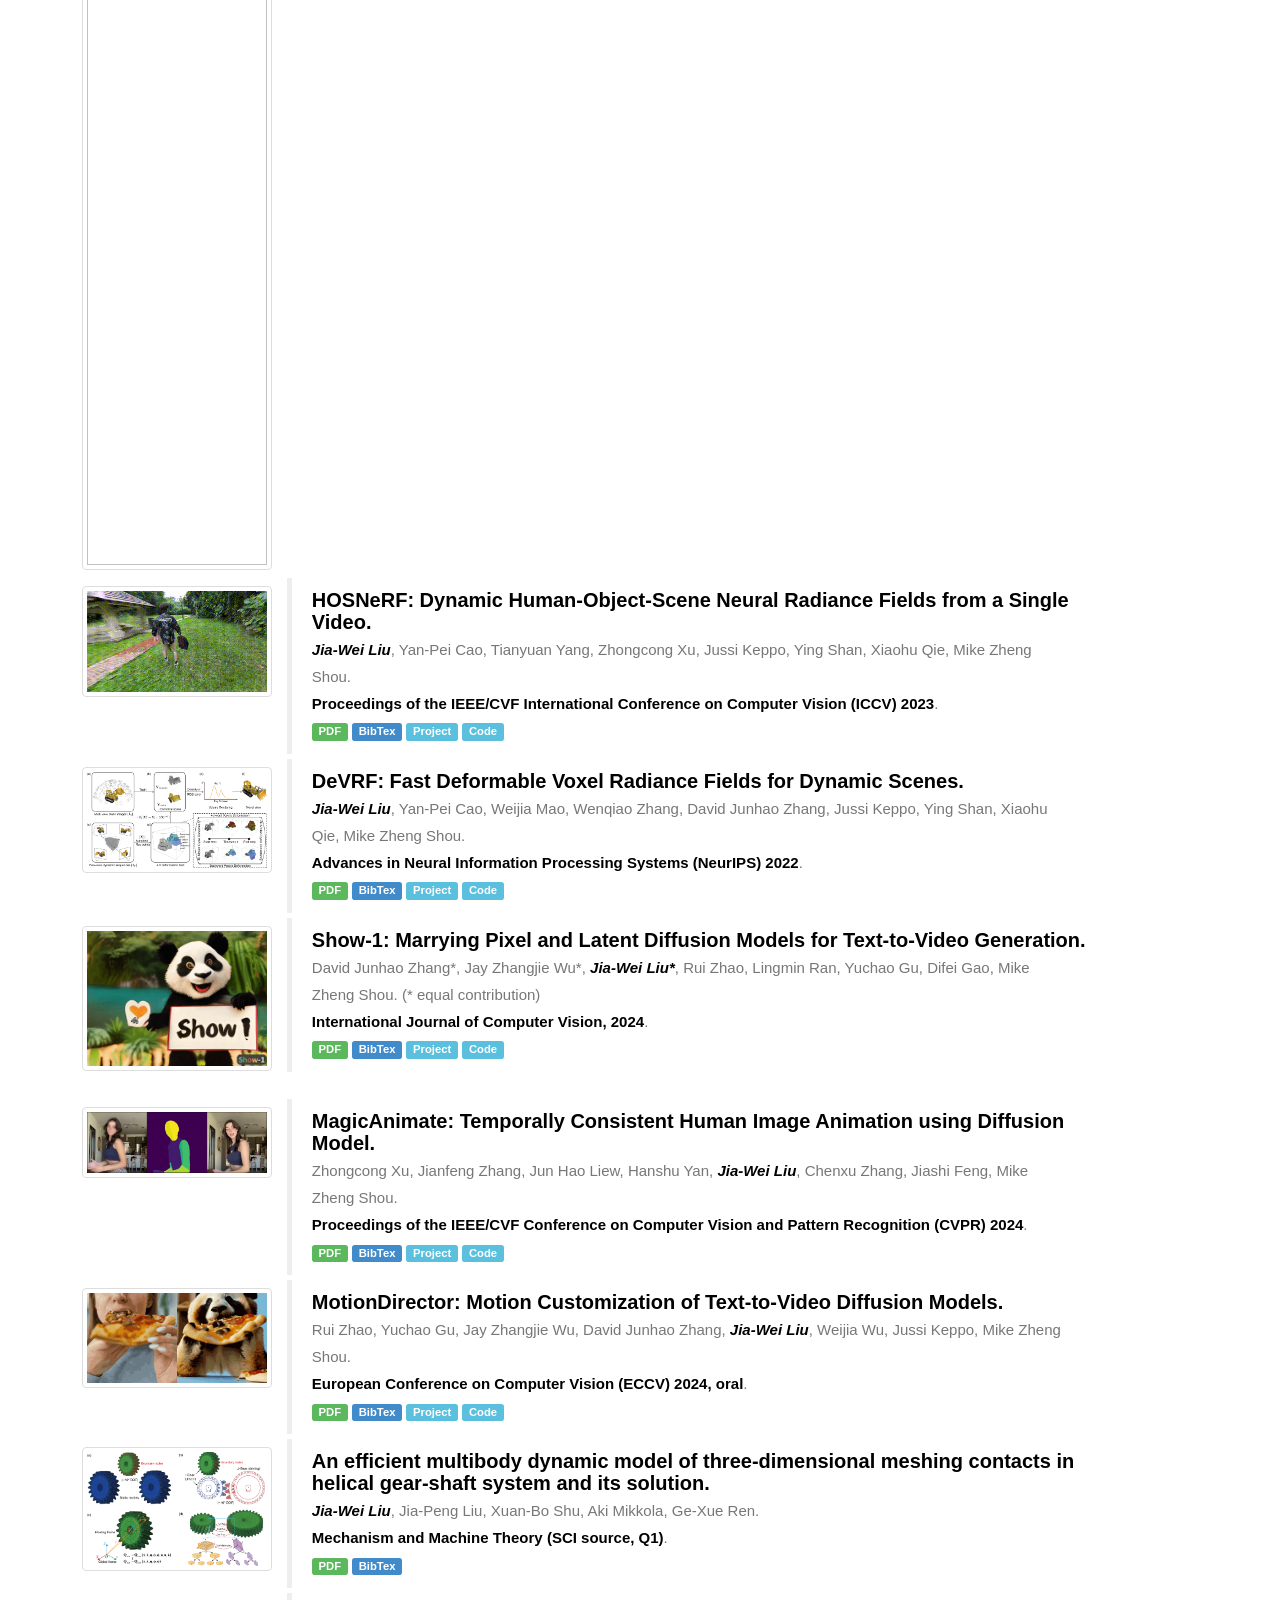
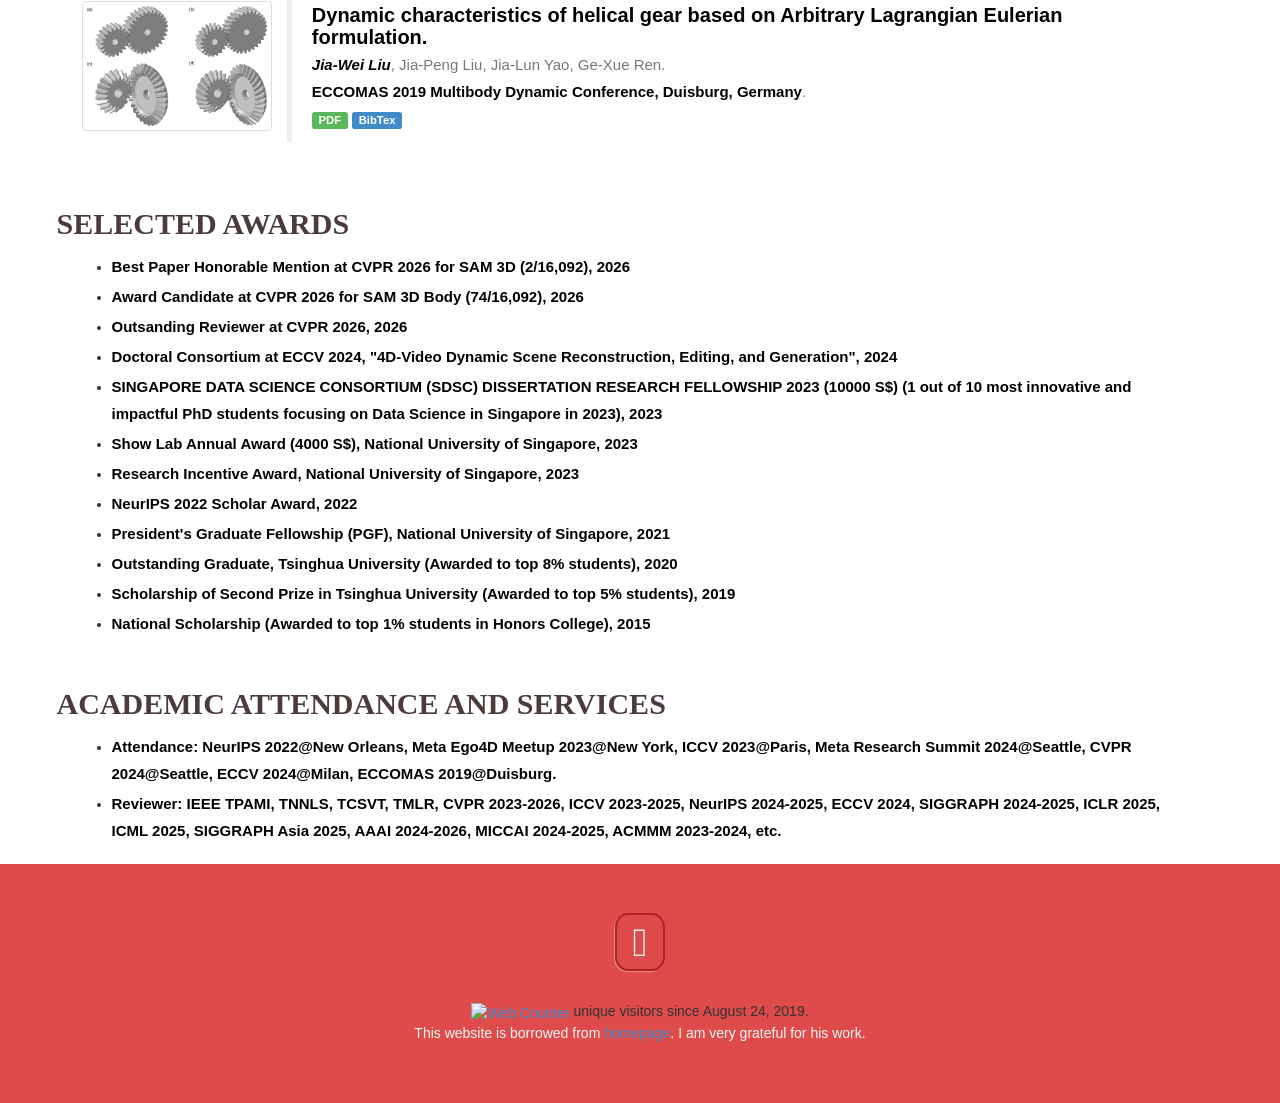
==== commit 88f127e8: "Update index.html" ====
--- a/index.html
+++ b/index.html
@@ -520,6 +520,7 @@
 						<ul>
 							<li><p><strong>Best Paper Honorable Mention at CVPR 2026 for SAM 3D (2/16,092), 2026</strong></p></li>		
 							<li><p><strong>Award Candidate at CVPR 2026 for SAM 3D Body (74/16,092), 2026</strong></p></li>	
+							<li><p><strong>Outsanding Reviewer at CVPR 2026, 2026</strong></p></li>	
 							<li><p><strong>Doctoral Consortium at ECCV 2024, "4D-Video Dynamic Scene Reconstruction, Editing, and Generation", 2024</strong></p></li>							
 							<li><p><strong>SINGAPORE DATA SCIENCE CONSORTIUM (SDSC) DISSERTATION RESEARCH FELLOWSHIP 2023 (10000 S$) (1 out of 10 most innovative and impactful PhD students focusing on Data Science in Singapore in 2023), 2023</strong></p></li>
 							<li><p><strong>Show Lab Annual Award (4000 S$), National University of Singapore, 2023</strong></p></li>
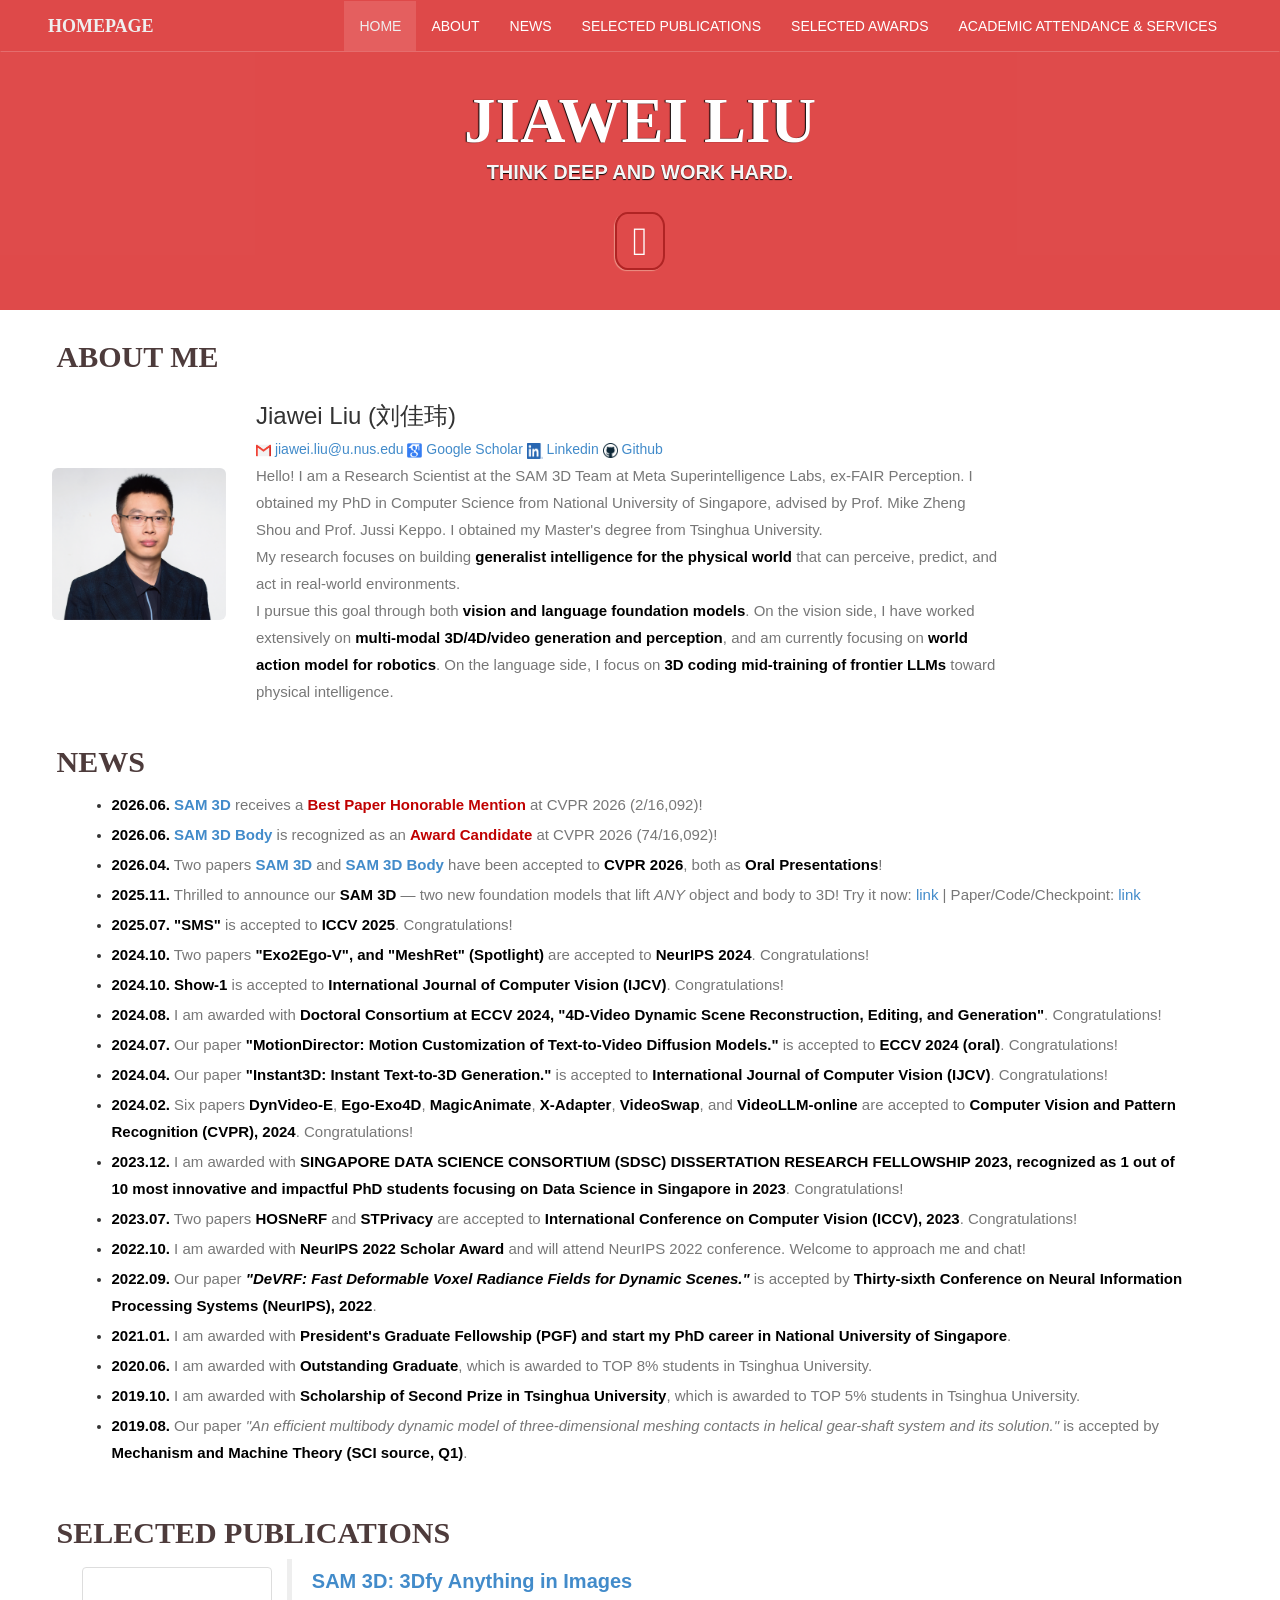
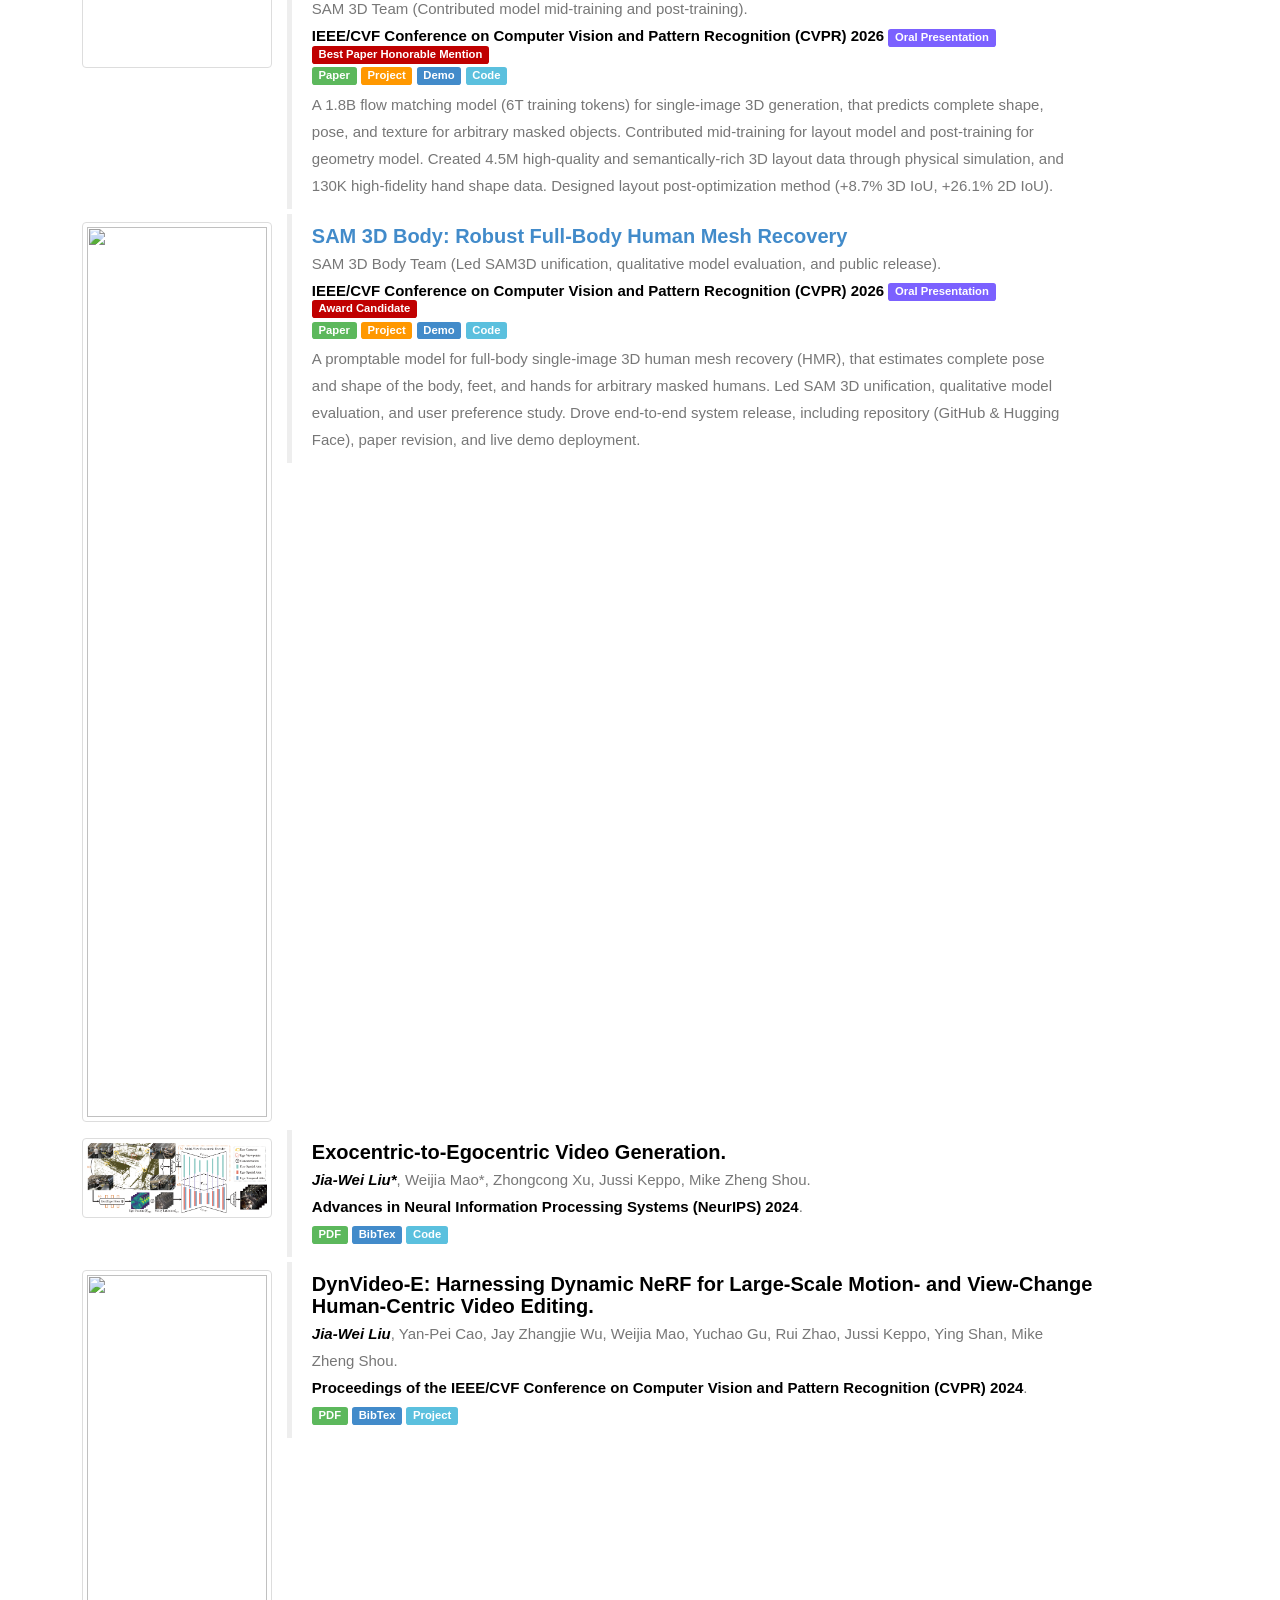
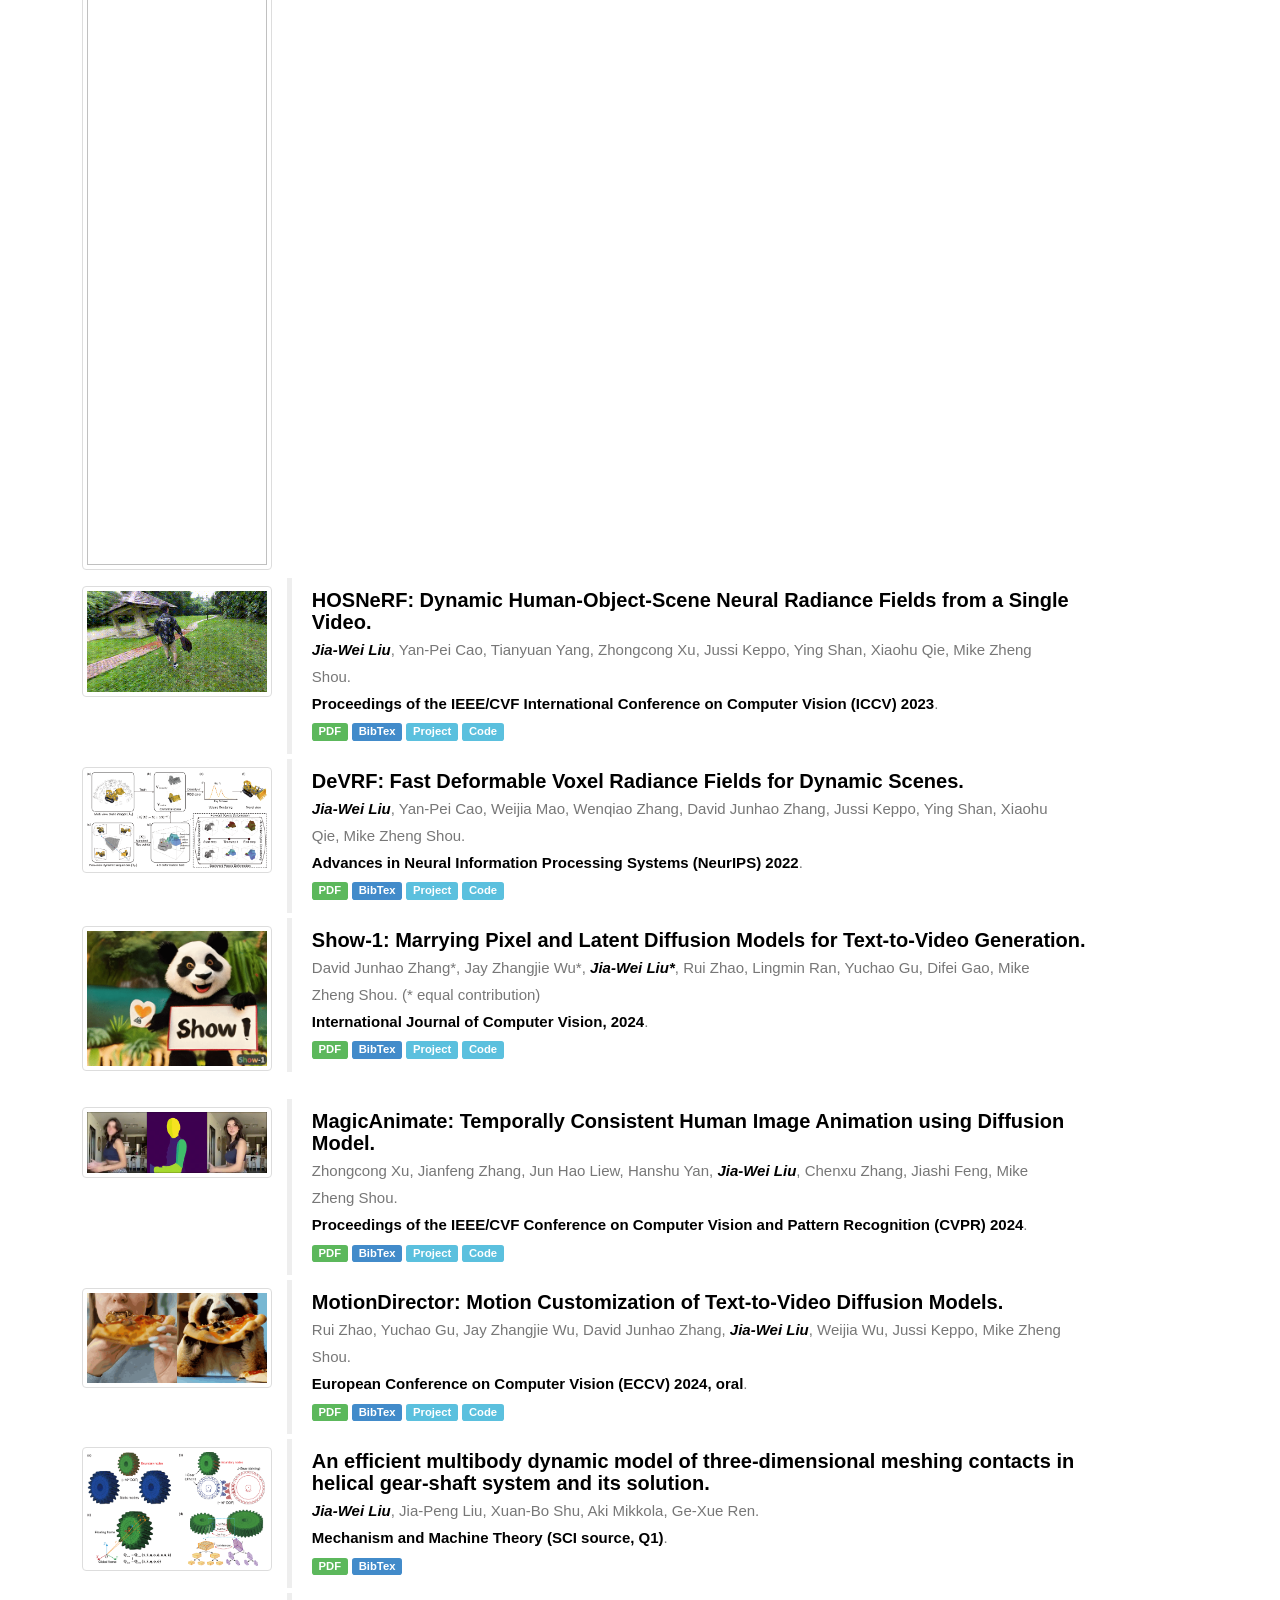
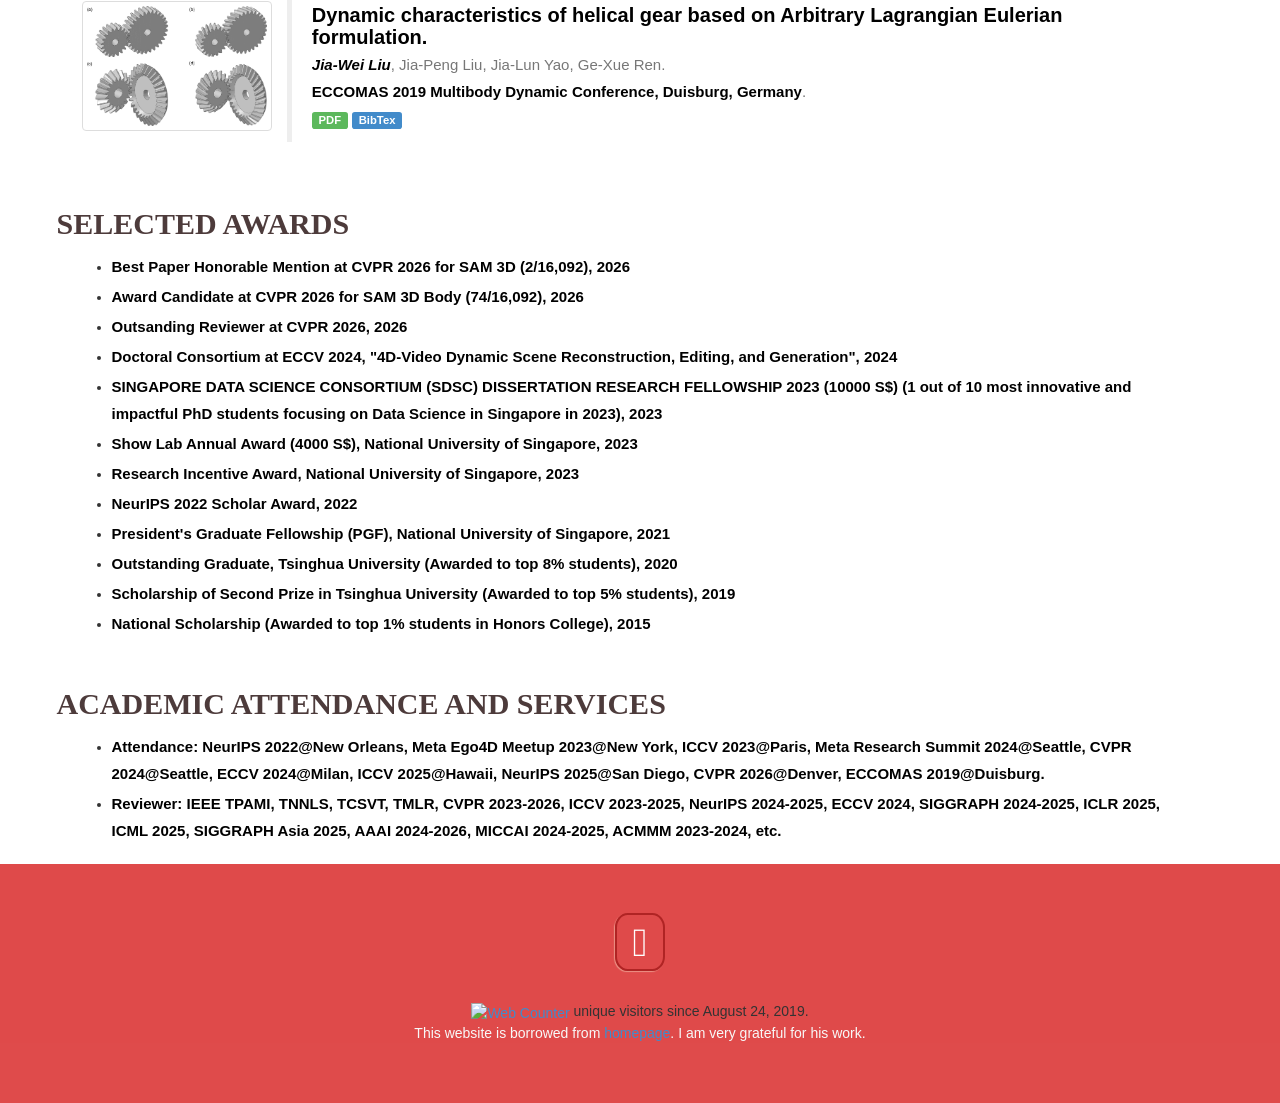
==== commit 4c783d8d: "Update index.html" ====
--- a/index.html
+++ b/index.html
@@ -550,7 +550,7 @@
 				<div class="col-xs-12 col-sm-12 col-md-12 col-lg-12">					
 					<div class="col-sm-12">
 						<ul>
-							<li><p><strong>Attendance: NeurIPS 2022@New Orleans, Meta Ego4D Meetup 2023@New York, ICCV 2023@Paris, Meta Research Summit 2024@Seattle, CVPR 2024@Seattle, ECCV 2024@Milan, ECCOMAS 2019@Duisburg.</strong></p></li>
+							<li><p><strong>Attendance: NeurIPS 2022@New Orleans, Meta Ego4D Meetup 2023@New York, ICCV 2023@Paris, Meta Research Summit 2024@Seattle, CVPR 2024@Seattle, ECCV 2024@Milan, ICCV 2025@Hawaii, NeurIPS 2025@San Diego, CVPR 2026@Denver, ECCOMAS 2019@Duisburg.</strong></p></li>
 							<li><p><strong>Reviewer: IEEE TPAMI, TNNLS, TCSVT, TMLR, CVPR 2023-2026, ICCV 2023-2025, NeurIPS 2024-2025, ECCV 2024, SIGGRAPH 2024-2025, ICLR 2025, ICML 2025, SIGGRAPH Asia 2025, AAAI 2024-2026, MICCAI 2024-2025, ACMMM 2023-2024, etc.</strong></p></li>
 						</ul>
 					</div>
